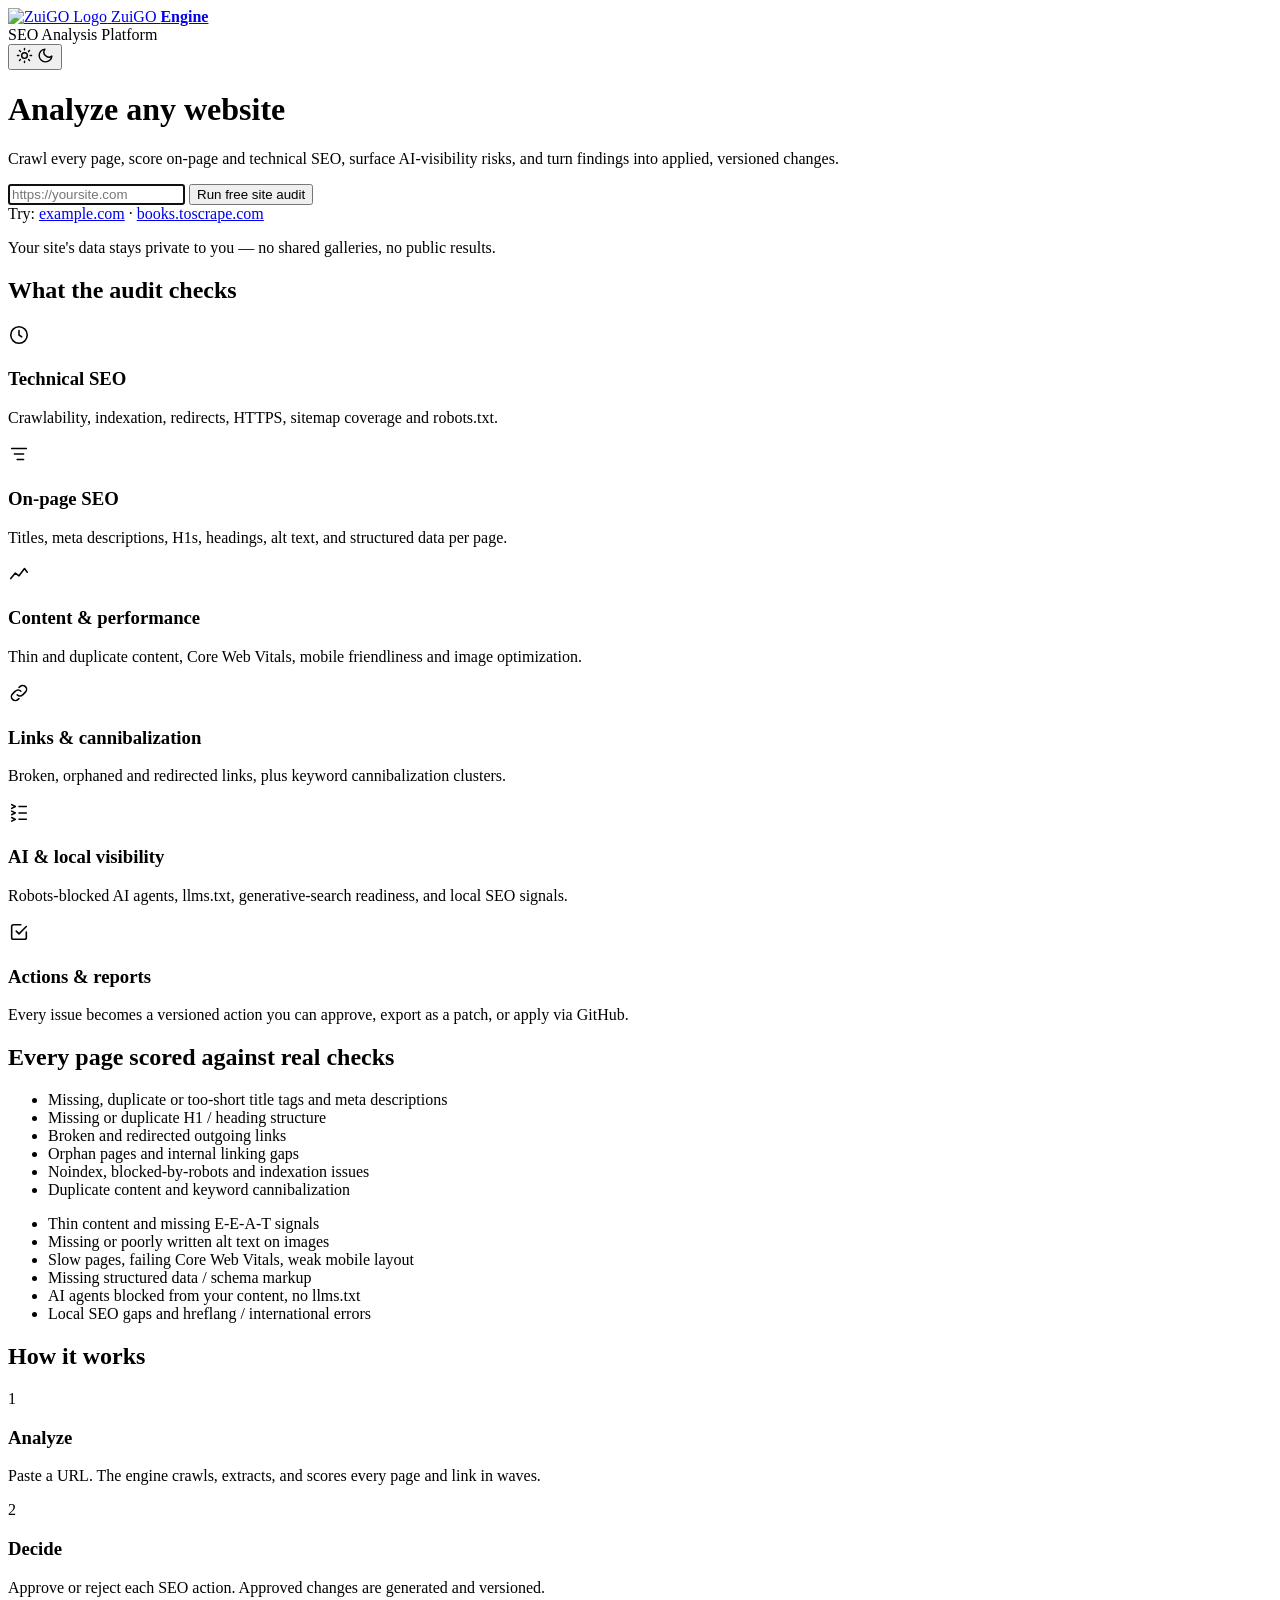
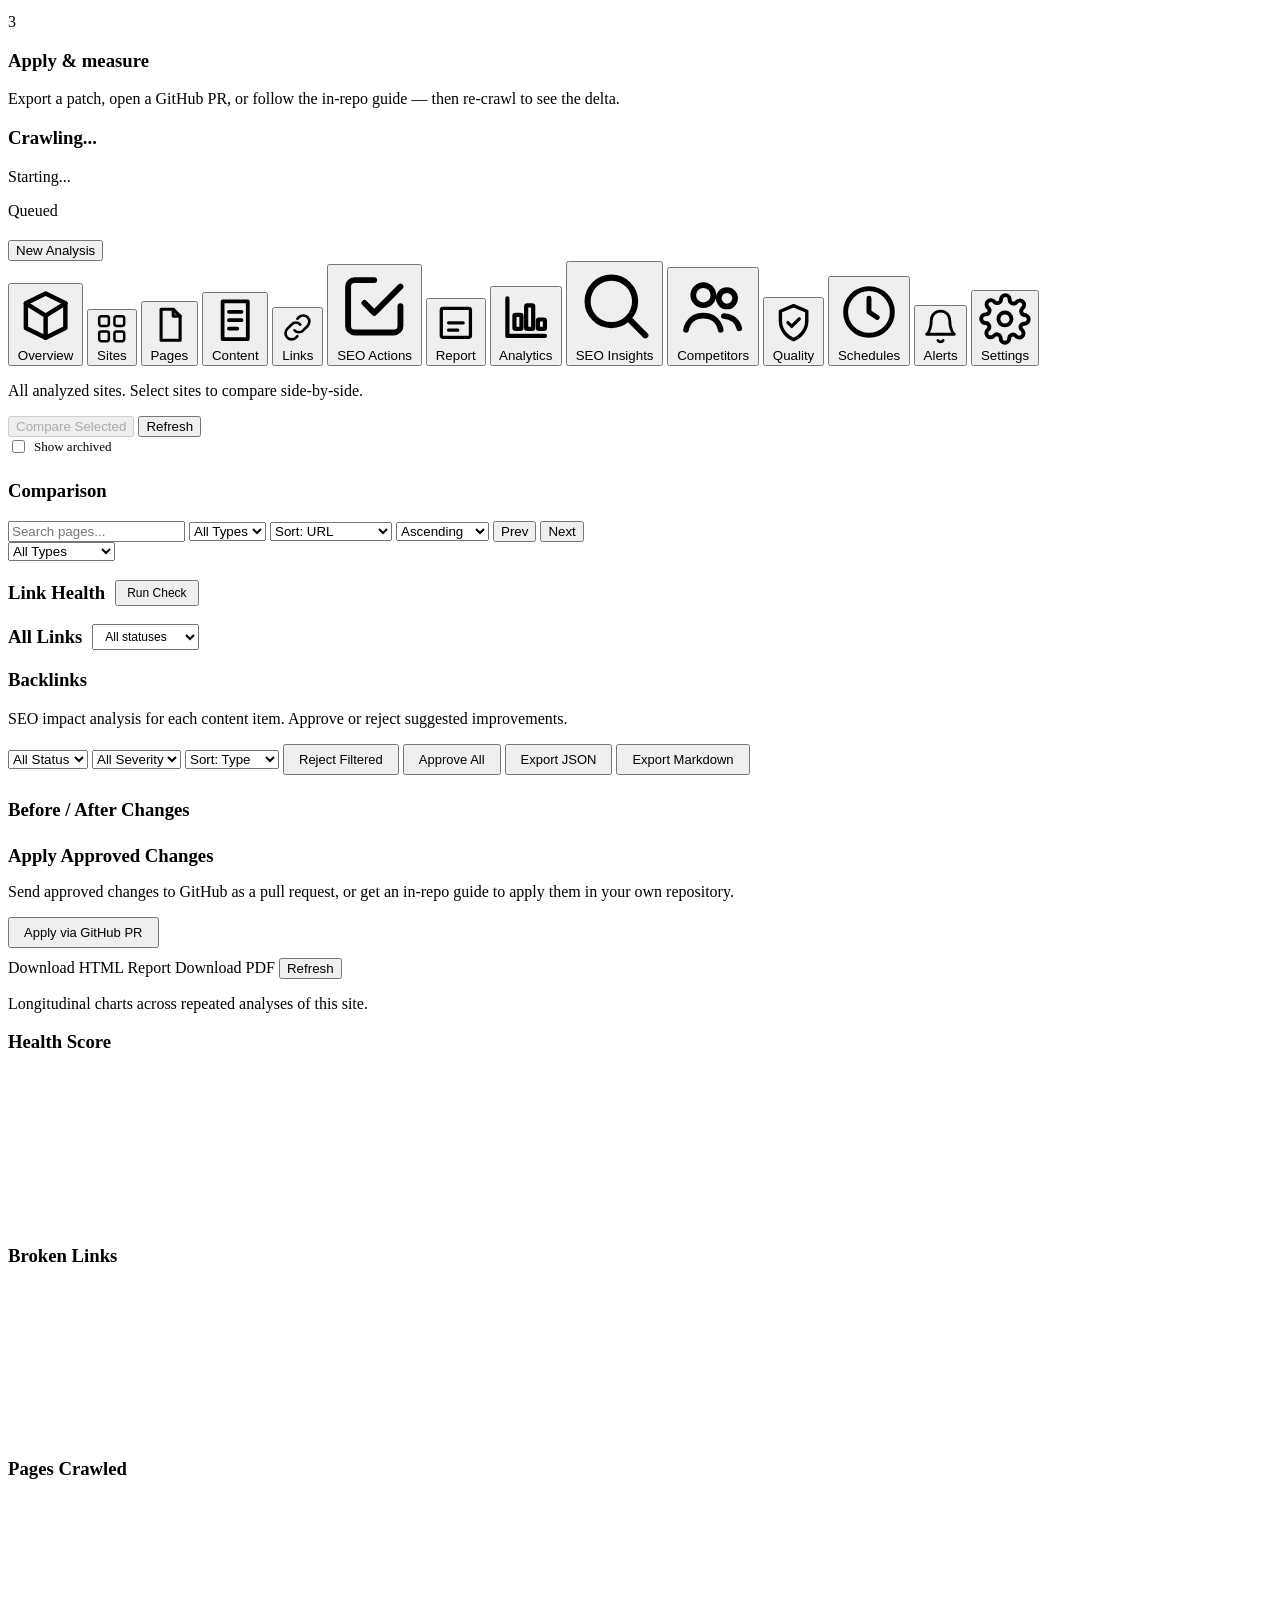
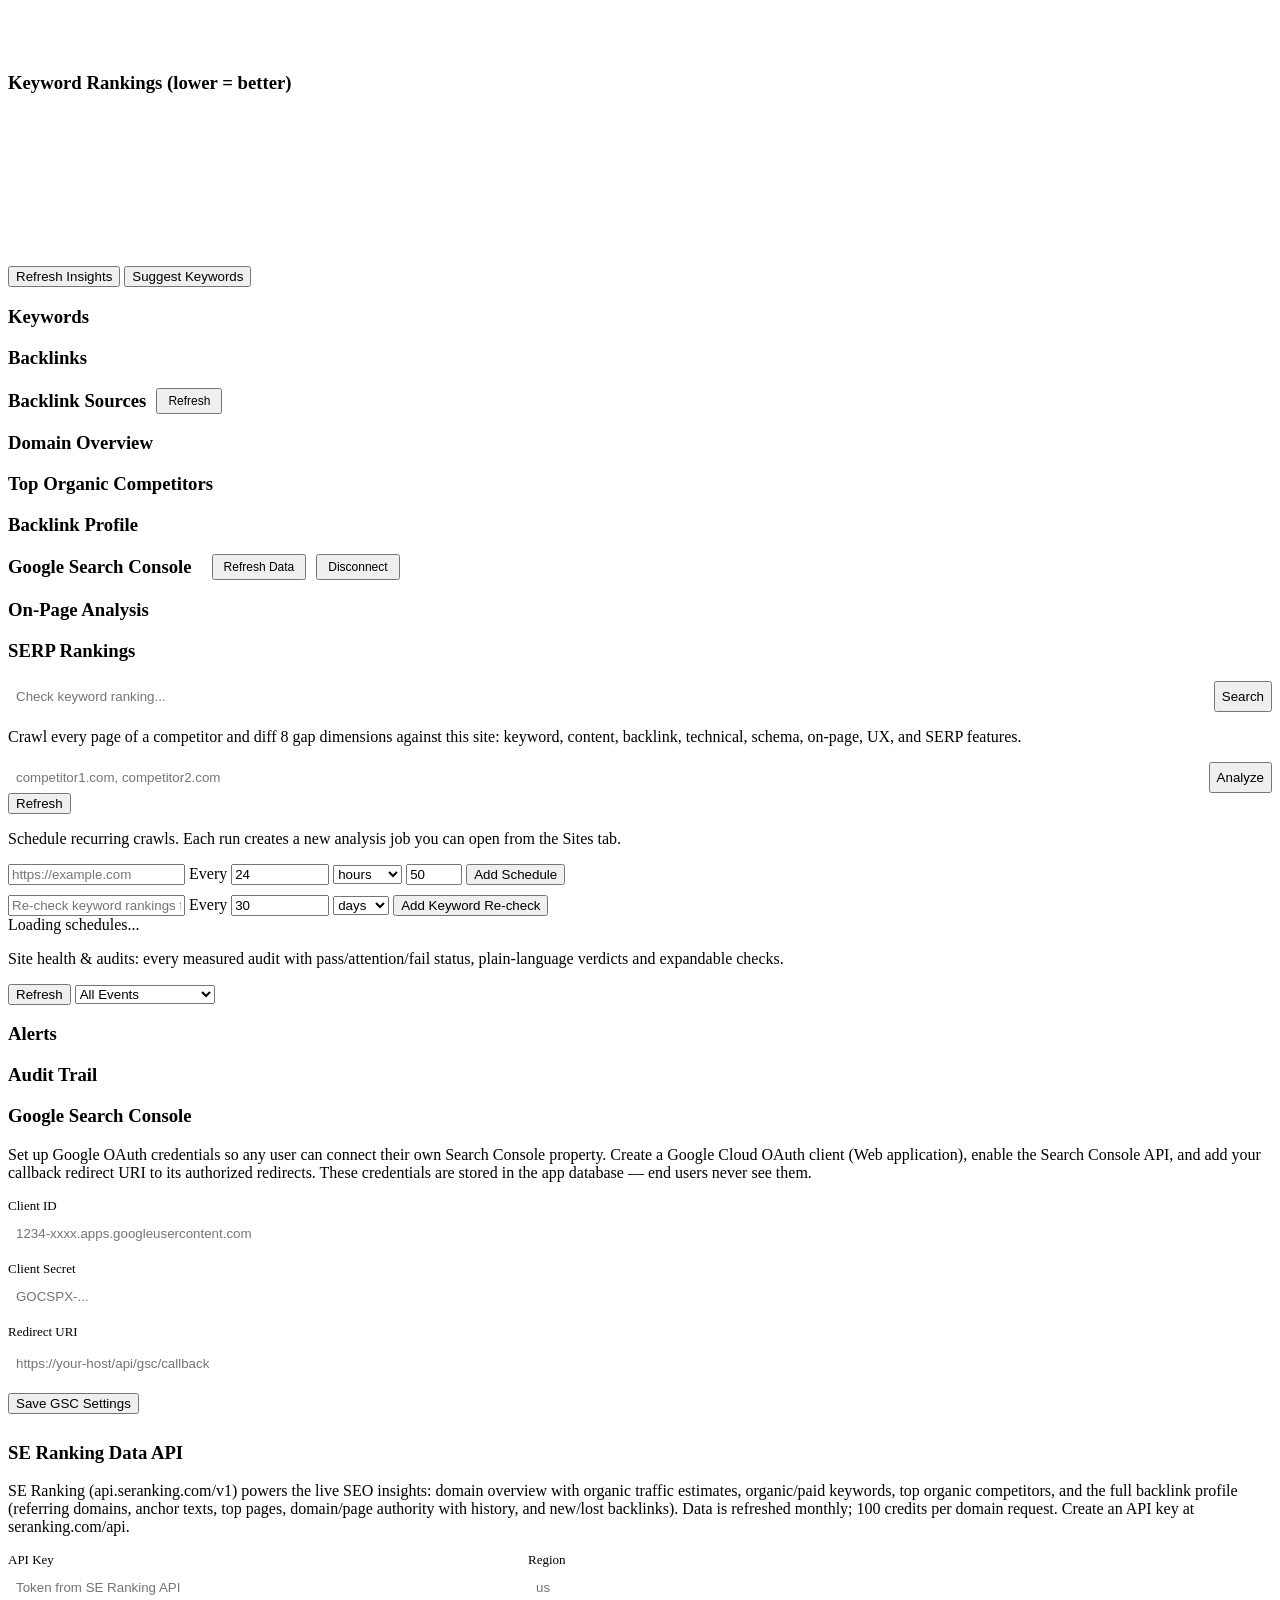
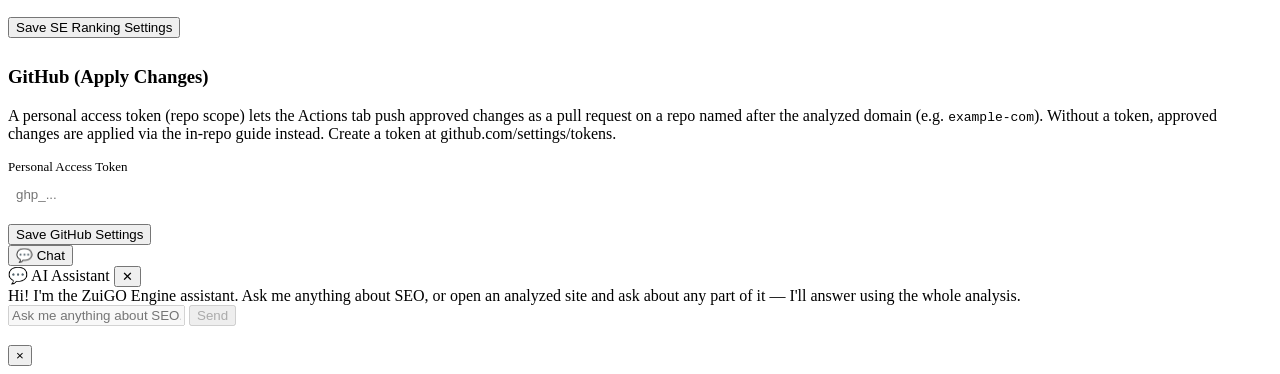
==== frontend/index.html @ 5ee16e2d "remove DataForSEO, make SE Ranking the sole paid insights provider - delete services/dataforseo.py +" ====
<!DOCTYPE html>
<html lang="en">
<head>
<meta charset="UTF-8">
<meta name="viewport" content="width=device-width, initial-scale=1.0">
<title>ZuiGO Engine — SEO Analysis</title>
<meta name="description" content="ZuiGO Engine — crawl, audit, and fix SEO across your whole site.">
<link rel="icon" type="image/png" href="/static/logo.png">
<link rel="stylesheet" href="/static/style.css">
<script>
(function () {
  try {
    var t = localStorage.getItem('zui-theme');
    if (t === 'dark' || (t !== 'light' && matchMedia('(prefers-color-scheme: dark)').matches)) {
      document.documentElement.dataset.theme = 'dark';
    }
  } catch (e) {}
})();
</script>
</head>
<body>
<div id="app">
  <header class="header">
    <a class="brand-lockup" href="/" title="Back to the ZuiGO Engine landing page">
      <img class="brand-mark-img" src="/static/logo.png" width="32" height="32" alt="ZuiGO Logo">
      <span class="brand-lockup-text">ZuiGO <b>Engine</b></span>
    </a>
    <div class="header-sub">SEO Analysis Platform</div>
    <div class="header-spacer"></div>
    <button id="theme-toggle" class="icon-btn" type="button" aria-label="Toggle dark mode">
      <svg class="icon icon-sun" width="17" height="17" viewBox="0 0 24 24" fill="none" stroke="currentColor" stroke-width="2" stroke-linecap="round">
        <circle cx="12" cy="12" r="4"/><path d="M12 2v2m0 16v2M4.9 4.9l1.4 1.4m11.4 11.4 1.4 1.4M2 12h2m16 0h2M4.9 19.1l1.4-1.4m11.4-11.4 1.4-1.4"/>
      </svg>
      <svg class="icon icon-moon" width="17" height="17" viewBox="0 0 24 24" fill="none" stroke="currentColor" stroke-width="2" stroke-linecap="round" stroke-linejoin="round">
        <path d="M21 12.8A9 9 0 1 1 11.2 3a7 7 0 0 0 9.8 9.8z"/>
      </svg>
    </button>
  </header>

  <main class="main">
    <div id="input-section" class="input-section">
      <h1>Analyze any website</h1>
      <p class="subtitle">Crawl every page, score on-page and technical SEO, surface AI-visibility risks, and turn findings into applied, versioned changes.</p>
      <form id="analyze-form" class="url-form">
        <div class="input-group">
          <input type="url" id="url-input" placeholder="https://yoursite.com" required autofocus>
          <button type="submit" id="analyze-btn">Run free site audit</button>
        </div>
        <div class="examples">
          Try: <a href="#" data-url="https://example.com">example.com</a> · <a href="#" data-url="https://books.toscrape.com">books.toscrape.com</a>
        </div>
        <p class="privacy-note">Your site's data stays private to you — no shared galleries, no public results.</p>
      </form>

      <section class="analyze-section">
        <h2 class="section-title-landing">What the audit checks</h2>
        <div class="features-grid">
          <div class="feature-card">
            <svg class="feature-icon" width="22" height="22" viewBox="0 0 24 24" fill="none" stroke="currentColor" stroke-width="1.7" stroke-linecap="round" stroke-linejoin="round"><circle cx="12" cy="12" r="9"/><path d="M12 7v5l3 2"/></svg>
            <h3>Technical SEO</h3>
            <p>Crawlability, indexation, redirects, HTTPS, sitemap coverage and robots.txt.</p>
          </div>
          <div class="feature-card">
            <svg class="feature-icon" width="22" height="22" viewBox="0 0 24 24" fill="none" stroke="currentColor" stroke-width="1.7" stroke-linecap="round" stroke-linejoin="round"><path d="M4 6h16M7 12h10M10 18h7"/></svg>
            <h3>On-page SEO</h3>
            <p>Titles, meta descriptions, H1s, headings, alt text, and structured data per page.</p>
          </div>
          <div class="feature-card">
            <svg class="feature-icon" width="22" height="22" viewBox="0 0 24 24" fill="none" stroke="currentColor" stroke-width="1.7" stroke-linecap="round" stroke-linejoin="round"><path d="M3 17l5-6 4 3 6-8 3 4"/></svg>
            <h3>Content &amp; performance</h3>
            <p>Thin and duplicate content, Core Web Vitals, mobile friendliness and image optimization.</p>
          </div>
          <div class="feature-card">
            <svg class="feature-icon" width="22" height="22" viewBox="0 0 24 24" fill="none" stroke="currentColor" stroke-width="1.7" stroke-linecap="round" stroke-linejoin="round"><path d="M10 14a4 4 0 0 0 6 0l3-3a4 4 0 1 0-6-6l-1 1M14 10a4 4 0 0 0-6 0l-3 3a4 4 0 1 0 6 6l1-1"/></svg>
            <h3>Links &amp; cannibalization</h3>
            <p>Broken, orphaned and redirected links, plus keyword cannibalization clusters.</p>
          </div>
          <div class="feature-card">
            <svg class="feature-icon" width="22" height="22" viewBox="0 0 24 24" fill="none" stroke="currentColor" stroke-width="1.7" stroke-linecap="round" stroke-linejoin="round"><path d="M4 4l4 2 -4 2M12 6h8M4 11l4 2-4 2M12 13h8M4 18l4 2-4 2M12 20h8"/></svg>
            <h3>AI &amp; local visibility</h3>
            <p>Robots-blocked AI agents, llms.txt, generative-search readiness, and local SEO signals.</p>
          </div>
          <div class="feature-card">
            <svg class="feature-icon" width="22" height="22" viewBox="0 0 24 24" fill="none" stroke="currentColor" stroke-width="1.7" stroke-linecap="round" stroke-linejoin="round"><path d="M9 11l3 3 8-8M20 12v6a2 2 0 0 1-2 2H6a2 2 0 0 1-2-2V6a2 2 0 0 1 2-2h8"/></svg>
            <h3>Actions &amp; reports</h3>
            <p>Every issue becomes a versioned action you can approve, export as a patch, or apply via GitHub.</p>
          </div>
        </div>
      </section>

      <section class="analyze-checks">
        <h2 class="section-title-landing">Every page scored against real checks</h2>
        <div class="checks-grid">
          <ul>
            <li>Missing, duplicate or too-short title tags and meta descriptions</li>
            <li>Missing or duplicate H1 / heading structure</li>
            <li>Broken and redirected outgoing links</li>
            <li>Orphan pages and internal linking gaps</li>
            <li>Noindex, blocked-by-robots and indexation issues</li>
            <li>Duplicate content and keyword cannibalization</li>
          </ul>
          <ul>
            <li>Thin content and missing E-E-A-T signals</li>
            <li>Missing or poorly written alt text on images</li>
            <li>Slow pages, failing Core Web Vitals, weak mobile layout</li>
            <li>Missing structured data / schema markup</li>
            <li>AI agents blocked from your content, no llms.txt</li>
            <li>Local SEO gaps and hreflang / international errors</li>
          </ul>
        </div>
      </section>

      <section class="analyze-how">
        <h2 class="section-title-landing">How it works</h2>
        <div class="how-grid">
          <div class="how-step">
            <div class="how-num">1</div>
            <h3>Analyze</h3>
            <p>Paste a URL. The engine crawls, extracts, and scores every page and link in waves.</p>
          </div>
          <div class="how-step" style="animation-delay:.08s">
            <div class="how-num">2</div>
            <h3>Decide</h3>
            <p>Approve or reject each SEO action. Approved changes are generated and versioned.</p>
          </div>
          <div class="how-step" style="animation-delay:.16s">
            <div class="how-num">3</div>
            <h3>Apply &amp; measure</h3>
            <p>Export a patch, open a GitHub PR, or follow the in-repo guide — then re-crawl to see the delta.</p>
          </div>
        </div>
      </section>
    </div>

    <div id="progress-section" class="progress-section hidden">
      <div class="progress-card">
        <h3 id="progress-title">Crawling...</h3>
        <div class="progress-bar-track">
          <div id="progress-bar" class="progress-bar-fill"></div>
        </div>
        <style>
          .bar-track { background:#e5e7eb; border-radius:4px; height:8px; overflow:hidden; }
          .bar-fill { height:100%; border-radius:4px; background:var(--success); }
        </style>
        <p id="progress-message" class="progress-message">Starting...</p>
        <div id="status-badge" class="status-badge status-queued">Queued</div>
      </div>
    </div>

    <div id="results-section" class="results-section hidden">
      <div class="results-header">
        <div>
          <h2 id="results-url"></h2>
          <p id="results-status" class="results-status"></p>
        </div>
        <button id="new-analysis-btn" class="btn-secondary">New Analysis</button>
      </div>

      <nav class="tabs" id="tabs" aria-label="Dashboard sections">
        <button class="tab active" data-tab="overview">
          <svg viewBox="0 0 24 24" fill="none" stroke="currentColor" stroke-width="1.8" stroke-linecap="round" stroke-linejoin="round"><path d="M12 3l8 4v10l-8 4-8-4V7z"/><path d="M12 12l8-5M12 12l-8-5M12 12v9"/></svg>
          <span>Overview</span>
        </button>
        <button class="tab" data-tab="sites">
          <svg viewBox="0 0 24 24" fill="none" stroke="currentColor" stroke-width="1.8" stroke-linecap="round" stroke-linejoin="round"><rect x="3" y="3" width="7" height="7" rx="1.5"/><rect x="14" y="3" width="7" height="7" rx="1.5"/><rect x="3" y="14" width="7" height="7" rx="1.5"/><rect x="14" y="14" width="7" height="7" rx="1.5"/></svg>
          <span>Sites</span>
        </button>
        <button class="tab" data-tab="pages">
          <svg viewBox="0 0 24 24" fill="none" stroke="currentColor" stroke-width="1.8" stroke-linecap="round" stroke-linejoin="round"><path d="M7 3h7l4 4v14H7z"/><path d="M14 3v4h4"/></svg>
          <span>Pages</span>
        </button>
        <button class="tab" data-tab="content">
          <svg viewBox="0 0 24 24" fill="none" stroke="currentColor" stroke-width="1.8" stroke-linecap="round" stroke-linejoin="round"><path d="M6 3h12v18H6z"/><path d="M9 8h6M9 12h6M9 16h4"/></svg>
          <span>Content</span>
        </button>
        <button class="tab" data-tab="links">
          <svg viewBox="0 0 24 24" fill="none" stroke="currentColor" stroke-width="1.8" stroke-linecap="round" stroke-linejoin="round"><path d="M10 14a4 4 0 0 0 6 0l3-3a4 4 0 1 0-6-6l-1 1"/><path d="M14 10a4 4 0 0 0-6 0l-3 3a4 4 0 1 0 6 6l1-1"/></svg>
          <span>Links</span>
        </button>
        <button class="tab" data-tab="actions">
          <svg viewBox="0 0 24 24" fill="none" stroke="currentColor" stroke-width="1.8" stroke-linecap="round" stroke-linejoin="round"><path d="M9 11l3 3 8-8"/><path d="M20 12v6a2 2 0 0 1-2 2H6a2 2 0 0 1-2-2V6a2 2 0 0 1 2-2h6"/></svg>
          <span>SEO Actions</span>
        </button>
        <span class="tab-divider" role="separator"></span>
        <button class="tab" data-tab="report">
          <svg viewBox="0 0 24 24" fill="none" stroke="currentColor" stroke-width="1.8" stroke-linecap="round" stroke-linejoin="round"><path d="M5 4h14a1 1 0 0 1 1 1v14a1 1 0 0 1-1 1H5a1 1 0 0 1-1-1V5a1 1 0 0 1 1-1z"/><path d="M8 12h8M8 16h5"/></svg>
          <span>Report</span>
        </button>
        <button class="tab" data-tab="analytics">
          <svg viewBox="0 0 24 24" fill="none" stroke="currentColor" stroke-width="1.8" stroke-linecap="round" stroke-linejoin="round"><path d="M4 20V4M4 20h16"/><rect x="7" y="11" width="3" height="6" rx="0.5"/><rect x="12" y="7" width="3" height="10" rx="0.5"/><rect x="17" y="13" width="3" height="4" rx="0.5"/></svg>
          <span>Analytics</span>
        </button>
        <button class="tab" data-tab="seo-insights">
          <svg viewBox="0 0 24 24" fill="none" stroke="currentColor" stroke-width="1.8" stroke-linecap="round" stroke-linejoin="round"><circle cx="11" cy="11" r="7"/><path d="M21 21l-4.3-4.3"/></svg>
          <span>SEO Insights</span>
        </button>
        <button class="tab" data-tab="competitors">
          <svg viewBox="0 0 24 24" fill="none" stroke="currentColor" stroke-width="1.8" stroke-linecap="round" stroke-linejoin="round"><circle cx="9" cy="8" r="3.2"/><path d="M3.5 19c.6-3 2.8-4.5 5.5-4.5s4.9 1.5 5.5 4.5"/><circle cx="16.5" cy="9" r="2.6"/><path d="M15.5 14.6c2.4.2 4.3 1.5 4.9 3.9"/></svg>
          <span>Competitors</span>
        </button>
        <button class="tab" data-tab="quality">
          <svg viewBox="0 0 24 24" fill="none" stroke="currentColor" stroke-width="1.8" stroke-linecap="round" stroke-linejoin="round"><path d="M12 3l7 3v5c0 4.5-3 8.5-7 10-4-1.5-7-5.5-7-10V6z"/><path d="M9 12l2 2 4-4"/></svg>
          <span>Quality</span>
        </button>
        <span class="tab-divider" role="separator"></span>
        <button class="tab" data-tab="schedules">
          <svg viewBox="0 0 24 24" fill="none" stroke="currentColor" stroke-width="1.8" stroke-linecap="round" stroke-linejoin="round"><circle cx="12" cy="12" r="8.5"/><path d="M12 7v5l3 2"/></svg>
          <span>Schedules</span>
        </button>
        <button class="tab" data-tab="logs">
          <svg viewBox="0 0 24 24" fill="none" stroke="currentColor" stroke-width="1.8" stroke-linecap="round" stroke-linejoin="round"><path d="M18 8a6 6 0 1 0-12 0c0 7-3 9-3 9h18s-3-2-3-9"/><path d="M10.3 21a2 2 0 0 0 3.4 0"/></svg>
          <span>Alerts</span>
        </button>
        <button class="tab" data-tab="settings">
          <svg viewBox="0 0 24 24" fill="none" stroke="currentColor" stroke-width="1.8" stroke-linecap="round" stroke-linejoin="round"><circle cx="12" cy="12" r="3"/><path d="M19.4 15a1.7 1.7 0 0 0 .3 1.9l.1.1a2 2 0 1 1-2.8 2.8l-.1-.1a1.7 1.7 0 0 0-1.9-.3 1.7 1.7 0 0 0-1 1.5V21a2 2 0 1 1-4 0v-.2a1.7 1.7 0 0 0-1-1.5 1.7 1.7 0 0 0-1.9.3l-.1.1a2 2 0 1 1-2.8-2.8l.1-.1a1.7 1.7 0 0 0 .3-1.9 1.7 1.7 0 0 0-1.5-1H3a2 2 0 1 1 0-4h.2a1.7 1.7 0 0 0 1.5-1 1.7 1.7 0 0 0-.3-1.9l-.1-.1a2 2 0 1 1 2.8-2.8l.1.1a1.7 1.7 0 0 0 1.9.3h.1a1.7 1.7 0 0 0 1-1.5V3a2 2 0 1 1 4 0v.2a1.7 1.7 0 0 0 1 1.5h.1a1.7 1.7 0 0 0 1.9-.3l.1-.1a2 2 0 1 1 2.8 2.8l-.1.1a1.7 1.7 0 0 0-.3 1.9v.1a1.7 1.7 0 0 0 1.5 1H21a2 2 0 1 1 0 4h-.2a1.7 1.7 0 0 0-1.5 1z"/></svg>
          <span>Settings</span>
        </button>
      </nav>

      <div class="tab-content" id="tab-overview">
        <div class="stats-grid" id="overview-stats"><div class="skeleton skeleton-card skeleton-sm"></div><div class="skeleton skeleton-card skeleton-sm"></div><div class="skeleton skeleton-card skeleton-sm"></div><div class="skeleton skeleton-card skeleton-sm"></div></div>
        <div class="content-breakdown" id="content-breakdown"></div>
        <div class="stats-grid" id="overview-flows" style="margin-top:16px;grid-template-columns:repeat(1,1fr)"></div>
        <div id="overview-exec" style="margin-top:16px"></div>
        <div id="overview-health" style="margin-top:16px"></div>
        <div id="overview-tracking" style="margin-top:16px"></div>
        <div id="overview-trends" style="margin-top:16px"></div>
      </div>

      <div class="tab-content hidden" id="tab-sites">
        <p class="section-desc">All analyzed sites. Select sites to compare side-by-side.</p>
        <div class="sites-controls">
          <button id="compare-sites-btn" class="btn-primary" disabled>Compare Selected</button>
          <button id="refresh-sites-btn" class="btn-secondary">Refresh</button>
          <label style="font-size:13px;color:var(--text-secondary);display:flex;align-items:center;gap:6px">
            <input type="checkbox" id="show-archived-toggle"> Show archived
          </label>
          <span id="sites-count" class="count-label"></span>
        </div>
        <div id="sites-grid" class="sites-grid"><div class="skeleton skeleton-card"></div><div class="skeleton skeleton-card"></div><div class="skeleton skeleton-card"></div></div>
        <div id="sites-comparison" class="hidden" style="margin-top:24px">
          <h3>Comparison</h3>
          <div id="comparison-table" class="table-container"></div>
          <div id="comparison-insights" class="insights-grid" style="margin-top:16px"></div>
        </div>
      </div>

      <div class="tab-content hidden" id="tab-pages">
        <div class="table-controls">
          <input type="text" id="pages-search" placeholder="Search pages..." class="search-input">
          <select id="pages-type-filter" class="filter-select"><option value="">All Types</option></select>
          <select id="pages-sort" class="filter-select">
            <option value="url">Sort: URL</option>
            <option value="word_count">Sort: Word count</option>
            <option value="status_code">Sort: Status</option>
            <option value="click_depth">Sort: Click depth</option>
          </select>
          <select id="pages-order" class="filter-select">
            <option value="asc">Ascending</option>
            <option value="desc">Descending</option>
          </select>
          <button id="pages-prev-btn" class="btn-secondary">Prev</button>
          <button id="pages-next-btn" class="btn-secondary">Next</button>
          <span id="pages-count" class="count-label"></span>
        </div>
        <div class="table-container" id="pages-table"><div class="skeleton skeleton-table"></div></div>
      </div>

      <div class="tab-content hidden" id="tab-content">
        <div class="table-controls">
          <select id="content-type-filter" class="filter-select">
            <option value="">All Types</option>
            <option value="image">Images</option>
            <option value="pdf">PDFs</option>
            <option value="video">Videos</option>
            <option value="video_embed">Video embeds</option>
            <option value="doc">Documents</option>
            <option value="xlsx">Spreadsheets</option>
            <option value="presentation">Presentations</option>
            <option value="audio">Audio</option>
          </select>
          <span id="content-count" class="count-label"></span>
        </div>
        <div class="table-container" id="content-table"><div class="skeleton skeleton-table"></div></div>
      </div>

      <div class="tab-content hidden" id="tab-links">
        <div class="stats-grid" id="links-stats"></div>
        <h3 style="display:flex;align-items:center;gap:10px">Link Health
          <button id="check-links-btn" class="btn-secondary" style="font-size:12px;padding:4px 10px">Run Check</button>
        </h3>
        <div id="link-health-summary" class="insights-card"></div>
        <div id="link-health-issues" class="insights-card"></div>
        <h3 style="display:flex;align-items:center;gap:10px">All Links
          <select id="all-links-filter" class="filter-select" style="font-size:12px;padding:4px 8px">
            <option value="">All statuses</option>
            <option value="ok">OK</option>
            <option value="broken">Broken</option>
            <option value="redirect">Redirect</option>
            <option value="blocked">Blocked</option>
            <option value="unreachable">Unreachable</option>
          </select>
        </h3>
        <div id="all-links-card" class="insights-card"></div>
        <h3>Backlinks</h3>
        <div id="backlinks-list"></div>
      </div>

      <div class="tab-content hidden" id="tab-actions">
        <p class="section-desc">SEO impact analysis for each content item. Approve or reject suggested improvements.</p>
        <div class="table-controls">
          <select id="action-status-filter" class="filter-select">
            <option value="">All Status</option>
            <option value="pending">Pending</option>
            <option value="approved">Approved</option>
            <option value="rejected">Rejected</option>
          </select>
          <select id="action-severity-filter" class="filter-select">
            <option value="">All Severity</option>
            <option value="high">High</option>
            <option value="medium">Medium</option>
            <option value="low">Low</option>
          </select>
          <select id="action-sort-filter" class="filter-select">
            <option value="">Sort: Type</option>
            <option value="impact">Sort: Impact</option>
          </select>
          <button id="reject-filtered-btn" class="btn-reject" style="padding:6px 14px;font-size:13px">Reject Filtered</button>
          <button id="approve-all-btn" class="btn-approve" style="padding:6px 14px;font-size:13px">Approve All</button>
          <button id="patch-json-btn" class="btn-secondary" style="padding:6px 14px;font-size:13px">Export JSON</button>
          <button id="patch-md-btn" class="btn-secondary" style="padding:6px 14px;font-size:13px">Export Markdown</button>
          <span id="actions-count" class="count-label"></span>
        </div>
        <div id="actions-list"><div class="skeleton skeleton-card"></div><div class="skeleton skeleton-card"></div></div>
        <h3 style="margin:24px 0 10px">Before / After Changes</h3>
        <div id="versions-list"></div>
        <h3 style="margin:24px 0 10px">Apply Approved Changes</h3>
        <p class="section-desc">Send approved changes to GitHub as a pull request, or get an in-repo guide to apply them in your own repository.</p>
        <div class="table-controls" style="margin-bottom:10px">
          <button id="apply-changes-btn" class="btn-primary" style="padding:6px 14px;font-size:13px">Apply via GitHub PR</button>
          <span id="apply-changes-status" class="count-label"></span>
        </div>
        <div id="apply-guide-card" class="insights-card" style="display:none"></div>
      </div>

      <div class="tab-content hidden" id="tab-report">
        <div class="report-actions">
          <a id="report-download-link" class="btn-primary" target="_blank">Download HTML Report</a>
          <a id="report-pdf-link" class="btn-secondary" target="_blank">Download PDF</a>
          <button id="refresh-report-btn" class="btn-secondary">Refresh</button>
        </div>
        <div id="report-preview" class="report-preview"><div class="skeleton skeleton-report"></div></div>
      </div>

      <div class="tab-content hidden" id="tab-analytics">
        <p class="section-desc">Longitudinal charts across repeated analyses of this site.</p>
        <div class="chart-card"><h3>Health Score</h3><div class="chart-box"><canvas id="chart-health"></canvas></div></div>
        <div class="chart-card"><h3>Broken Links</h3><div class="chart-box"><canvas id="chart-broken"></canvas></div></div>
        <div class="chart-card"><h3>Pages Crawled</h3><div class="chart-box"><canvas id="chart-pages"></canvas></div></div>
        <div class="chart-card"><h3>Keyword Rankings <span class="count-label">(lower = better)</span></h3><div class="chart-box"><canvas id="chart-keywords"></canvas></div></div>
      </div>

      <div class="tab-content hidden" id="tab-seo-insights">
        <div class="insights-controls">
          <button id="refresh-insights-btn" class="btn-secondary">Refresh Insights</button>
          <button id="suggest-keywords-btn" class="btn-secondary">Suggest Keywords</button>
          <span id="insights-last-checked" class="count-label" style="align-self:center"></span>
        </div>
        <div id="insights-error" class="insights-error hidden"></div>
        <div id="insights-keywords" class="insights-section">
          <h3>Keywords</h3>
          <div id="keywords-list" class="insights-grid"></div>
        </div>
        <div id="insights-backlinks" class="insights-section">
          <h3>Backlinks</h3>
          <div id="backlinks-summary" class="insights-card"></div>
        </div>
        <div id="insights-backlink-sources" class="insights-section">
          <h3 style="display:flex;align-items:center;gap:10px">Backlink Sources
            <button id="refresh-backlinks-btn" class="btn-secondary" style="font-size:12px;padding:4px 10px">Refresh</button>
          </h3>
          <div id="backlink-sources-list" class="insights-card"></div>
        </div>
        <div id="insights-overview" class="insights-section">
          <h3>Domain Overview</h3>
          <div id="domain-overview" class="insights-card"></div>
          <div id="overview-history" class="insights-card" style="margin-top:10px"></div>
        </div>
        <div id="insights-competitors" class="insights-section">
          <h3>Top Organic Competitors</h3>
          <div id="competitors-list" class="insights-grid"></div>
        </div>
        <div id="insights-backlink-profile" class="insights-section">
          <h3>Backlink Profile</h3>
          <div id="backlink-authority" class="insights-card"></div>
          <div id="backlink-refdomains" class="insights-card" style="margin-top:10px"></div>
          <div id="backlink-anchors" class="insights-card" style="margin-top:10px"></div>
          <div id="backlink-top-pages" class="insights-card" style="margin-top:10px"></div>
          <div id="authority-history" class="insights-card" style="margin-top:10px"></div>
          <div id="backlink-new-lost" class="insights-card" style="margin-top:10px"></div>
          <div id="backlink-new-lost-counts" class="insights-card" style="margin-top:10px"></div>
        </div>
        <div id="insights-gsc" class="insights-section">
          <h3 style="display:flex;align-items:center;gap:10px">Google Search Console
            <span id="gsc-status-badge"></span>
            <button id="gsc-refresh-btn" class="btn-secondary hidden" style="font-size:12px;padding:4px 10px">Refresh Data</button>
            <button id="gsc-disconnect-btn" class="btn-secondary hidden" style="font-size:12px;padding:4px 10px">Disconnect</button>
          </h3>
          <div id="gsc-connect" class="insights-card"></div>
          <div id="gsc-data" class="insights-card" style="margin-top:10px"></div>
        </div>
        <div id="insights-onpage" class="insights-section">
          <h3>On-Page Analysis</h3>
          <div id="onpage-summary" class="insights-card"></div>
        </div>
        <div id="insights-serp" class="insights-section">
          <h3>SERP Rankings</h3>
          <div id="serp-rankings" class="insights-card"></div>
          <div class="serp-search-form" style="margin-top:12px;display:flex;gap:8px">
            <input type="text" id="serp-keyword-input" placeholder="Check keyword ranking..." style="flex:1;padding:8px;border-radius:6px;border:1px solid var(--border);background:var(--bg-secondary);color:var(--text)">
            <button id="serp-search-btn" class="btn-secondary">Search</button>
          </div>
        </div>
      </div>
      <div class="tab-content hidden" id="tab-competitors">
        <p class="section-desc">Crawl every page of a competitor and diff 8 gap dimensions against this site: keyword, content, backlink, technical, schema, on-page, UX, and SERP features.</p>
        <div class="insights-controls">
          <form id="competitor-form" class="serp-search-form" style="display:flex;gap:8px;flex:1">
            <input type="text" id="competitor-input" placeholder="competitor1.com, competitor2.com" style="flex:1;padding:8px;border-radius:6px;border:1px solid var(--border);background:var(--bg-secondary);color:var(--text)">
            <button type="submit" id="competitor-gap-btn" class="btn-secondary">Analyze</button>
          </form>
          <button id="competitor-refresh-btn" class="btn-secondary">Refresh</button>
        </div>
        <div id="competitor-gap-results" style="margin-top:12px"></div>
      </div>
      <div class="tab-content hidden" id="tab-schedules">
        <p class="section-desc">Schedule recurring crawls. Each run creates a new analysis job you can open from the Sites tab.</p>
        <form id="schedule-form" class="schedule-form">
          <input type="url" id="schedule-url" placeholder="https://example.com" required>
          <label class="schedule-interval-label" for="schedule-interval">Every</label>
          <input type="number" id="schedule-interval" min="1" step="1" value="24" style="width:90px" required>
          <select id="schedule-unit" class="filter-select" style="width:auto">
            <option value="hours" selected>hours</option>
            <option value="minutes">minutes</option>
            <option value="days">days</option>
          </select>
          <input type="number" id="schedule-max-pages" placeholder="Max pages" min="1" max="200" value="50">
          <button type="submit" class="btn-primary">Add Schedule</button>
        </form>
        <form id="keyword-schedule-form" class="schedule-form" style="margin-top:10px">
          <input type="url" id="keyword-schedule-url" placeholder="Re-check keyword rankings for https://example.com" required>
          <label class="schedule-interval-label" for="keyword-schedule-interval">Every</label>
          <input type="number" id="keyword-schedule-interval" min="1" step="1" value="30" style="width:90px" required>
          <select id="keyword-schedule-unit" class="filter-select" style="width:auto">
            <option value="days" selected>days</option>
            <option value="hours">hours</option>
          </select>
          <button type="submit" class="btn-secondary">Add Keyword Re-check</button>
        </form>
        <div id="schedules-list" class="schedules-list">
          <div class="insights-card">Loading schedules...</div>
        </div>
      </div>

      <div class="tab-content hidden" id="tab-quality">
        <p class="section-desc">Site health & audits: every measured audit with pass/attention/fail status, plain-language verdicts and expandable checks.</p>
        <div id="quality-health-card" class="insights-card" style="margin-bottom:14px"></div>
        <div id="quality-content"></div>
        <div id="quality-spend"></div>
      </div>
      <div class="tab-content hidden" id="tab-logs">
        <div class="logs-controls">
          <button id="refresh-logs-btn" class="btn-secondary">Refresh</button>
          <select id="audit-event-filter" class="filter-select">
            <option value="">All Events</option>
            <option value="analysis_started">Analysis Started</option>
            <option value="analysis_completed">Analysis Completed</option>
            <option value="analysis_failed">Analysis Failed</option>
            <option value="action_approved">Action Approved</option>
            <option value="action_rejected">Action Rejected</option>
          </select>
        </div>

        <div class="logs-section">
          <h3>Alerts</h3>
          <div id="alerts-list" class="insights-grid"></div>
        </div>

        <div class="logs-section">
          <h3>Audit Trail</h3>
          <div id="audit-list" class="table-container"></div>
        </div>
      </div>

      <div class="tab-content hidden" id="tab-settings">
        <div class="logs-section">
          <h3>Google Search Console</h3>
          <p class="section-desc">Set up Google OAuth credentials so any user can connect their own Search Console property. Create a Google Cloud OAuth client (Web application), enable the Search Console API, and add your callback redirect URI to its authorized redirects. These credentials are stored in the app database — end users never see them.</p>
          <div class="insights-card" style="max-width:640px">
            <div style="display:grid;gap:12px;grid-template-columns:1fr">
              <label style="font-size:13px;color:var(--text-secondary);display:flex;flex-direction:column;gap:4px">
                Client ID
                <input type="text" id="gsc-client-id" class="settings-input" placeholder="1234-xxxx.apps.googleusercontent.com" style="padding:8px;border-radius:6px;border:1px solid var(--border);background:var(--bg-secondary);color:var(--text)">
              </label>
              <label style="font-size:13px;color:var(--text-secondary);display:flex;flex-direction:column;gap:4px">
                Client Secret
                <input type="password" id="gsc-client-secret" class="settings-input" placeholder="GOCSPX-..." style="padding:8px;border-radius:6px;border:1px solid var(--border);background:var(--bg-secondary);color:var(--text)">
              </label>
              <label style="font-size:13px;color:var(--text-secondary);display:flex;flex-direction:column;gap:4px">
                Redirect URI <span id="gsc-redirect-current" style="font-size:12px;opacity:.8"></span>
                <input type="text" id="gsc-redirect-uri" class="settings-input" placeholder="https://your-host/api/gsc/callback" style="padding:8px;border-radius:6px;border:1px solid var(--border);background:var(--bg-secondary);color:var(--text)">
              </label>
            </div>
            <div style="margin-top:14px;display:flex;align-items:center;gap:12px">
              <button id="gsc-settings-save" class="btn-primary">Save GSC Settings</button>
              <span id="gsc-settings-status" class="count-label"></span>
            </div>
            <div id="gsc-settings-hint" class="service-error" style="margin-top:14px;display:none"></div>
          </div>
        </div>

        <div class="logs-section" style="margin-top:28px">
          <h3>SE Ranking Data API</h3>
          <p class="section-desc">SE Ranking (api.seranking.com/v1) powers the live SEO insights: domain overview with organic traffic estimates, organic/paid keywords, top organic competitors, and the full backlink profile (referring domains, anchor texts, top pages, domain/page authority with history, and new/lost backlinks). Data is refreshed monthly; 100 credits per domain request. Create an API key at seranking.com/api.</p>
          <div class="insights-card" style="max-width:640px">
            <div style="display:grid;gap:12px;grid-template-columns:1fr 120px">
              <label style="font-size:13px;color:var(--text-secondary);display:flex;flex-direction:column;gap:4px">
                API Key
                <input type="password" id="se-ranking-api-key" class="settings-input" placeholder="Token from SE Ranking API" style="padding:8px;border-radius:6px;border:1px solid var(--border);background:var(--bg-secondary);color:var(--text)">
              </label>
              <label style="font-size:13px;color:var(--text-secondary);display:flex;flex-direction:column;gap:4px">
                Region
                <input type="text" id="se-ranking-region" class="settings-input" placeholder="us" style="padding:8px;border-radius:6px;border:1px solid var(--border);background:var(--bg-secondary);color:var(--text)">
              </label>
            </div>
            <div style="margin-top:14px;display:flex;align-items:center;gap:12px">
              <button id="se-ranking-settings-save" class="btn-primary">Save SE Ranking Settings</button>
              <span id="se-ranking-settings-status" class="count-label"></span>
            </div>
            <div id="se-ranking-settings-hint" class="service-error" style="margin-top:14px;display:none"></div>
          </div>
        </div>

        <div class="logs-section" style="margin-top:28px">
          <h3>GitHub (Apply Changes)</h3>
          <p class="section-desc">A personal access token (repo scope) lets the Actions tab push approved changes as a pull request on a repo named after the analyzed domain (e.g. <code>example-com</code>). Without a token, approved changes are applied via the in-repo guide instead. Create a token at github.com/settings/tokens.</p>
          <div class="insights-card" style="max-width:640px">
            <div style="display:grid;gap:12px;grid-template-columns:1fr">
              <label style="font-size:13px;color:var(--text-secondary);display:flex;flex-direction:column;gap:4px">
                Personal Access Token
                <input type="password" id="github-token" class="settings-input" placeholder="ghp_..." style="padding:8px;border-radius:6px;border:1px solid var(--border);background:var(--bg-secondary);color:var(--text)">
              </label>
            </div>
            <div style="margin-top:14px;display:flex;align-items:center;gap:12px">
              <button id="github-settings-save" class="btn-primary">Save GitHub Settings</button>
              <span id="github-settings-status" class="count-label"></span>
            </div>
            <div id="github-settings-hint" class="service-error" style="margin-top:14px;display:none"></div>
          </div>
        </div>
      </div>
    </div>
  </main>
</div>

<div id="chat-widget" class="chat-widget">
  <button id="chat-toggle" class="chat-toggle">💬 Chat</button>
  <div id="chat-panel" class="chat-panel hidden">
    <div class="chat-panel-header">
      <span class="chat-panel-title">💬 AI Assistant</span>
      <span id="chat-context-hint" class="chat-context-hint"></span>
      <button id="chat-close" class="chat-close" title="Close">✕</button>
    </div>
    <div class="chat-box" id="chat-box">
      <div class="chat-messages" id="chat-messages">
        <div class="chat-message bot">Hi! I'm the ZuiGO Engine assistant. Ask me anything about SEO, or open an analyzed site and ask about any part of it — I'll answer using the whole analysis.</div>
      </div>
      <form id="chat-form" class="chat-input-group">
        <input type="text" id="chat-input" placeholder="Ask me anything about SEO..." disabled>
        <button type="submit" id="chat-send" disabled>Send</button>
      </form>
    </div>
  </div>
</div>

<div id="modal-overlay" class="modal-overlay hidden">
  <div class="modal" id="modal">
    <div class="modal-header">
      <h3 id="modal-title"></h3>
      <button class="modal-close" onclick="closeModal()">&times;</button>
    </div>
    <div class="modal-body" id="modal-body"></div>
  </div>
</div>

<div id="toast" class="toast hidden"></div>

<script src="https://cdn.jsdelivr.net/npm/chart.js@4.4.7/dist/chart.umd.min.js"></script>
<script src="/static/app.js"></script>
</body>
</html>
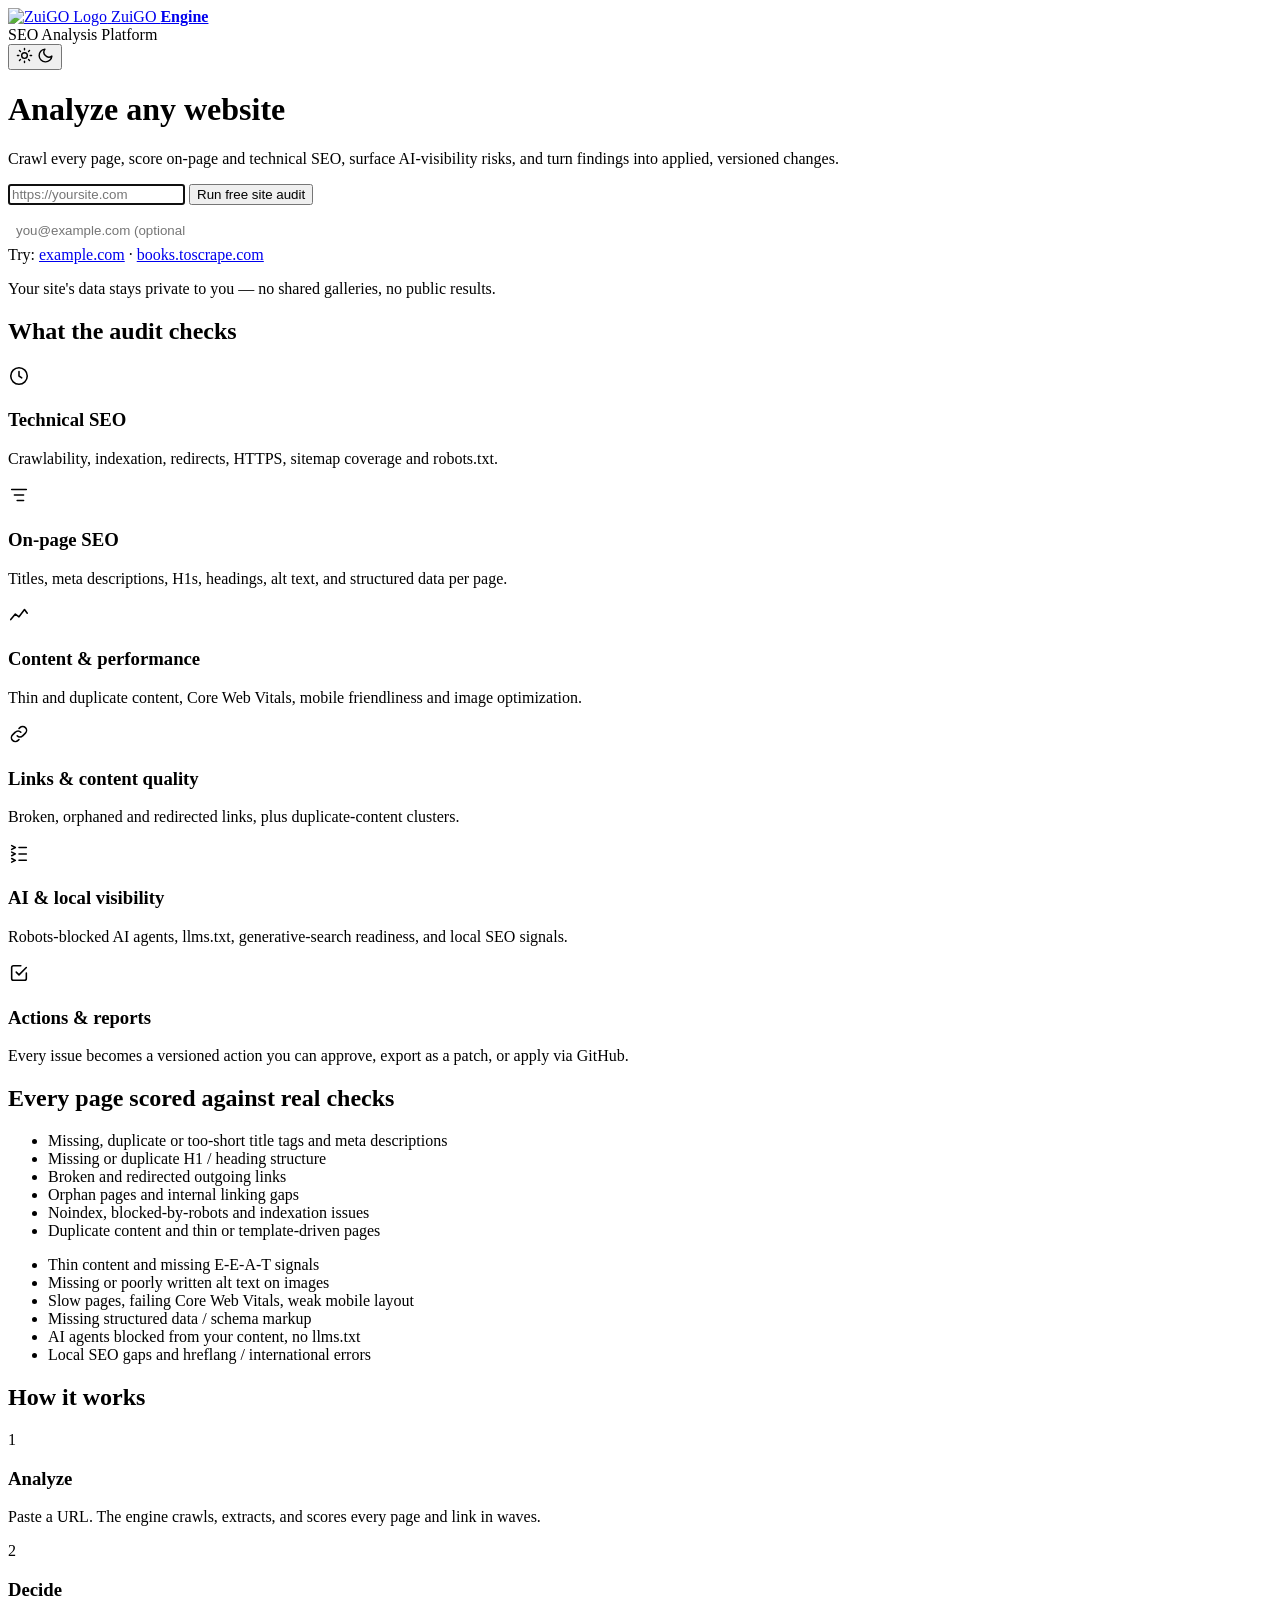
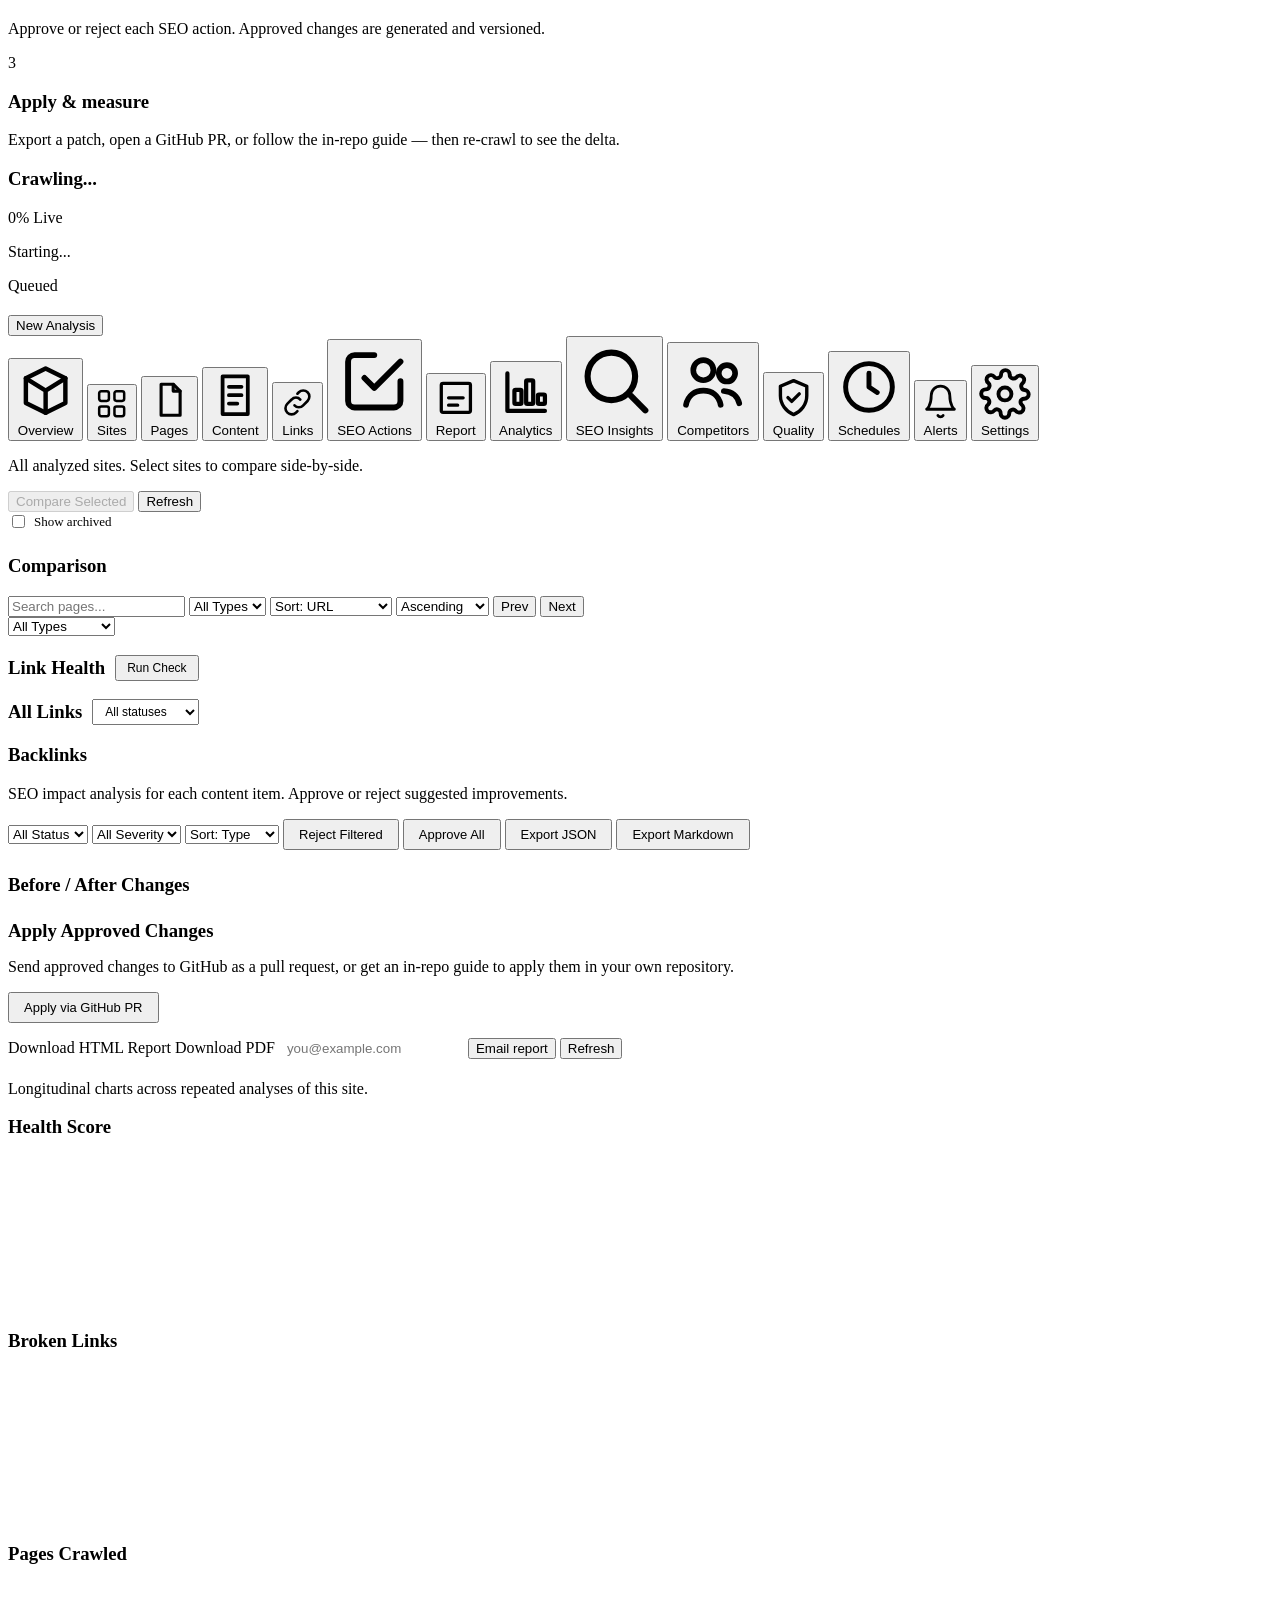
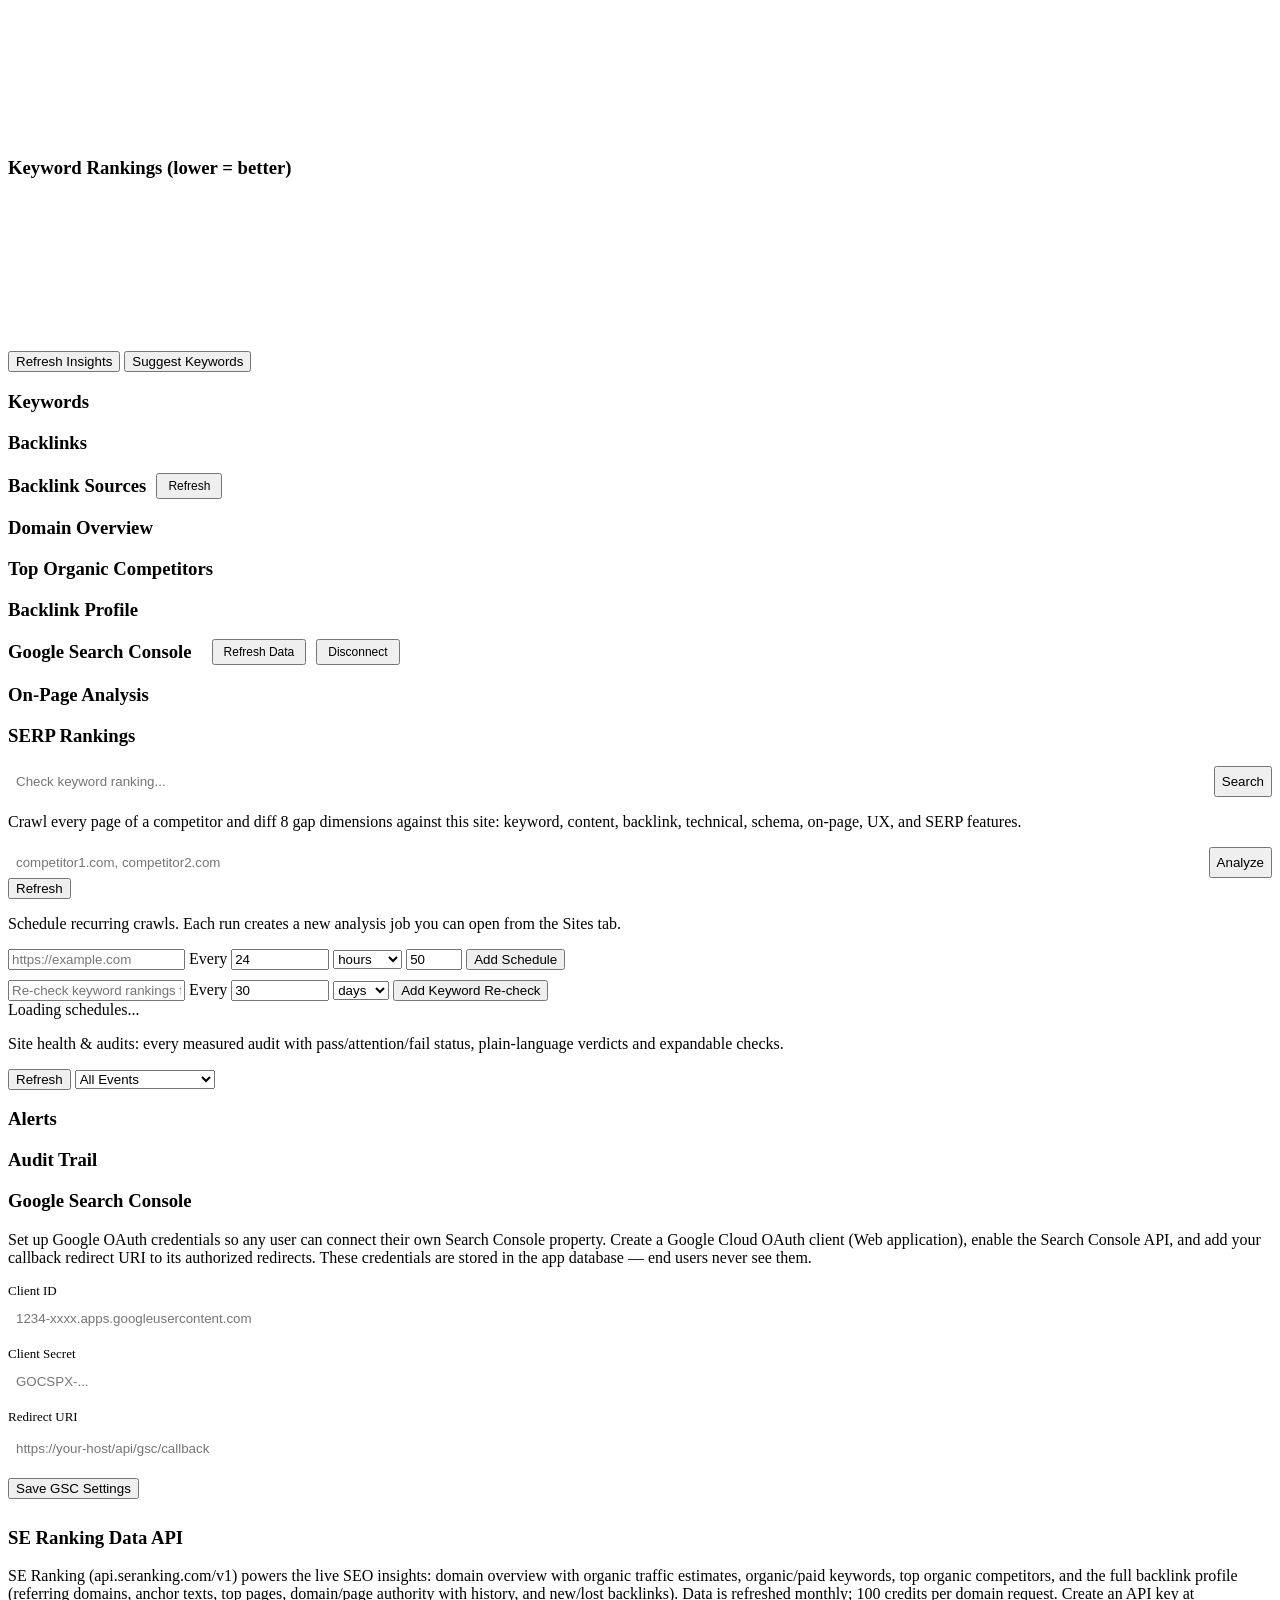
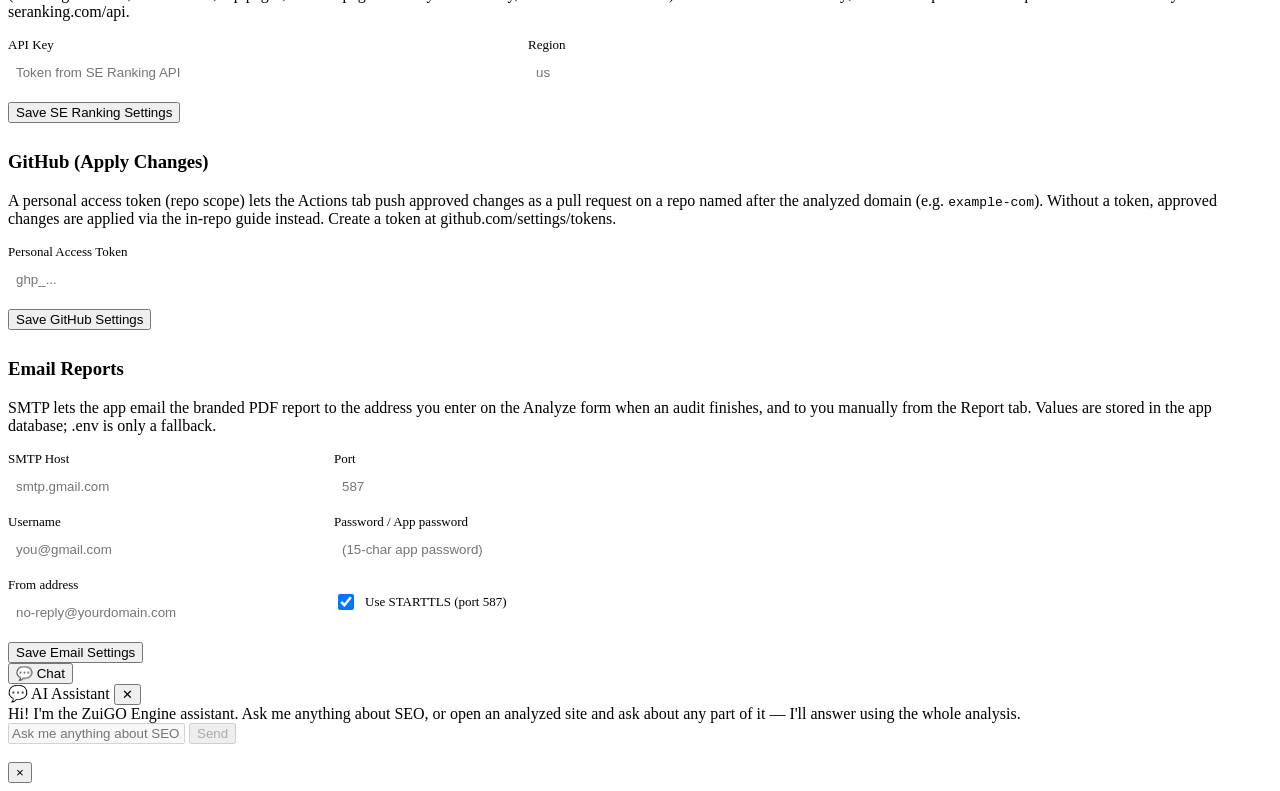
==== commit 412d33d8: "exact content counts, SEO evidence gates, remove cannibalization, faster crawls, SEOmator UI, analyt" ====
--- a/frontend/index.html
+++ b/frontend/index.html
@@ -46,6 +46,9 @@
           <input type="url" id="url-input" placeholder="https://yoursite.com" required autofocus>
           <button type="submit" id="analyze-btn">Run free site audit</button>
         </div>
+        <div class="input-group" style="margin-top:10px">
+          <input type="email" id="email-input" placeholder="you@example.com (optional — get the PDF report by email)" style="padding:8px;border-radius:6px;border:1px solid var(--border);background:var(--bg-secondary);color:var(--text);flex:1">
+        </div>
         <div class="examples">
           Try: <a href="#" data-url="https://example.com">example.com</a> · <a href="#" data-url="https://books.toscrape.com">books.toscrape.com</a>
         </div>
@@ -72,8 +75,8 @@
           </div>
           <div class="feature-card">
             <svg class="feature-icon" width="22" height="22" viewBox="0 0 24 24" fill="none" stroke="currentColor" stroke-width="1.7" stroke-linecap="round" stroke-linejoin="round"><path d="M10 14a4 4 0 0 0 6 0l3-3a4 4 0 1 0-6-6l-1 1M14 10a4 4 0 0 0-6 0l-3 3a4 4 0 1 0 6 6l1-1"/></svg>
-            <h3>Links &amp; cannibalization</h3>
-            <p>Broken, orphaned and redirected links, plus keyword cannibalization clusters.</p>
+            <h3>Links &amp; content quality</h3>
+            <p>Broken, orphaned and redirected links, plus duplicate-content clusters.</p>
           </div>
           <div class="feature-card">
             <svg class="feature-icon" width="22" height="22" viewBox="0 0 24 24" fill="none" stroke="currentColor" stroke-width="1.7" stroke-linecap="round" stroke-linejoin="round"><path d="M4 4l4 2 -4 2M12 6h8M4 11l4 2-4 2M12 13h8M4 18l4 2-4 2M12 20h8"/></svg>
@@ -97,7 +100,7 @@
             <li>Broken and redirected outgoing links</li>
             <li>Orphan pages and internal linking gaps</li>
             <li>Noindex, blocked-by-robots and indexation issues</li>
-            <li>Duplicate content and keyword cannibalization</li>
+            <li>Duplicate content and thin or template-driven pages</li>
           </ul>
           <ul>
             <li>Thin content and missing E-E-A-T signals</li>
@@ -138,11 +141,12 @@
         <div class="progress-bar-track">
           <div id="progress-bar" class="progress-bar-fill"></div>
         </div>
-        <style>
-          .bar-track { background:#e5e7eb; border-radius:4px; height:8px; overflow:hidden; }
-          .bar-fill { height:100%; border-radius:4px; background:var(--success); }
-        </style>
+        <div class="progress-meta">
+          <span id="progress-percent" class="progress-percent">0%</span>
+          <span id="progress-live" class="progress-live"><span class="live-dot"></span> Live</span>
+        </div>
         <p id="progress-message" class="progress-message">Starting...</p>
+        <p id="progress-pages" class="progress-message" style="opacity:.75;margin-top:6px;font-size:13px"></p>
         <div id="status-badge" class="status-badge status-queued">Queued</div>
       </div>
     </div>
@@ -347,6 +351,8 @@
         <div class="report-actions">
           <a id="report-download-link" class="btn-primary" target="_blank">Download HTML Report</a>
           <a id="report-pdf-link" class="btn-secondary" target="_blank">Download PDF</a>
+          <input type="email" id="report-email-input" placeholder="you@example.com" style="padding:8px;border-radius:6px;border:1px solid var(--border);background:var(--bg-secondary);color:var(--text);max-width:220px">
+          <button id="report-email-btn" class="btn-secondary">Email report</button>
           <button id="refresh-report-btn" class="btn-secondary">Refresh</button>
         </div>
         <div id="report-preview" class="report-preview"><div class="skeleton skeleton-report"></div></div>
@@ -556,6 +562,43 @@
               <span id="github-settings-status" class="count-label"></span>
             </div>
             <div id="github-settings-hint" class="service-error" style="margin-top:14px;display:none"></div>
+          </div>
+        </div>
+
+        <div class="logs-section" style="margin-top:28px">
+          <h3>Email Reports</h3>
+          <p class="section-desc">SMTP lets the app email the branded PDF report to the address you enter on the Analyze form when an audit finishes, and to you manually from the Report tab. Values are stored in the app database; .env is only a fallback.</p>
+          <div class="insights-card" style="max-width:640px">
+            <div style="display:grid;gap:12px;grid-template-columns:1fr 1fr">
+              <label style="font-size:13px;color:var(--text-secondary);display:flex;flex-direction:column;gap:4px">
+                SMTP Host
+                <input type="text" id="smtp-host" class="settings-input" placeholder="smtp.gmail.com" style="padding:8px;border-radius:6px;border:1px solid var(--border);background:var(--bg-secondary);color:var(--text)">
+              </label>
+              <label style="font-size:13px;color:var(--text-secondary);display:flex;flex-direction:column;gap:4px">
+                Port
+                <input type="number" id="smtp-port" class="settings-input" placeholder="587" style="padding:8px;border-radius:6px;border:1px solid var(--border);background:var(--bg-secondary);color:var(--text)">
+              </label>
+              <label style="font-size:13px;color:var(--text-secondary);display:flex;flex-direction:column;gap:4px">
+                Username
+                <input type="text" id="smtp-user" class="settings-input" placeholder="you@gmail.com" style="padding:8px;border-radius:6px;border:1px solid var(--border);background:var(--bg-secondary);color:var(--text)">
+              </label>
+              <label style="font-size:13px;color:var(--text-secondary);display:flex;flex-direction:column;gap:4px">
+                Password / App password
+                <input type="password" id="smtp-password" class="settings-input" placeholder="(15-char app password)" style="padding:8px;border-radius:6px;border:1px solid var(--border);background:var(--bg-secondary);color:var(--text)">
+              </label>
+              <label style="font-size:13px;color:var(--text-secondary);display:flex;flex-direction:column;gap:4px">
+                From address
+                <input type="text" id="smtp-from" class="settings-input" placeholder="no-reply@yourdomain.com" style="padding:8px;border-radius:6px;border:1px solid var(--border);background:var(--bg-secondary);color:var(--text)">
+              </label>
+              <label style="font-size:13px;color:var(--text-secondary);display:flex;align-items:center;gap:8px">
+                <input type="checkbox" id="smtp-tls" checked style="width:16px;height:16px"> Use STARTTLS (port 587)
+              </label>
+            </div>
+            <div style="margin-top:14px;display:flex;align-items:center;gap:12px">
+              <button id="smtp-settings-save" class="btn-primary">Save Email Settings</button>
+              <span id="smtp-settings-status" class="count-label"></span>
+            </div>
+            <div id="smtp-settings-hint" class="service-error" style="margin-top:14px;display:none"></div>
           </div>
         </div>
       </div>
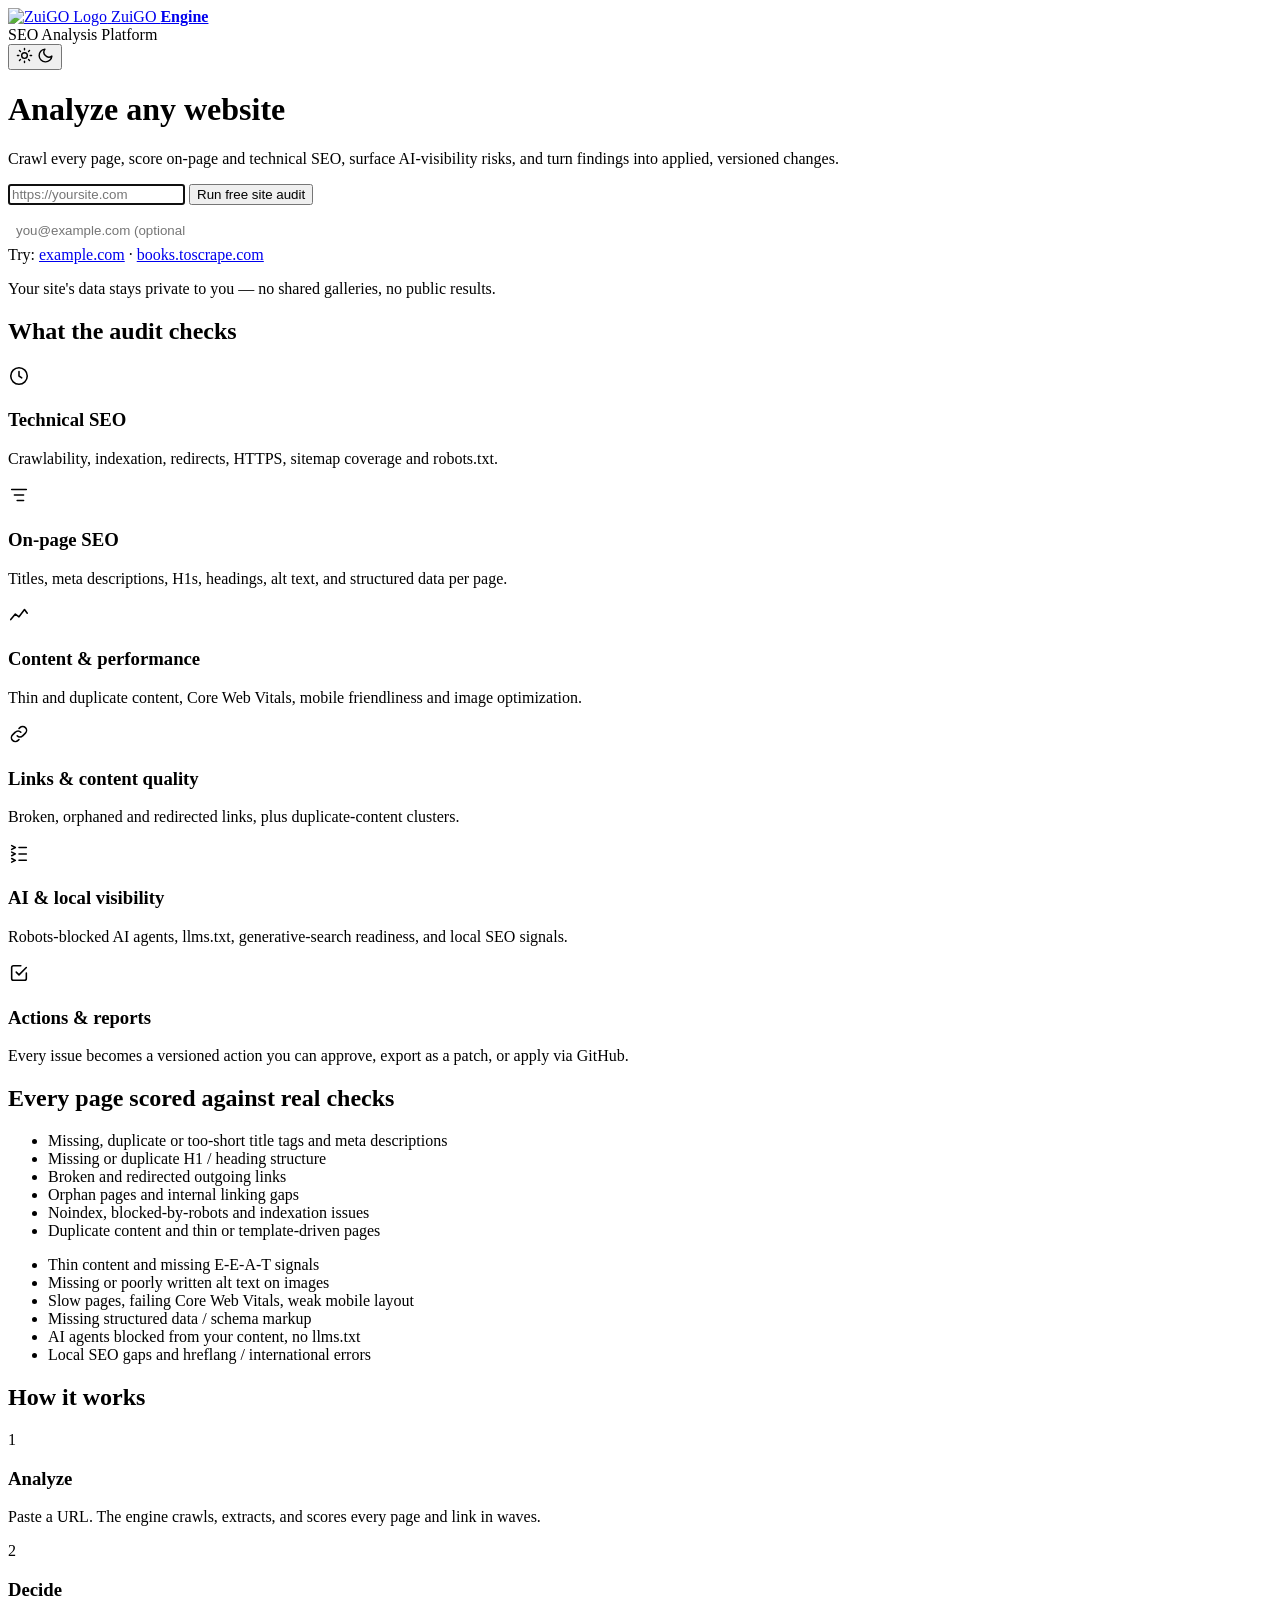
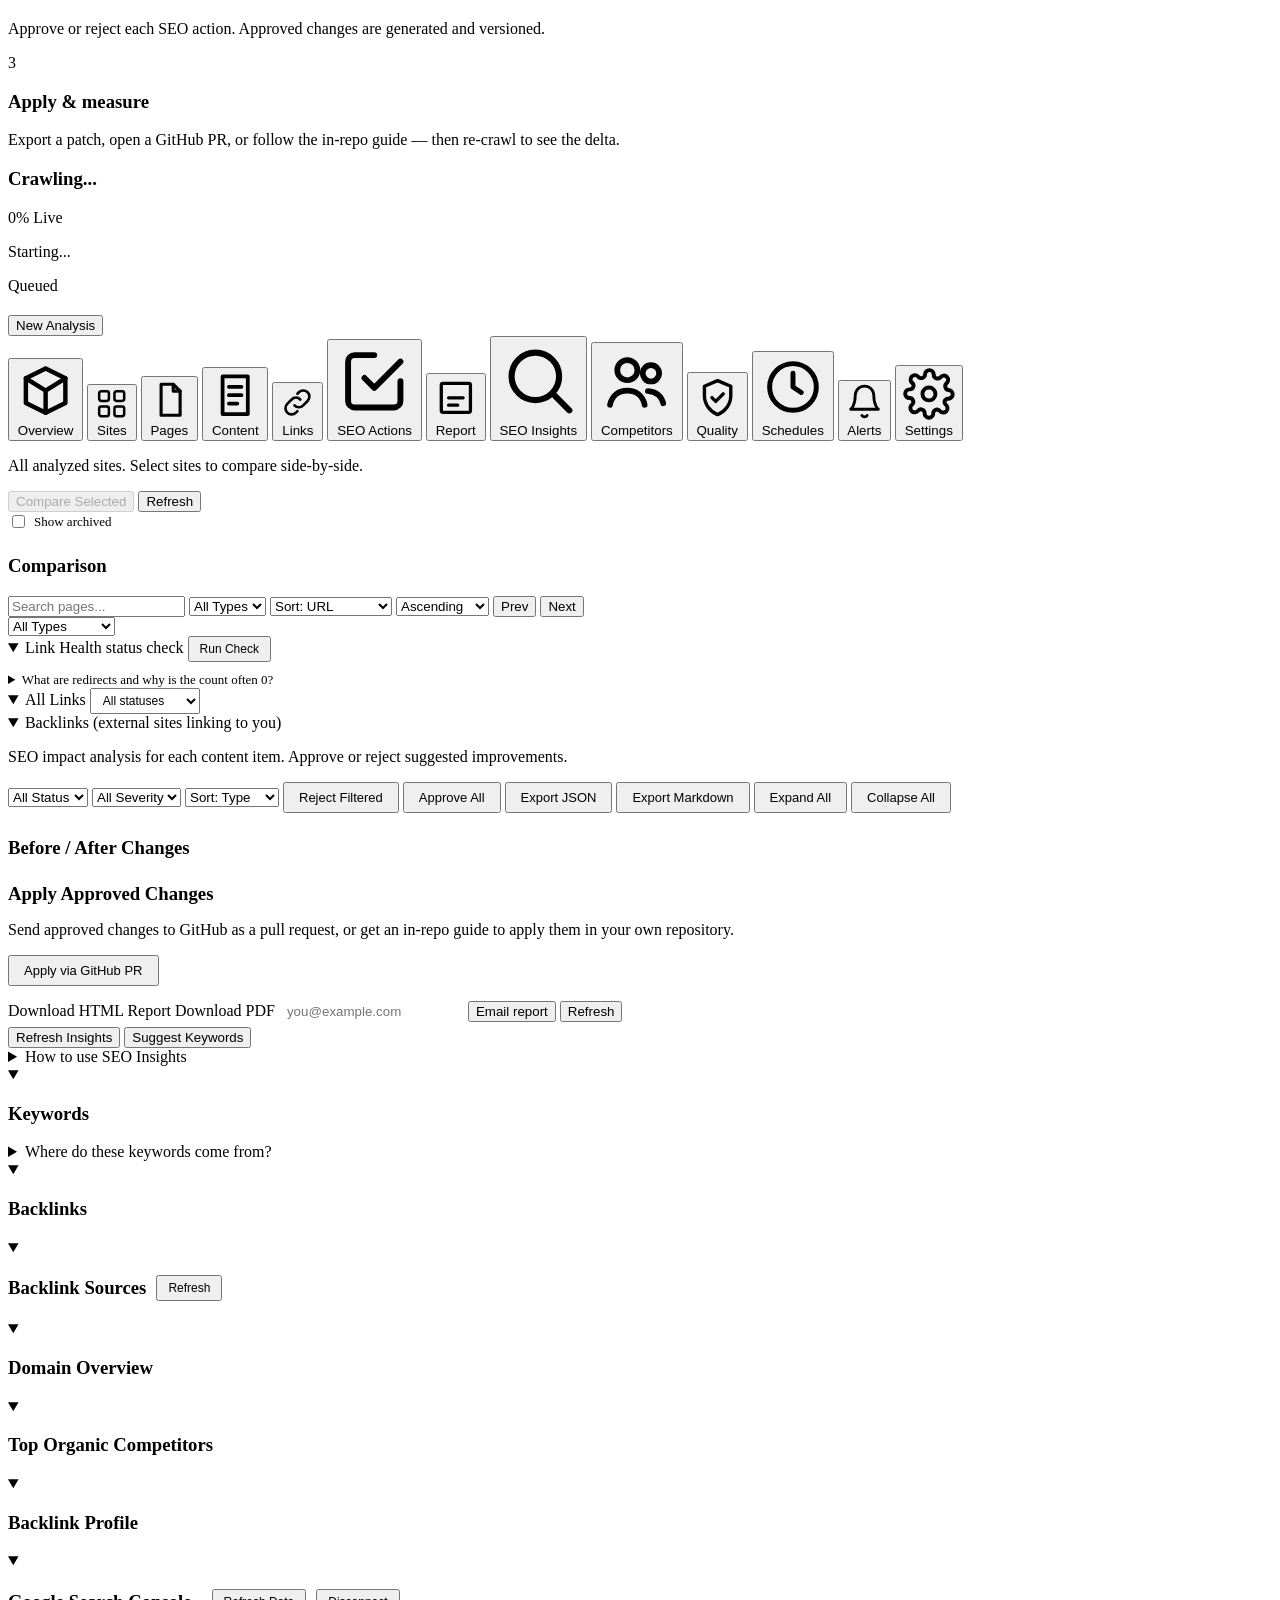
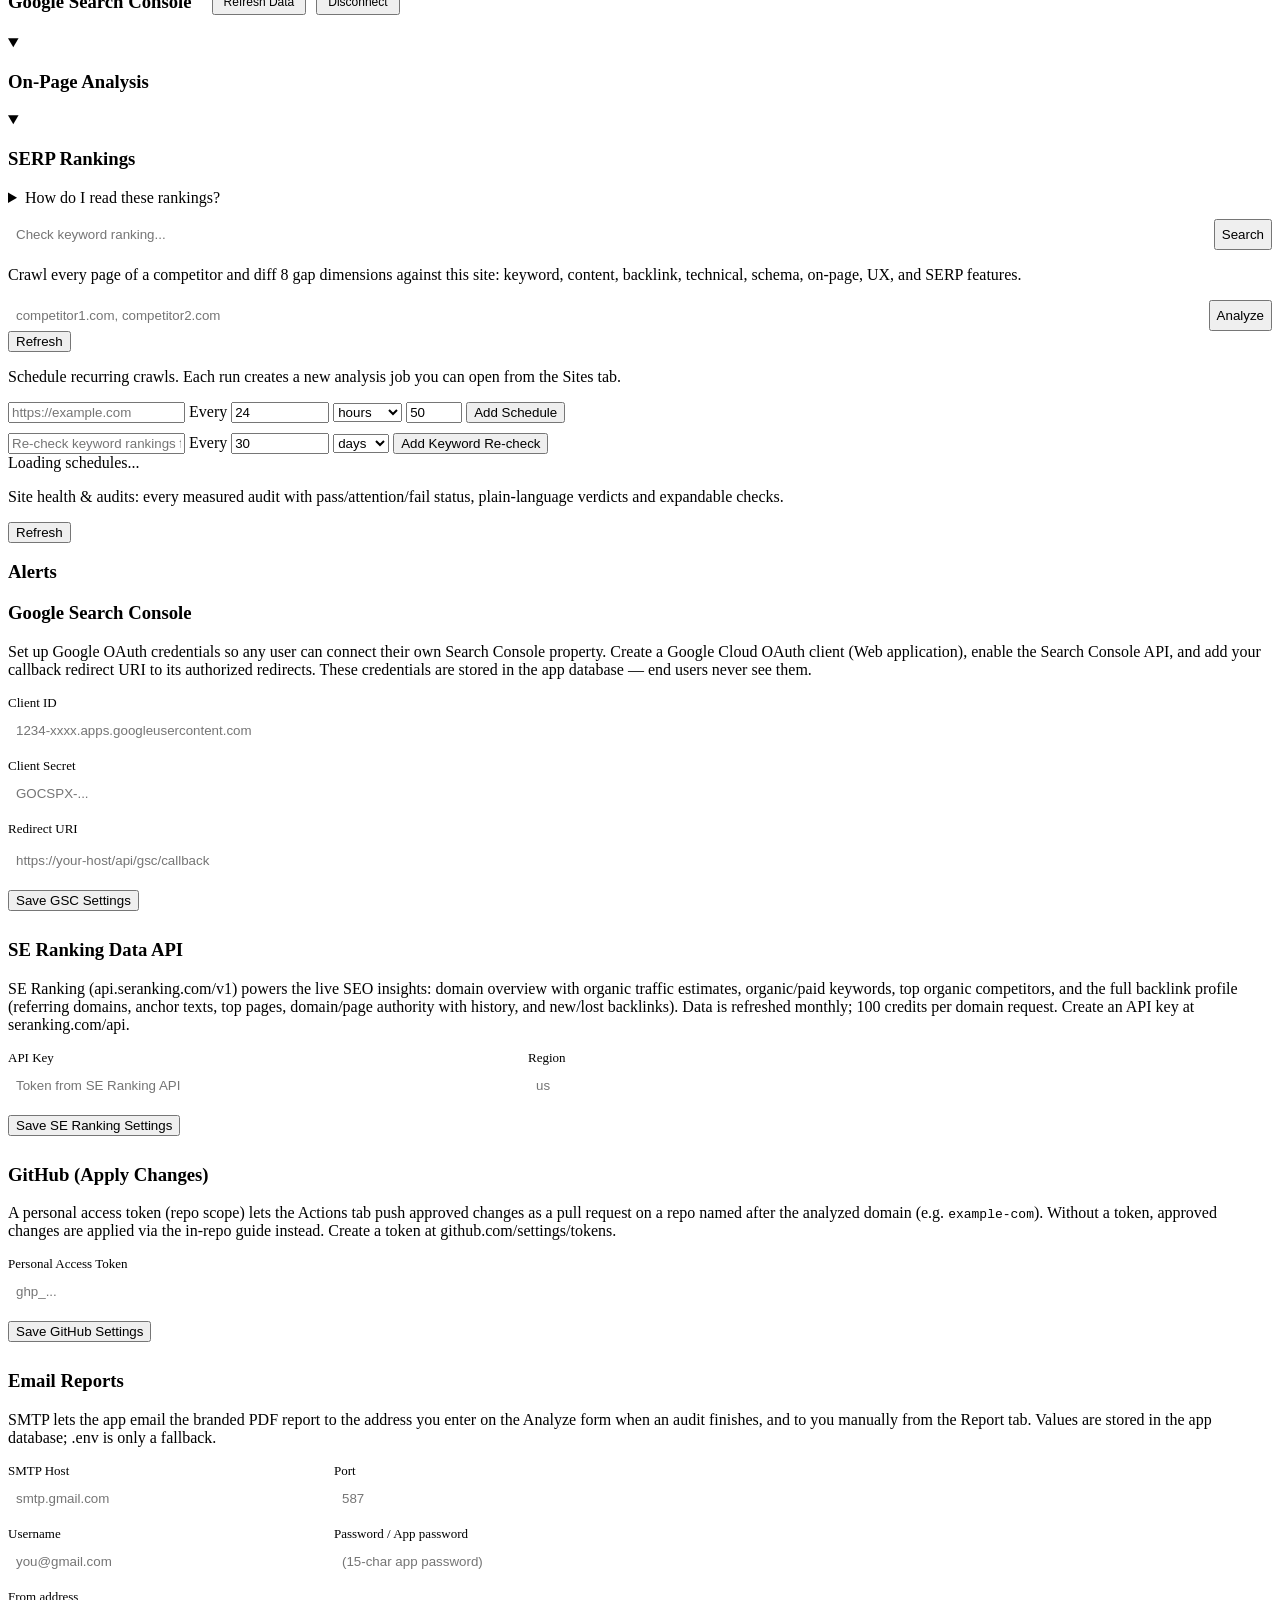
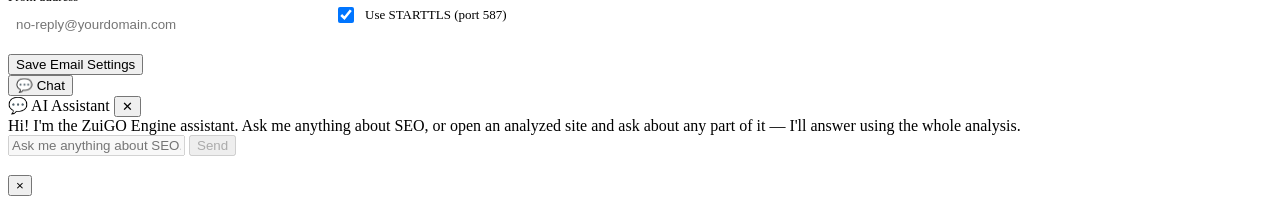
==== commit 13b875d0: "UI overhaul round: pages Links col removed, actions collapse/expand, analytics + audit-trail removed" ====
--- a/frontend/index.html
+++ b/frontend/index.html
@@ -190,10 +190,6 @@
           <svg viewBox="0 0 24 24" fill="none" stroke="currentColor" stroke-width="1.8" stroke-linecap="round" stroke-linejoin="round"><path d="M5 4h14a1 1 0 0 1 1 1v14a1 1 0 0 1-1 1H5a1 1 0 0 1-1-1V5a1 1 0 0 1 1-1z"/><path d="M8 12h8M8 16h5"/></svg>
           <span>Report</span>
         </button>
-        <button class="tab" data-tab="analytics">
-          <svg viewBox="0 0 24 24" fill="none" stroke="currentColor" stroke-width="1.8" stroke-linecap="round" stroke-linejoin="round"><path d="M4 20V4M4 20h16"/><rect x="7" y="11" width="3" height="6" rx="0.5"/><rect x="12" y="7" width="3" height="10" rx="0.5"/><rect x="17" y="13" width="3" height="4" rx="0.5"/></svg>
-          <span>Analytics</span>
-        </button>
         <button class="tab" data-tab="seo-insights">
           <svg viewBox="0 0 24 24" fill="none" stroke="currentColor" stroke-width="1.8" stroke-linecap="round" stroke-linejoin="round"><circle cx="11" cy="11" r="7"/><path d="M21 21l-4.3-4.3"/></svg>
           <span>SEO Insights</span>
@@ -290,24 +286,45 @@
 
       <div class="tab-content hidden" id="tab-links">
         <div class="stats-grid" id="links-stats"></div>
-        <h3 style="display:flex;align-items:center;gap:10px">Link Health
-          <button id="check-links-btn" class="btn-secondary" style="font-size:12px;padding:4px 10px">Run Check</button>
-        </h3>
+        <details class="audit-card" open>
+          <summary class="audit-check-summary">Link Health
+            <span class="count-label">status check</span>
+            <button id="check-links-btn" class="btn-secondary" style="font-size:12px;padding:4px 10px">Run Check</button>
+          </summary>
         <div id="link-health-summary" class="insights-card"></div>
         <div id="link-health-issues" class="insights-card"></div>
-        <h3 style="display:flex;align-items:center;gap:10px">All Links
-          <select id="all-links-filter" class="filter-select" style="font-size:12px;padding:4px 8px">
-            <option value="">All statuses</option>
-            <option value="ok">OK</option>
-            <option value="broken">Broken</option>
-            <option value="redirect">Redirect</option>
-            <option value="blocked">Blocked</option>
-            <option value="unreachable">Unreachable</option>
-          </select>
-        </h3>
-        <div id="all-links-card" class="insights-card"></div>
-        <h3>Backlinks</h3>
-        <div id="backlinks-list"></div>
+        <details style="margin-top:10px">
+          <summary style="cursor:pointer;font-size:13px;color:var(--text-secondary)">What are redirects and why is the count often 0?</summary>
+          <div class="section-desc" style="margin-top:8px;font-size:13px;line-height:1.6">
+            A <strong>redirect</strong> is a server response (301 = permanent, 302 = temporary)
+            that points your visitors from one URL to another — e.g. <code>parker.com</code> →
+            <code>www.parker.com</code>. This is normal and healthy for a site.<br>
+            The count below only reflects links that returned a redirect chain during the
+            last check. Most sites link directly to final URLs, so the count is usually 0 —
+            a 0 here simply means no checked link redirected, not that redirects are missing.<br>
+            To inspect a URL's redirects yourself: <code>curl -I https://example.com/page</code>
+            or open Chrome DevTools → Network and look at any 301/302 rows.
+          </div>
+        </details>
+        </details>
+        <details class="audit-card" open>
+          <summary class="audit-check-summary">All Links
+            <select id="all-links-filter" class="filter-select" style="font-size:12px;padding:4px 8px" onclick="event.stopPropagation()">
+              <option value="">All statuses</option>
+              <option value="ok">OK</option>
+              <option value="broken">Broken</option>
+              <option value="redirect">Redirect</option>
+              <option value="blocked">Blocked</option>
+              <option value="unreachable">Unreachable</option>
+              <option value="__external__">External links</option>
+            </select>
+          </summary>
+          <div id="all-links-card" class="insights-card"></div>
+        </details>
+        <details class="audit-card" open>
+          <summary class="audit-check-summary">Backlinks (external sites linking to you)</summary>
+          <div id="backlinks-list"></div>
+        </details>
       </div>
 
       <div class="tab-content hidden" id="tab-actions">
@@ -333,6 +350,8 @@
           <button id="approve-all-btn" class="btn-approve" style="padding:6px 14px;font-size:13px">Approve All</button>
           <button id="patch-json-btn" class="btn-secondary" style="padding:6px 14px;font-size:13px">Export JSON</button>
           <button id="patch-md-btn" class="btn-secondary" style="padding:6px 14px;font-size:13px">Export Markdown</button>
+          <button id="expand-all-actions-btn" class="btn-secondary" style="padding:6px 14px;font-size:13px">Expand All</button>
+          <button id="collapse-all-actions-btn" class="btn-secondary" style="padding:6px 14px;font-size:13px">Collapse All</button>
           <span id="actions-count" class="count-label"></span>
         </div>
         <div id="actions-list"><div class="skeleton skeleton-card"></div><div class="skeleton skeleton-card"></div></div>
@@ -358,14 +377,6 @@
         <div id="report-preview" class="report-preview"><div class="skeleton skeleton-report"></div></div>
       </div>
 
-      <div class="tab-content hidden" id="tab-analytics">
-        <p class="section-desc">Longitudinal charts across repeated analyses of this site.</p>
-        <div class="chart-card"><h3>Health Score</h3><div class="chart-box"><canvas id="chart-health"></canvas></div></div>
-        <div class="chart-card"><h3>Broken Links</h3><div class="chart-box"><canvas id="chart-broken"></canvas></div></div>
-        <div class="chart-card"><h3>Pages Crawled</h3><div class="chart-box"><canvas id="chart-pages"></canvas></div></div>
-        <div class="chart-card"><h3>Keyword Rankings <span class="count-label">(lower = better)</span></h3><div class="chart-box"><canvas id="chart-keywords"></canvas></div></div>
-      </div>
-
       <div class="tab-content hidden" id="tab-seo-insights">
         <div class="insights-controls">
           <button id="refresh-insights-btn" class="btn-secondary">Refresh Insights</button>
@@ -373,31 +384,51 @@
           <span id="insights-last-checked" class="count-label" style="align-self:center"></span>
         </div>
         <div id="insights-error" class="insights-error hidden"></div>
-        <div id="insights-keywords" class="insights-section">
-          <h3>Keywords</h3>
-          <div id="keywords-list" class="insights-grid"></div>
-        </div>
-        <div id="insights-backlinks" class="insights-section">
-          <h3>Backlinks</h3>
+        <details class="explainer">
+          <summary>How to use SEO Insights</summary>
+          <p>This tab pulls together everything about how your site is found: which keywords you actually use (extracted from your page URLs, titles and meta descriptions, then cleaned by an LLM), where you rank on Google for them, who links to you, and key on-page signals. Start with <strong>Keywords</strong> and <strong>SERP Rankings</strong> to see what to target, then use <strong>Backlinks</strong> and <strong>Competitors</strong> to find link and content opportunities.</p>
+        </details>
+        <details class="insights-section" open id="insights-keywords">
+          <summary>
+            <h3>Keywords</h3>
+          </summary>
+          <div id="keywords-list" class="insights-grid" style="margin-top:12px"></div>
+          <details class="explainer" style="margin-top:10px">
+            <summary>Where do these keywords come from?</summary>
+            <p>Keywords are extracted from your site itself — page URL slugs, titles and meta descriptions — then merged with any keywords you track, and tidied up by an LLM into natural search phrases (e.g. "double ferrule fittings manufacturer"). The SERP Rankings section below checks where you rank for these exact phrases. Click "Suggest Keywords" to refresh with more terms.</p>
+          </details>
+        </details>
+        <details class="insights-section" open id="insights-backlinks">
+          <summary>
+            <h3>Backlinks</h3>
+          </summary>
           <div id="backlinks-summary" class="insights-card"></div>
-        </div>
-        <div id="insights-backlink-sources" class="insights-section">
-          <h3 style="display:flex;align-items:center;gap:10px">Backlink Sources
-            <button id="refresh-backlinks-btn" class="btn-secondary" style="font-size:12px;padding:4px 10px">Refresh</button>
-          </h3>
+        </details>
+        <details class="insights-section" open id="insights-backlink-sources">
+          <summary>
+            <h3 style="display:flex;align-items:center;gap:10px">Backlink Sources
+              <button id="refresh-backlinks-btn" class="btn-secondary" style="font-size:12px;padding:4px 10px" onclick="event.stopPropagation()">Refresh</button>
+            </h3>
+          </summary>
           <div id="backlink-sources-list" class="insights-card"></div>
-        </div>
-        <div id="insights-overview" class="insights-section">
-          <h3>Domain Overview</h3>
+        </details>
+        <details class="insights-section" open id="insights-overview">
+          <summary>
+            <h3>Domain Overview</h3>
+          </summary>
           <div id="domain-overview" class="insights-card"></div>
           <div id="overview-history" class="insights-card" style="margin-top:10px"></div>
-        </div>
-        <div id="insights-competitors" class="insights-section">
-          <h3>Top Organic Competitors</h3>
+        </details>
+        <details class="insights-section" open id="insights-competitors">
+          <summary>
+            <h3>Top Organic Competitors</h3>
+          </summary>
           <div id="competitors-list" class="insights-grid"></div>
-        </div>
-        <div id="insights-backlink-profile" class="insights-section">
-          <h3>Backlink Profile</h3>
+        </details>
+        <details class="insights-section" open id="insights-backlink-profile">
+          <summary>
+            <h3>Backlink Profile</h3>
+          </summary>
           <div id="backlink-authority" class="insights-card"></div>
           <div id="backlink-refdomains" class="insights-card" style="margin-top:10px"></div>
           <div id="backlink-anchors" class="insights-card" style="margin-top:10px"></div>
@@ -405,28 +436,38 @@
           <div id="authority-history" class="insights-card" style="margin-top:10px"></div>
           <div id="backlink-new-lost" class="insights-card" style="margin-top:10px"></div>
           <div id="backlink-new-lost-counts" class="insights-card" style="margin-top:10px"></div>
-        </div>
-        <div id="insights-gsc" class="insights-section">
-          <h3 style="display:flex;align-items:center;gap:10px">Google Search Console
-            <span id="gsc-status-badge"></span>
-            <button id="gsc-refresh-btn" class="btn-secondary hidden" style="font-size:12px;padding:4px 10px">Refresh Data</button>
-            <button id="gsc-disconnect-btn" class="btn-secondary hidden" style="font-size:12px;padding:4px 10px">Disconnect</button>
-          </h3>
+        </details>
+        <details class="insights-section" open id="insights-gsc">
+          <summary>
+            <h3 style="display:flex;align-items:center;gap:10px">Google Search Console
+              <span id="gsc-status-badge"></span>
+              <button id="gsc-refresh-btn" class="btn-secondary hidden" style="font-size:12px;padding:4px 10px" onclick="event.stopPropagation()">Refresh Data</button>
+              <button id="gsc-disconnect-btn" class="btn-secondary hidden" style="font-size:12px;padding:4px 10px" onclick="event.stopPropagation()">Disconnect</button>
+            </h3>
+          </summary>
           <div id="gsc-connect" class="insights-card"></div>
           <div id="gsc-data" class="insights-card" style="margin-top:10px"></div>
-        </div>
-        <div id="insights-onpage" class="insights-section">
-          <h3>On-Page Analysis</h3>
+        </details>
+        <details class="insights-section" open id="insights-onpage">
+          <summary>
+            <h3>On-Page Analysis</h3>
+          </summary>
           <div id="onpage-summary" class="insights-card"></div>
-        </div>
-        <div id="insights-serp" class="insights-section">
-          <h3>SERP Rankings</h3>
+        </details>
+        <details class="insights-section" open id="insights-serp">
+          <summary>
+            <h3>SERP Rankings</h3>
+          </summary>
           <div id="serp-rankings" class="insights-card"></div>
+          <details class="explainer" style="margin-top:10px">
+            <summary>How do I read these rankings?</summary>
+            <p>Each row is a keyword your site uses, with your current position on Google: <strong>lower numbers are better</strong> (1 = top result). "Not in top 100" means the phrase didn't appear in the first 100 organic results. Rankings are a point-in-time snapshot — they change daily. Search a specific term below to check its exact result today.</p>
+          </details>
           <div class="serp-search-form" style="margin-top:12px;display:flex;gap:8px">
             <input type="text" id="serp-keyword-input" placeholder="Check keyword ranking..." style="flex:1;padding:8px;border-radius:6px;border:1px solid var(--border);background:var(--bg-secondary);color:var(--text)">
             <button id="serp-search-btn" class="btn-secondary">Search</button>
           </div>
-        </div>
+        </details>
       </div>
       <div class="tab-content hidden" id="tab-competitors">
         <p class="section-desc">Crawl every page of a competitor and diff 8 gap dimensions against this site: keyword, content, backlink, technical, schema, on-page, UX, and SERP features.</p>
@@ -477,24 +518,11 @@
       <div class="tab-content hidden" id="tab-logs">
         <div class="logs-controls">
           <button id="refresh-logs-btn" class="btn-secondary">Refresh</button>
-          <select id="audit-event-filter" class="filter-select">
-            <option value="">All Events</option>
-            <option value="analysis_started">Analysis Started</option>
-            <option value="analysis_completed">Analysis Completed</option>
-            <option value="analysis_failed">Analysis Failed</option>
-            <option value="action_approved">Action Approved</option>
-            <option value="action_rejected">Action Rejected</option>
-          </select>
         </div>
 
         <div class="logs-section">
           <h3>Alerts</h3>
           <div id="alerts-list" class="insights-grid"></div>
-        </div>
-
-        <div class="logs-section">
-          <h3>Audit Trail</h3>
-          <div id="audit-list" class="table-container"></div>
         </div>
       </div>
 
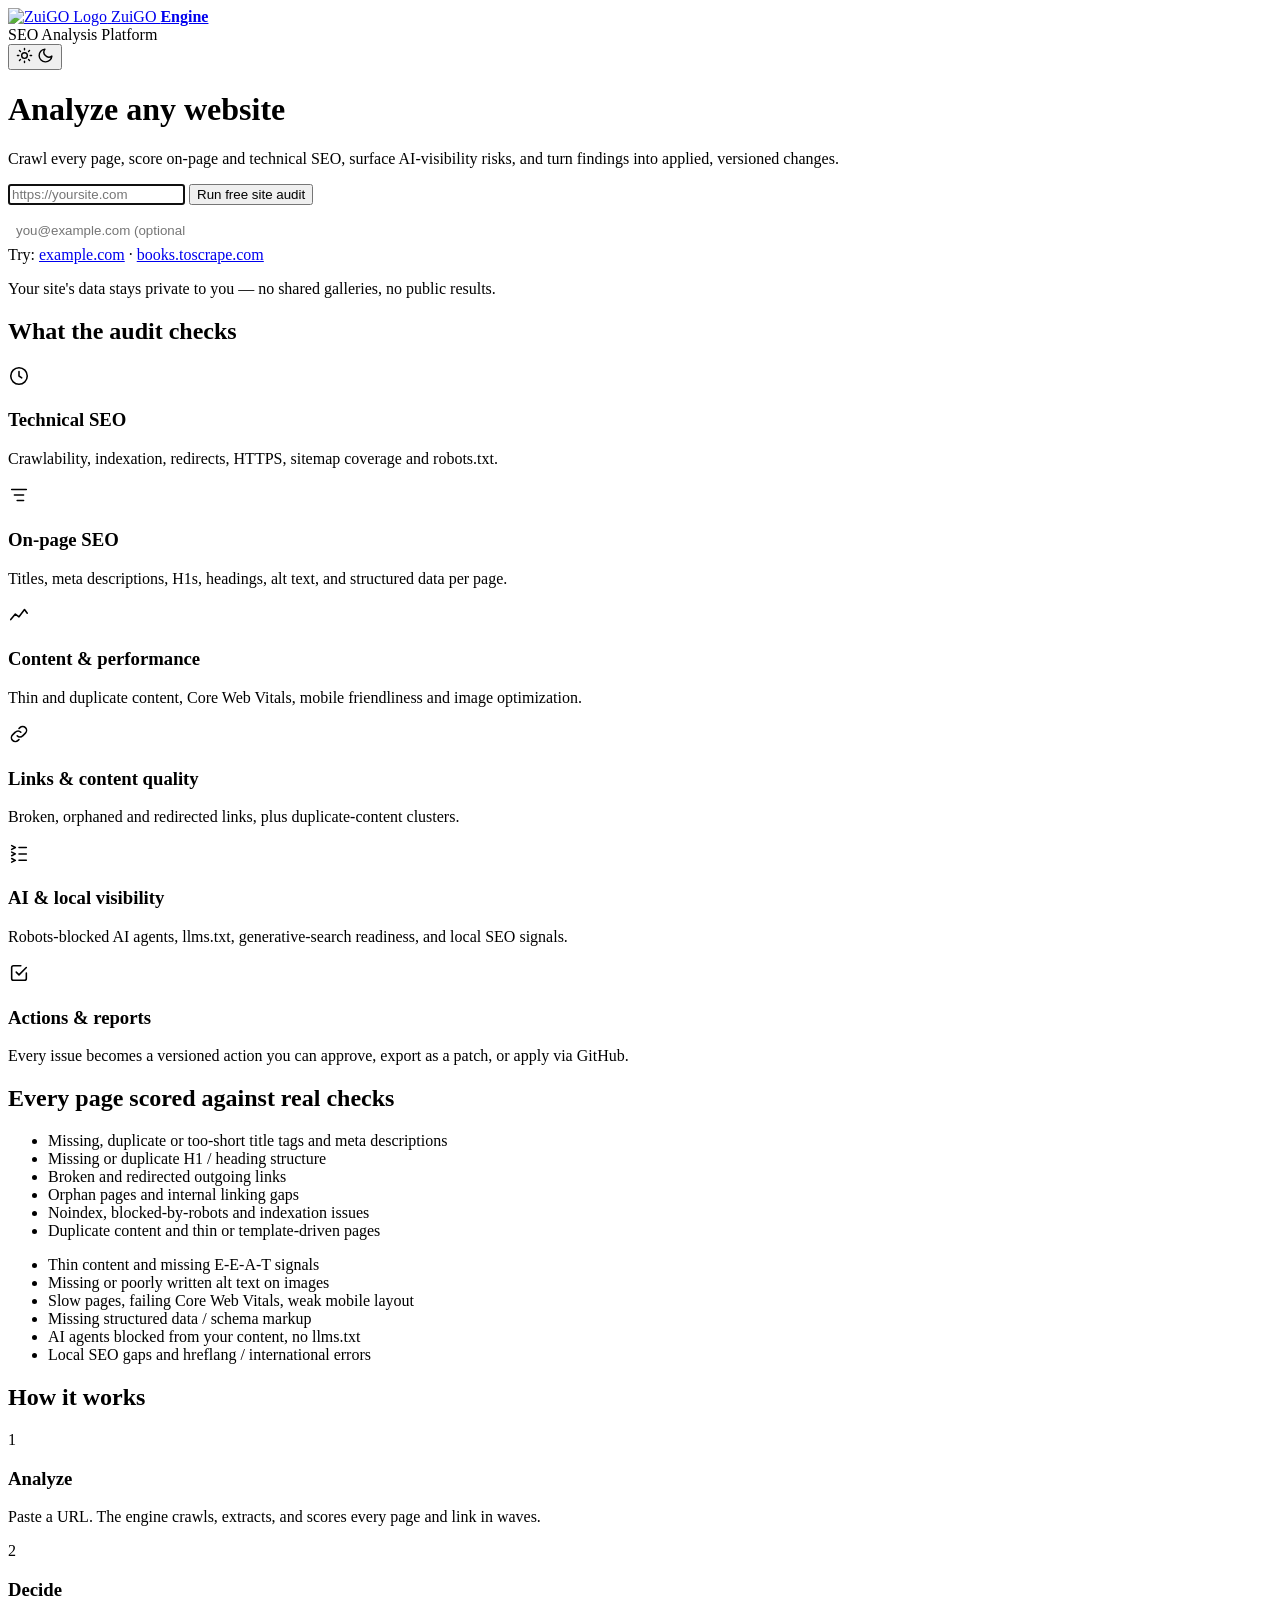
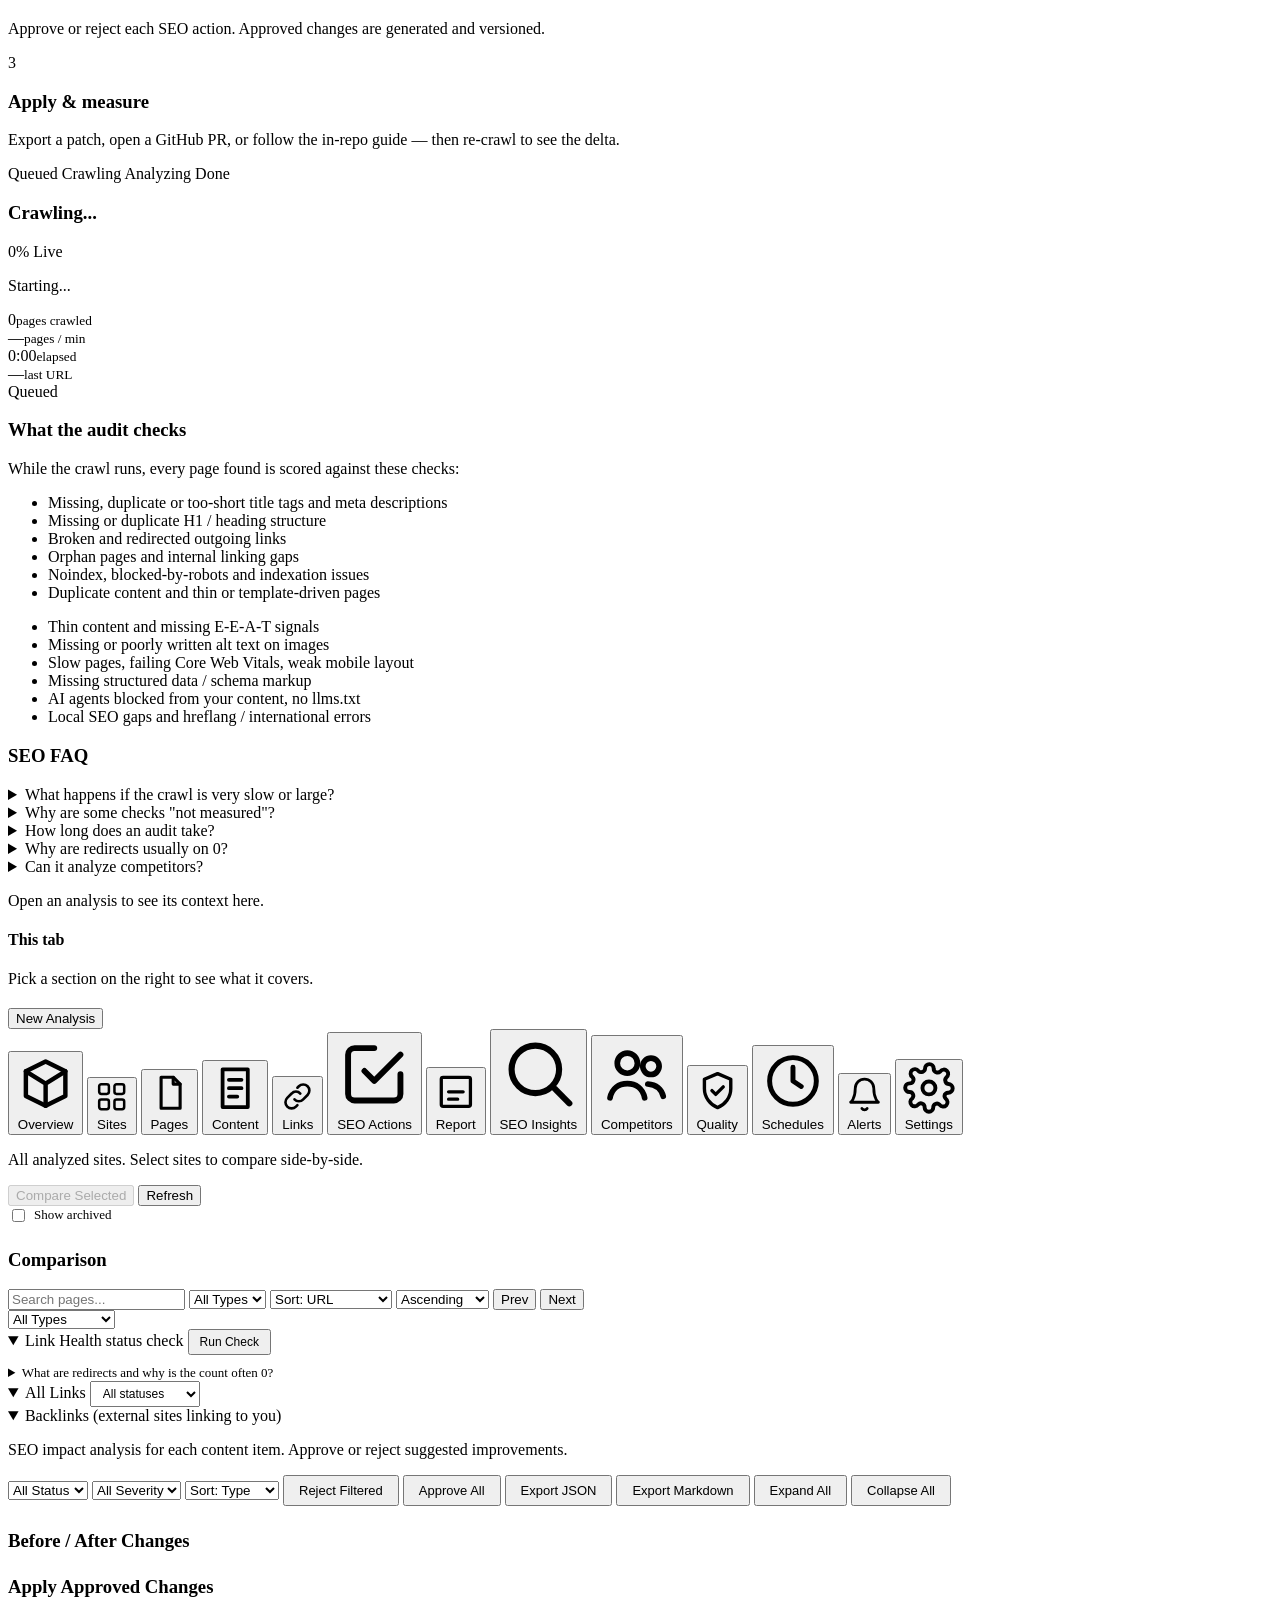
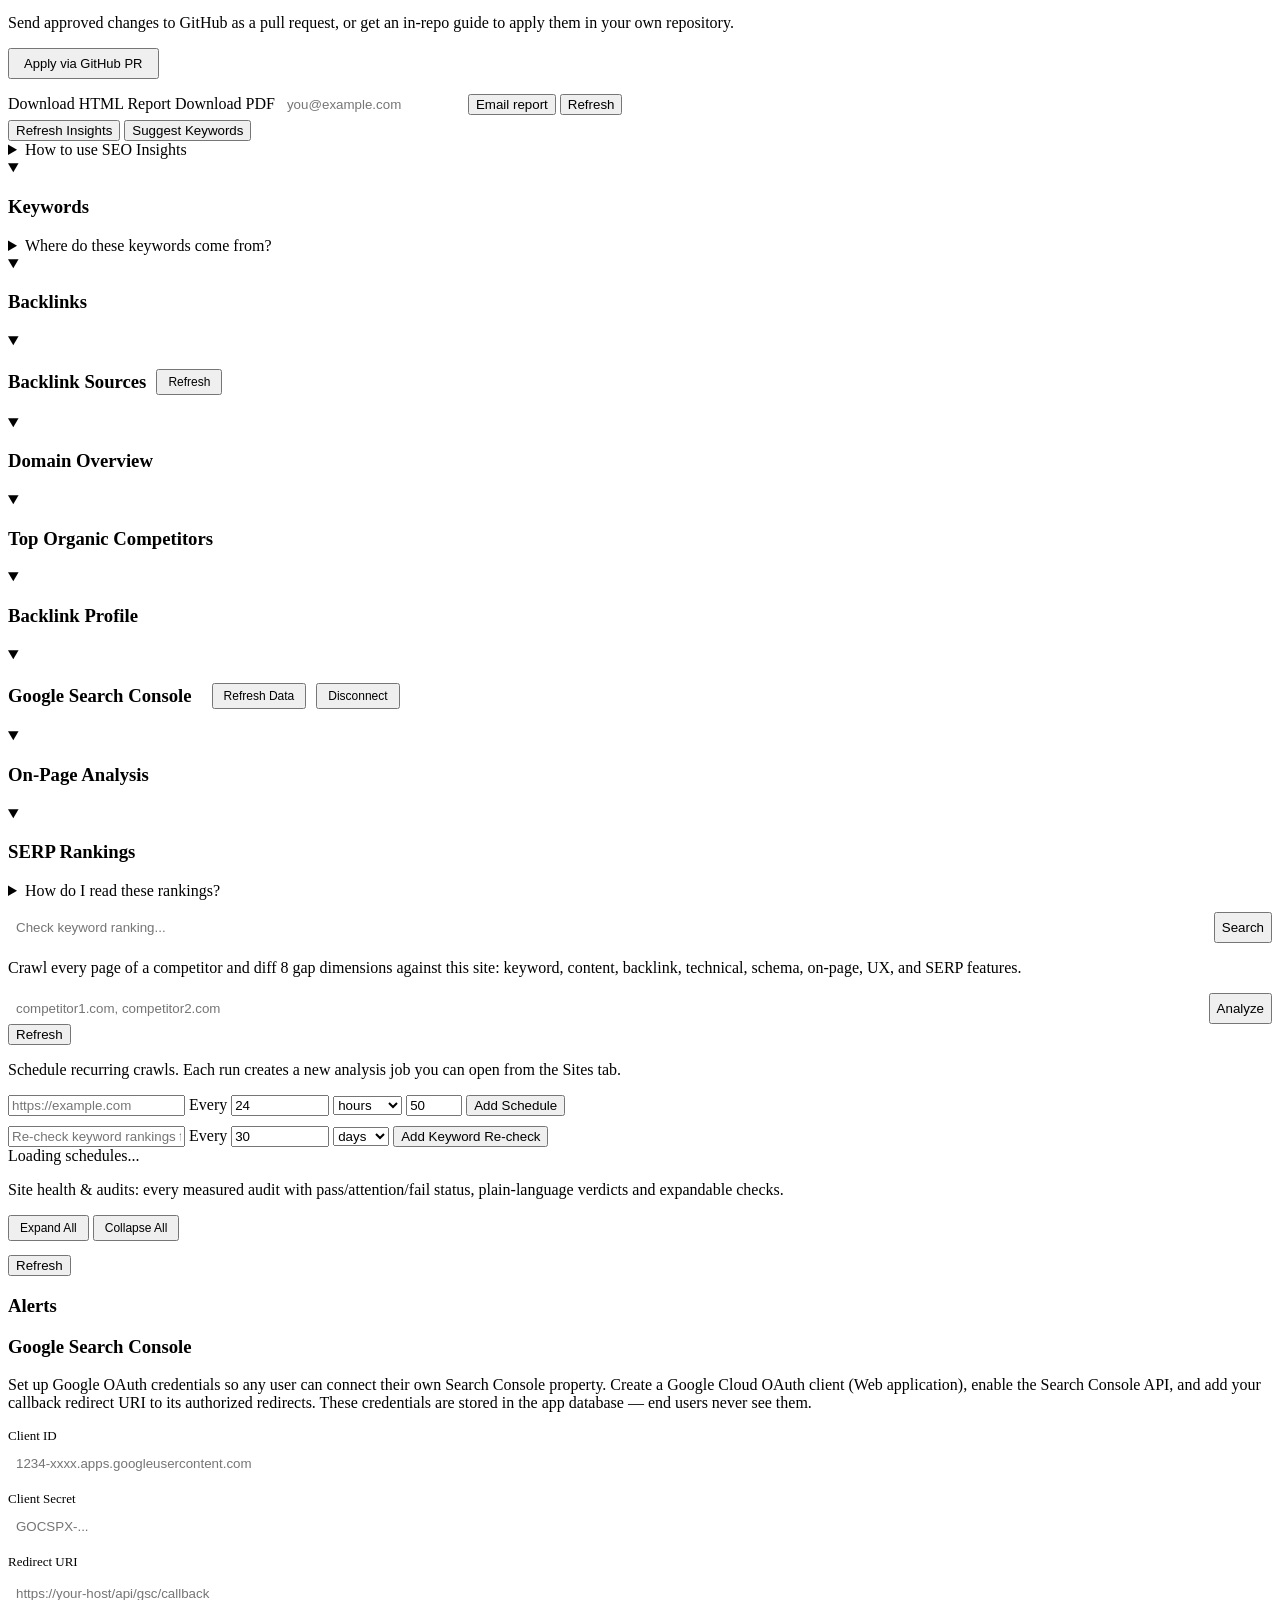
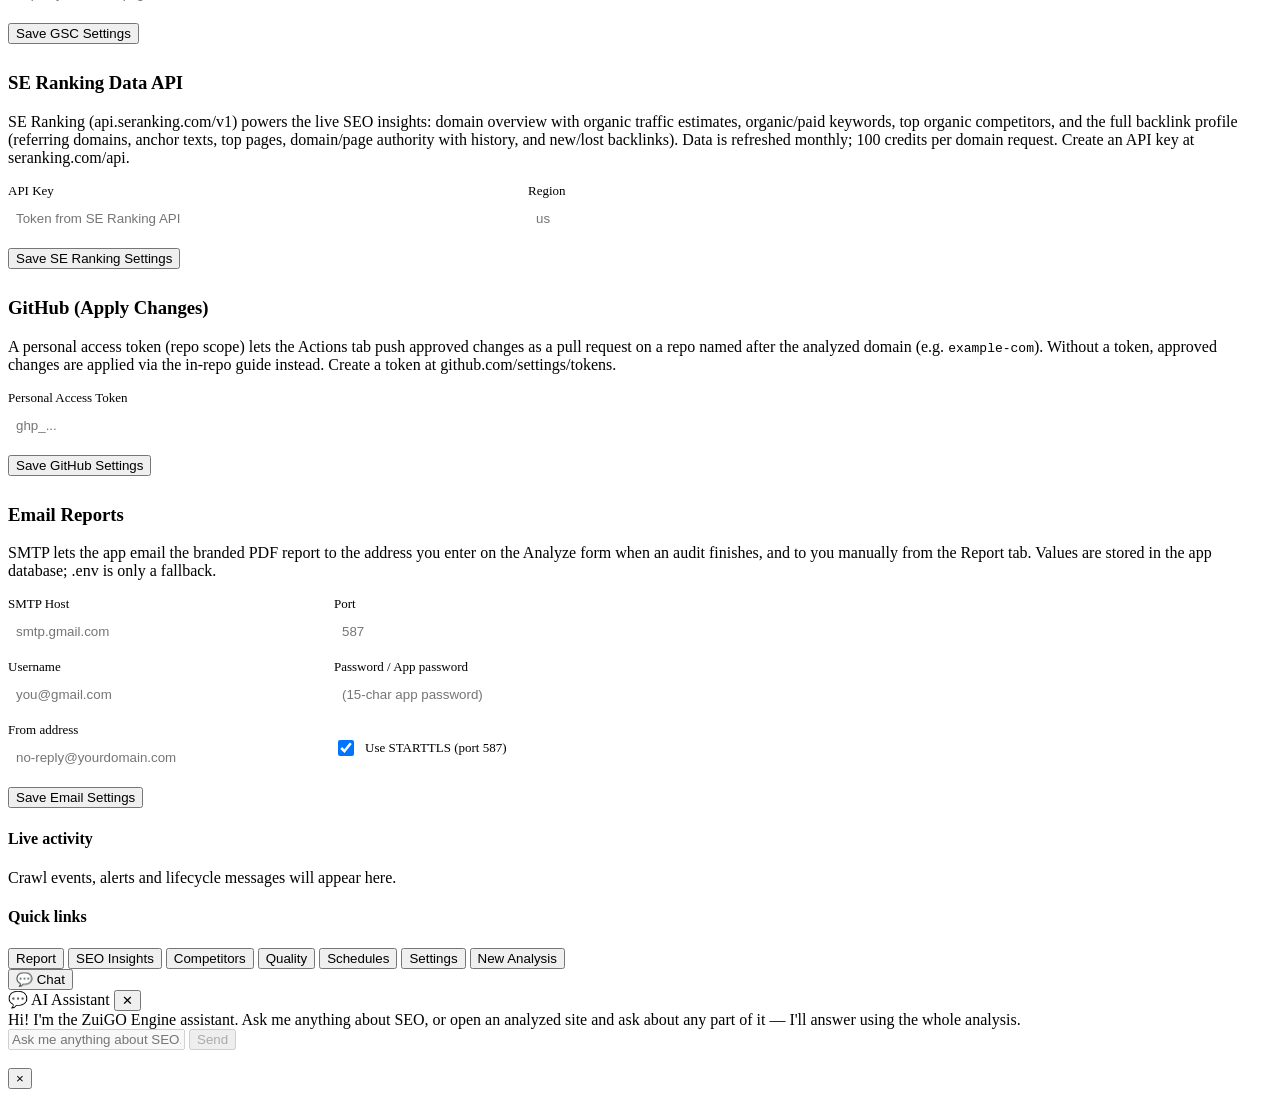
==== commit ae42c7a0: "UI round 2: dashboard rails (job context + quick nav w/ badges + activity + docked chat), crawl-scre" ====
--- a/frontend/index.html
+++ b/frontend/index.html
@@ -137,6 +137,15 @@
 
     <div id="progress-section" class="progress-section hidden">
       <div class="progress-card">
+        <div class="phase-chips" id="phase-chips" aria-label="Analysis pipeline stages">
+          <span class="phase-chip active" data-phase="queued">Queued</span>
+          <span class="phase-arrow" aria-hidden="true"></span>
+          <span class="phase-chip" data-phase="crawling">Crawling</span>
+          <span class="phase-arrow" aria-hidden="true"></span>
+          <span class="phase-chip" data-phase="analyzing">Analyzing</span>
+          <span class="phase-arrow" aria-hidden="true"></span>
+          <span class="phase-chip" data-phase="done">Done</span>
+        </div>
         <h3 id="progress-title">Crawling...</h3>
         <div class="progress-bar-track">
           <div id="progress-bar" class="progress-bar-fill"></div>
@@ -146,10 +155,79 @@
           <span id="progress-live" class="progress-live"><span class="live-dot"></span> Live</span>
         </div>
         <p id="progress-message" class="progress-message">Starting...</p>
-        <p id="progress-pages" class="progress-message" style="opacity:.75;margin-top:6px;font-size:13px"></p>
+        <div class="crawl-stats" id="crawl-stats">
+          <div class="crawl-stat"><span id="cs-pages">0</span><small>pages crawled</small></div>
+          <div class="crawl-stat"><span id="cs-rate">—</span><small>pages / min</small></div>
+          <div class="crawl-stat"><span id="cs-elapsed">0:00</span><small>elapsed</small></div>
+          <div class="crawl-stat"><span id="cs-last">—</span><small>last URL</small></div>
+        </div>
         <div id="status-badge" class="status-badge status-queued">Queued</div>
       </div>
+
+      <div class="progress-info">
+        <section class="p-zone">
+          <h3>What the audit checks</h3>
+          <p class="p-note">While the crawl runs, every page found is scored against these checks:</p>
+          <div class="checks-grid p-check-list">
+            <ul>
+              <li>Missing, duplicate or too-short title tags and meta descriptions</li>
+              <li>Missing or duplicate H1 / heading structure</li>
+              <li>Broken and redirected outgoing links</li>
+              <li>Orphan pages and internal linking gaps</li>
+              <li>Noindex, blocked-by-robots and indexation issues</li>
+              <li>Duplicate content and thin or template-driven pages</li>
+            </ul>
+            <ul>
+              <li>Thin content and missing E-E-A-T signals</li>
+              <li>Missing or poorly written alt text on images</li>
+              <li>Slow pages, failing Core Web Vitals, weak mobile layout</li>
+              <li>Missing structured data / schema markup</li>
+              <li>AI agents blocked from your content, no llms.txt</li>
+              <li>Local SEO gaps and hreflang / international errors</li>
+            </ul>
+          </div>
+        </section>
+
+        <section class="p-zone">
+          <h3>SEO FAQ</h3>
+          <div class="faq-list">
+            <details class="faq-item">
+              <summary>What happens if the crawl is very slow or large?</summary>
+              <div>The crawler seeds from your XML sitemap and walks internal links, with a page cap per job. If the time or page budget runs out first, the audit continues with the pages already crawled and marks the report <strong>partial</strong> — you'll see an amber note explaining what was and wasn't measured.</div>
+            </details>
+            <details class="faq-item">
+              <summary>Why are some checks "not measured"?</summary>
+              <div>Indexation and some live-insight checks use paid APIs. When no credits are configured or a provider is unavailable, the check honestly reports "not measured" with a hint instead of guessing a number.</div>
+            </details>
+            <details class="faq-item">
+              <summary>How long does an audit take?</summary>
+              <div>Short: from a couple of minutes for small sites to longer for large ones — the crawl, then analysis, run in waves. You can leave the tab and come back; the job stays open under its link (your browser keeps the job id in the URL).</div>
+            </details>
+            <details class="faq-item">
+              <summary>Why are redirects usually on 0?</summary>
+              <div>A redirect is a server response (301 / 302) pointing a URL elsewhere — healthy when a site links directly to final URLs. The count reflects links that returned a redirect chain during the last check; a 0 means none did, not that redirects are missing.</div>
+            </details>
+            <details class="faq-item">
+              <summary>Can it analyze competitors?</summary>
+              <div>Yes — the Competitors tab crawls each competitor and diffs 8 gap dimensions (keywords, content, backlinks, technical, schema, on-page, UX, SERP features). If a competitor blocks the crawler (e.g. robots.txt), you get a partial report from SE Ranking + SERP data with a clear "blocked" note.</div>
+            </details>
+          </div>
+        </section>
+      </div>
     </div>
+
+    <div class="dashboard-grid" id="dashboard-grid">
+      <aside class="rail left-rail" id="left-rail" aria-label="Analysis context and quick navigation">
+        <section class="rail-section rail-job" id="rail-job">
+          <p class="rail-empty">Open an analysis to see its context here.</p>
+        </section>
+        <nav class="rail-section rail-nav" id="rail-nav" aria-label="Quick section navigation"></nav>
+        <section class="rail-section">
+          <h4 class="rail-title">This tab</h4>
+          <p id="rail-explain" class="rail-explain">Pick a section on the right to see what it covers.</p>
+          <div class="rail-tip" id="rail-tip"></div>
+        </section>
+      </aside>
 
     <div id="results-section" class="results-section hidden">
       <div class="results-header">
@@ -511,6 +589,10 @@
 
       <div class="tab-content hidden" id="tab-quality">
         <p class="section-desc">Site health & audits: every measured audit with pass/attention/fail status, plain-language verdicts and expandable checks.</p>
+        <div class="table-controls" style="margin-bottom:12px">
+          <button id="quality-expand-btn" class="btn-secondary" style="font-size:12px;padding:4px 10px">Expand All</button>
+          <button id="quality-collapse-btn" class="btn-secondary" style="font-size:12px;padding:4px 10px">Collapse All</button>
+        </div>
         <div id="quality-health-card" class="insights-card" style="margin-bottom:14px"></div>
         <div id="quality-content"></div>
         <div id="quality-spend"></div>
@@ -630,6 +712,29 @@
           </div>
         </div>
       </div>
+    </div>
+
+      <aside class="rail right-rail" id="right-rail" aria-label="Live activity, assistant and quick links">
+        <section class="rail-section">
+          <h4 class="rail-title">Live activity</h4>
+          <div id="rail-activity" class="rail-activity">
+            <p class="rail-empty">Crawl events, alerts and lifecycle messages will appear here.</p>
+          </div>
+        </section>
+        <section class="rail-section" id="chat-dock"></section>
+        <section class="rail-section">
+          <h4 class="rail-title">Quick links</h4>
+          <div class="rail-links" id="rail-links">
+            <button type="button" data-go="report">Report</button>
+            <button type="button" data-go="seo-insights">SEO Insights</button>
+            <button type="button" data-go="competitors">Competitors</button>
+            <button type="button" data-go="quality">Quality</button>
+            <button type="button" data-go="schedules">Schedules</button>
+            <button type="button" data-go="settings">Settings</button>
+            <button type="button" data-go="new">New Analysis</button>
+          </div>
+        </section>
+      </aside>
     </div>
   </main>
 </div>
@@ -666,7 +771,6 @@
 
 <div id="toast" class="toast hidden"></div>
 
-<script src="https://cdn.jsdelivr.net/npm/chart.js@4.4.7/dist/chart.umd.min.js"></script>
 <script src="/static/app.js"></script>
 </body>
 </html>
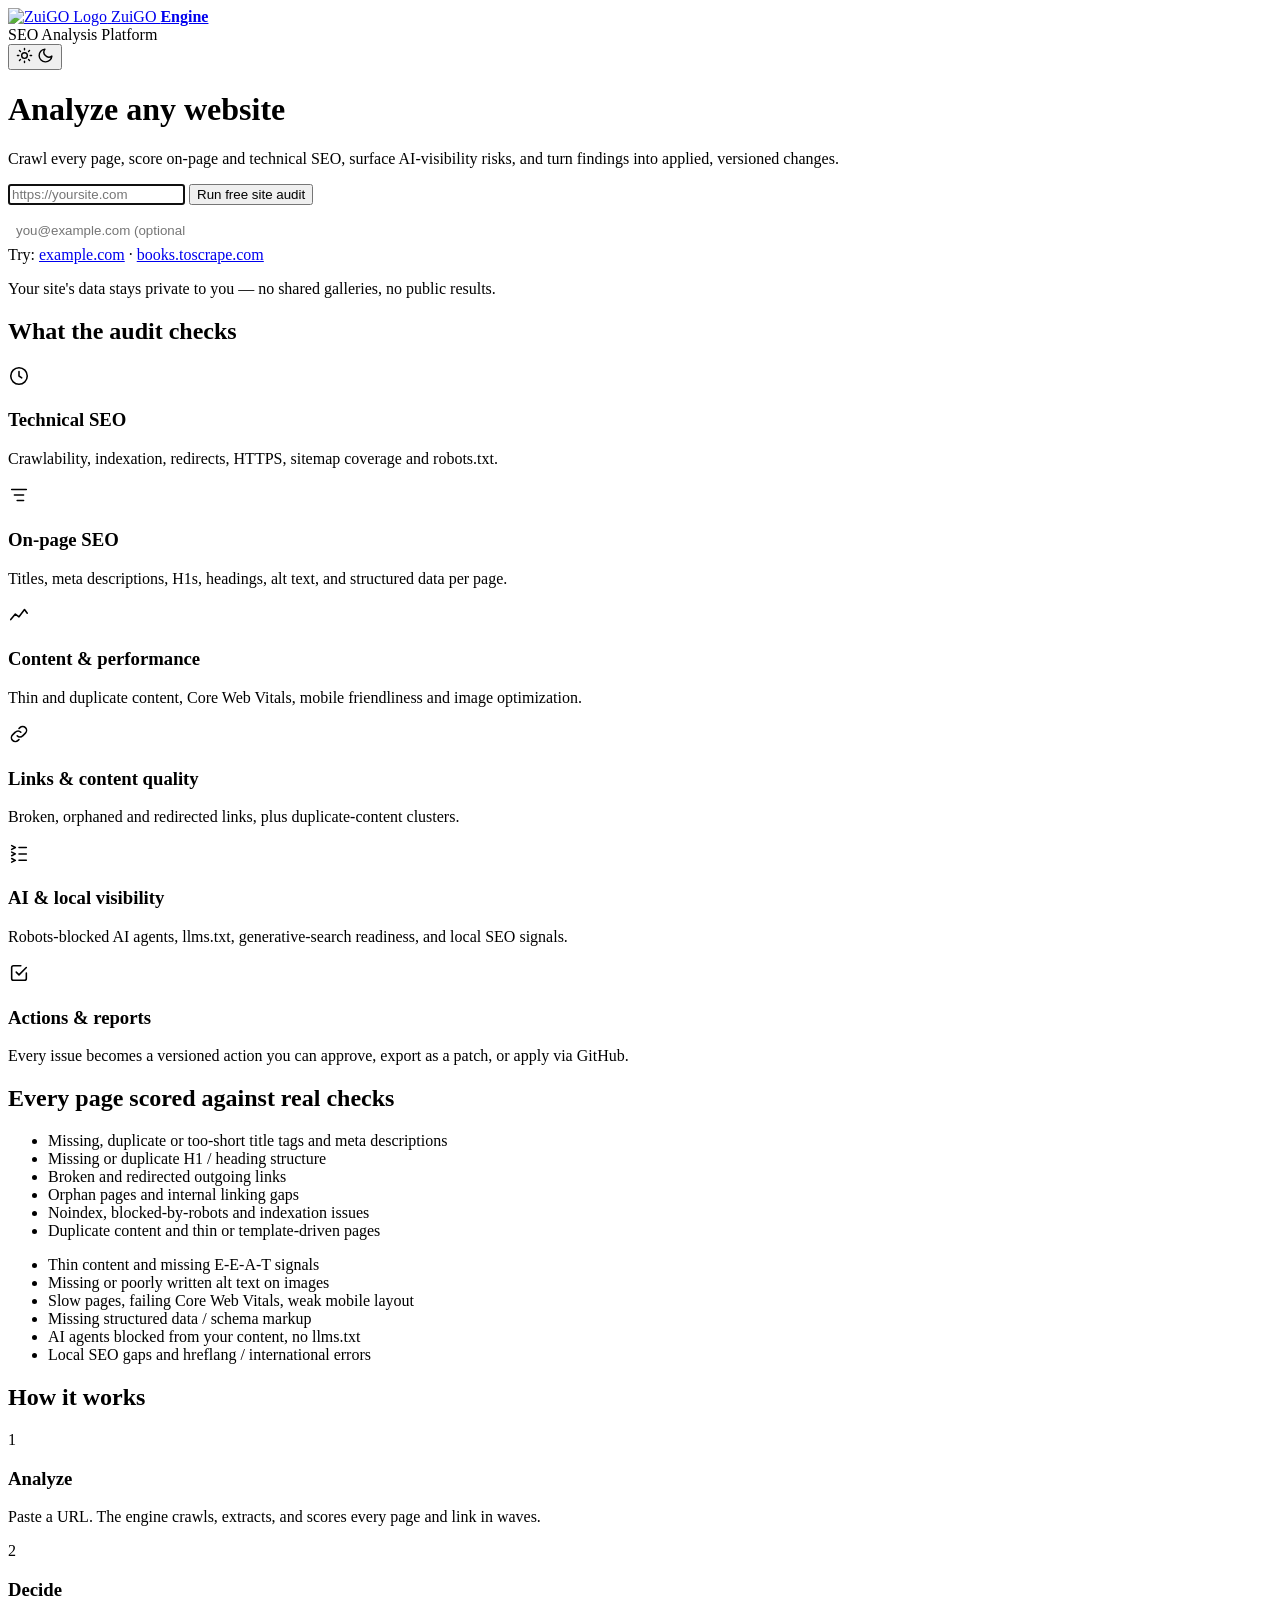
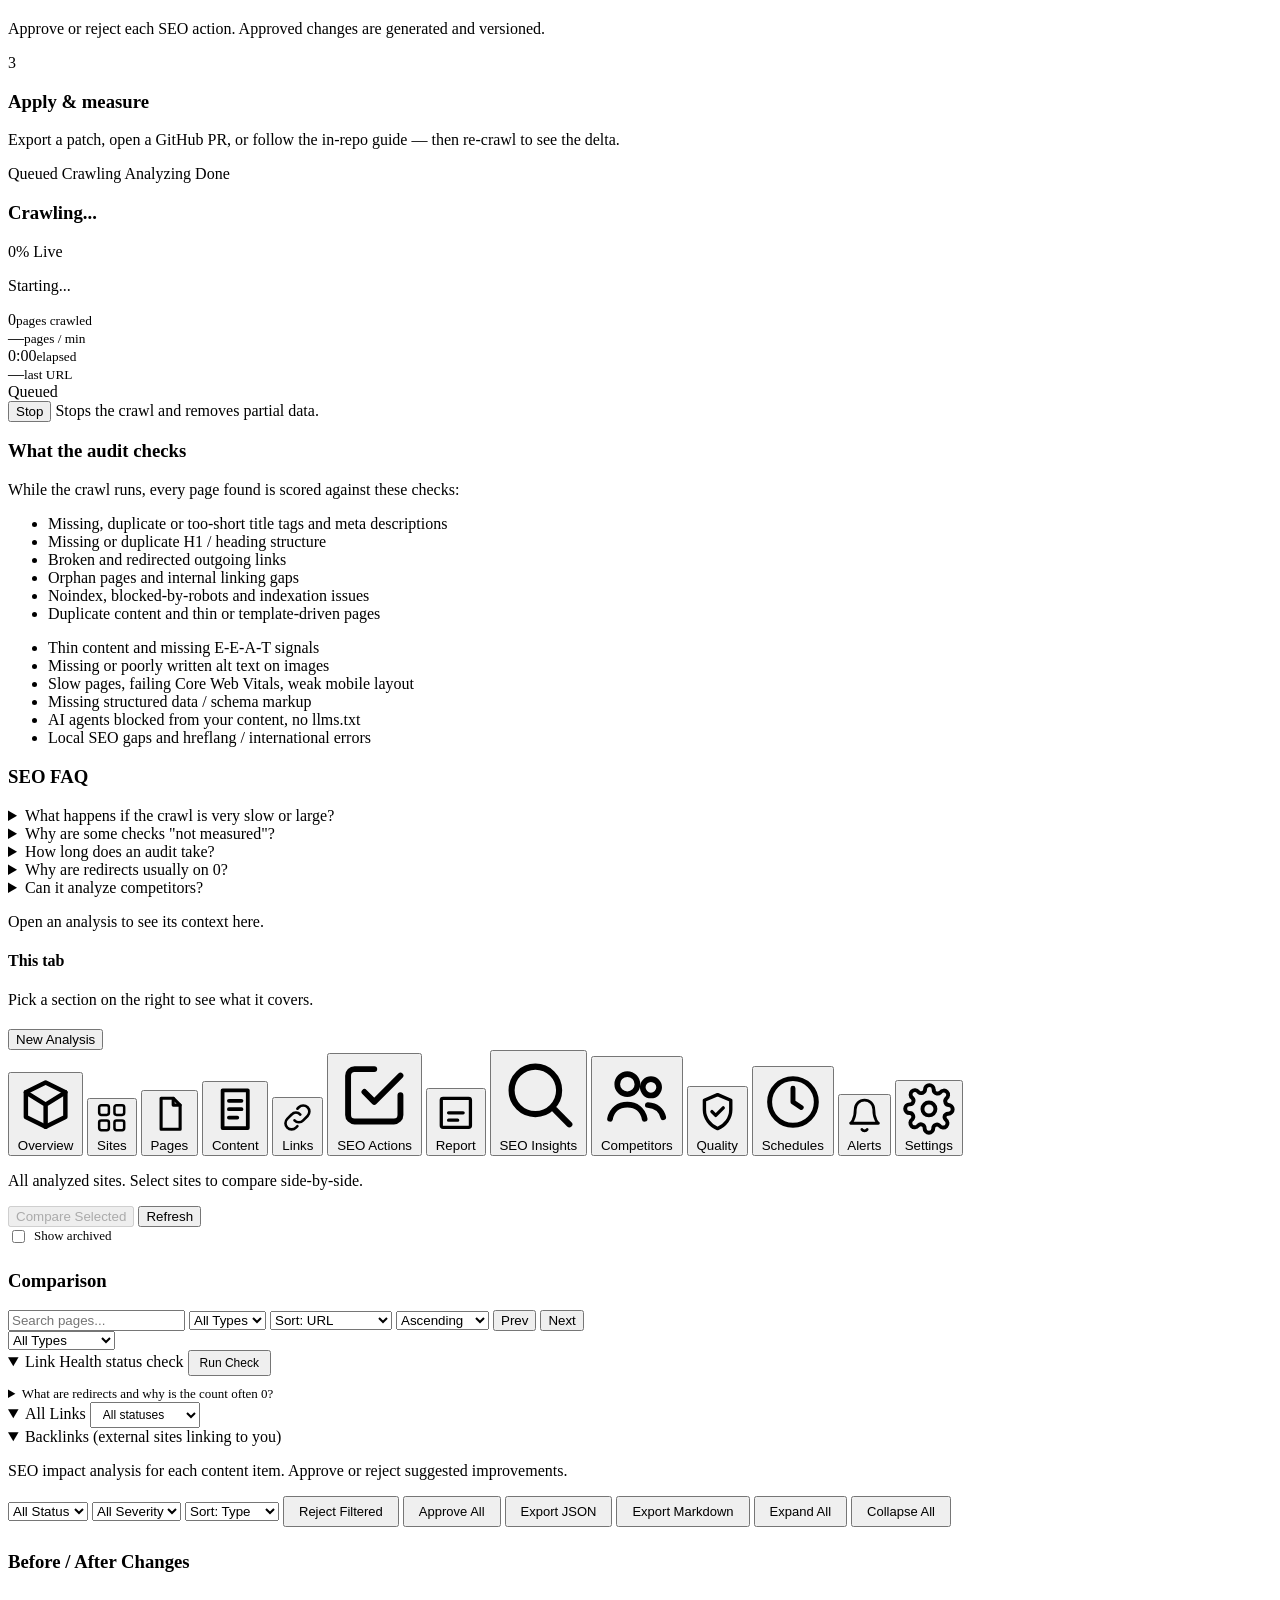
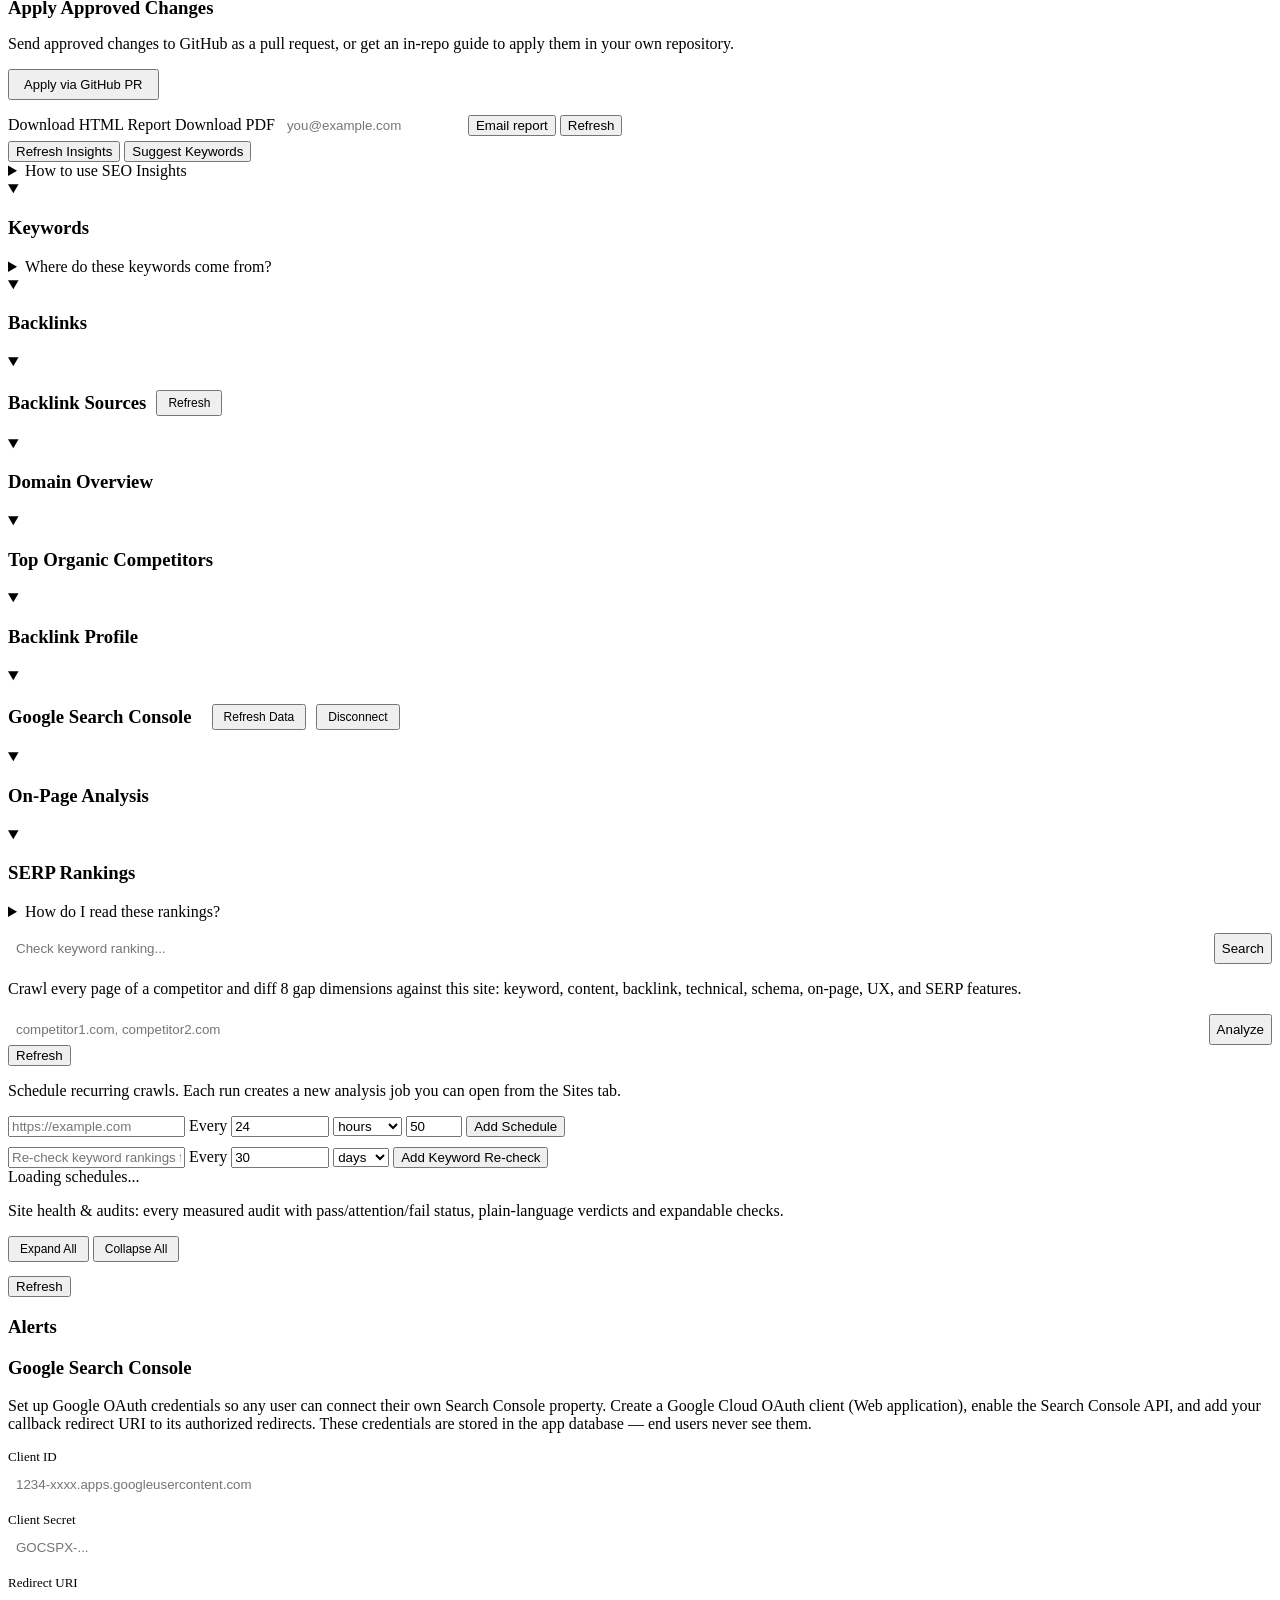
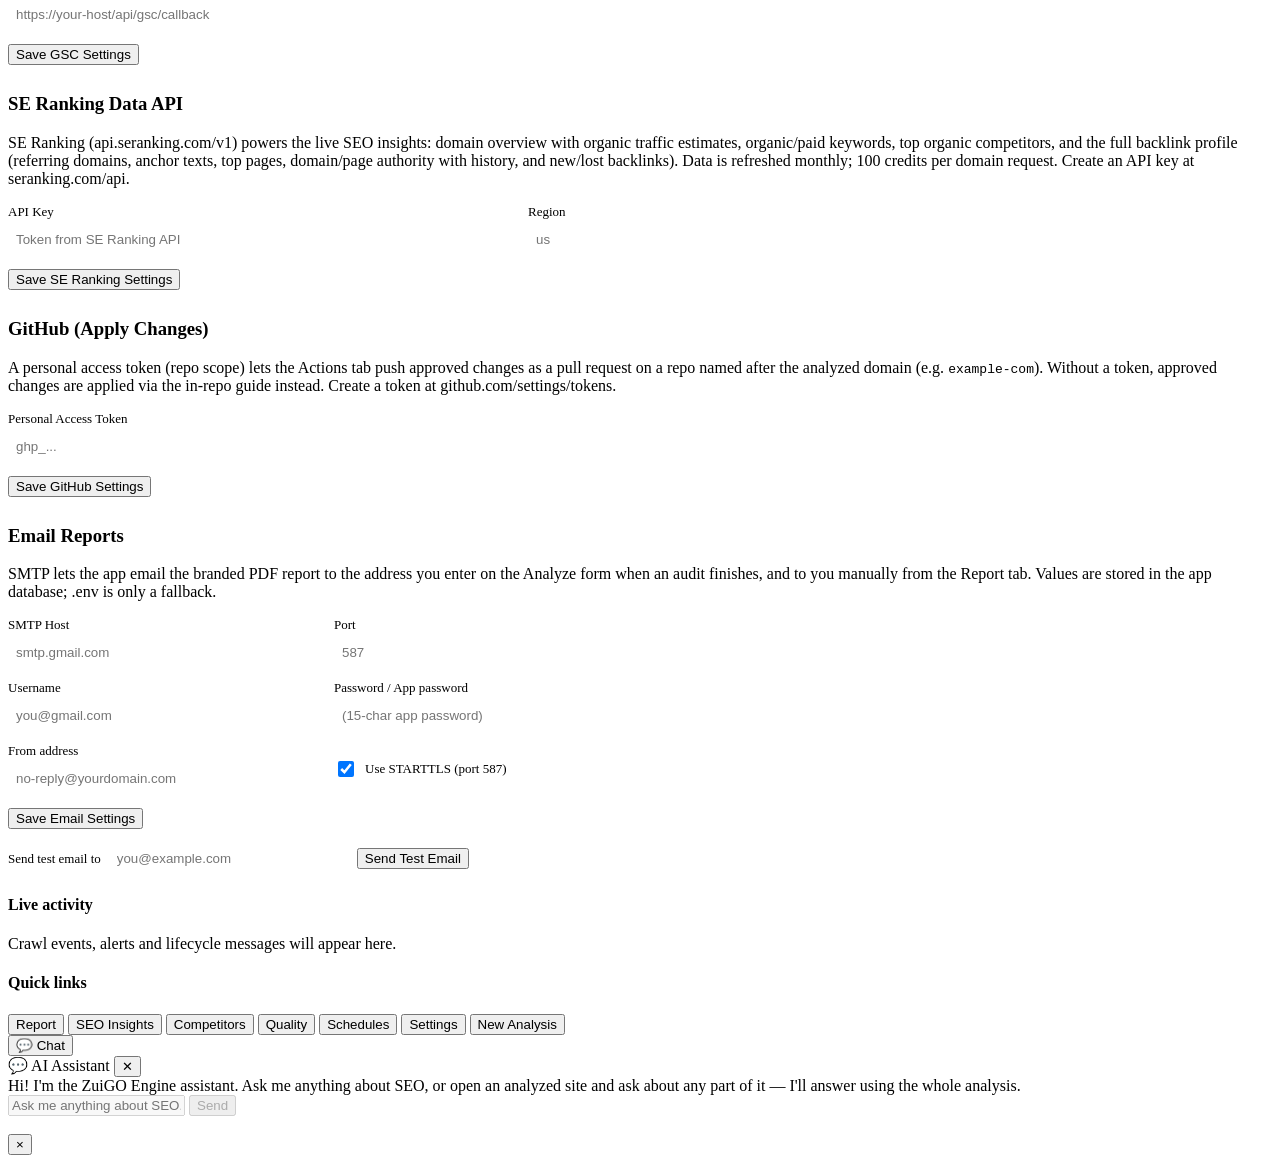
==== commit fcf63880: "Clean Analyze/sites screens, landing Past analyses, SMTP test-send, stop-analysis with purge - rails" ====
--- a/frontend/index.html
+++ b/frontend/index.html
@@ -162,6 +162,10 @@
           <div class="crawl-stat"><span id="cs-last">—</span><small>last URL</small></div>
         </div>
         <div id="status-badge" class="status-badge status-queued">Queued</div>
+        <div class="progress-actions">
+          <button id="stop-analysis-btn" class="btn-danger btn-sm" type="button">Stop</button>
+          <span class="progress-actions-note" id="stop-analysis-note">Stops the crawl and removes partial data.</span>
+        </div>
       </div>
 
       <div class="progress-info">
@@ -708,6 +712,15 @@
               <button id="smtp-settings-save" class="btn-primary">Save Email Settings</button>
               <span id="smtp-settings-status" class="count-label"></span>
             </div>
+            <div style="margin-top:14px;display:flex;align-items:center;gap:12px;flex-wrap:wrap">
+              <label style="font-size:13px;color:var(--text-secondary);display:flex;align-items:center;gap:8px">
+                Send test email to
+                <input type="email" id="smtp-test-to" class="settings-input" placeholder="you@example.com" style="padding:8px;border-radius:6px;border:1px solid var(--border);background:var(--bg-secondary);color:var(--text);width:220px">
+              </label>
+              <button id="smtp-test-send" class="btn-secondary">Send Test Email</button>
+              <span id="smtp-test-status" class="count-label"></span>
+            </div>
+            <div class="service-error" id="smtp-test-error" style="margin-top:12px;display:none"></div>
             <div id="smtp-settings-hint" class="service-error" style="margin-top:14px;display:none"></div>
           </div>
         </div>
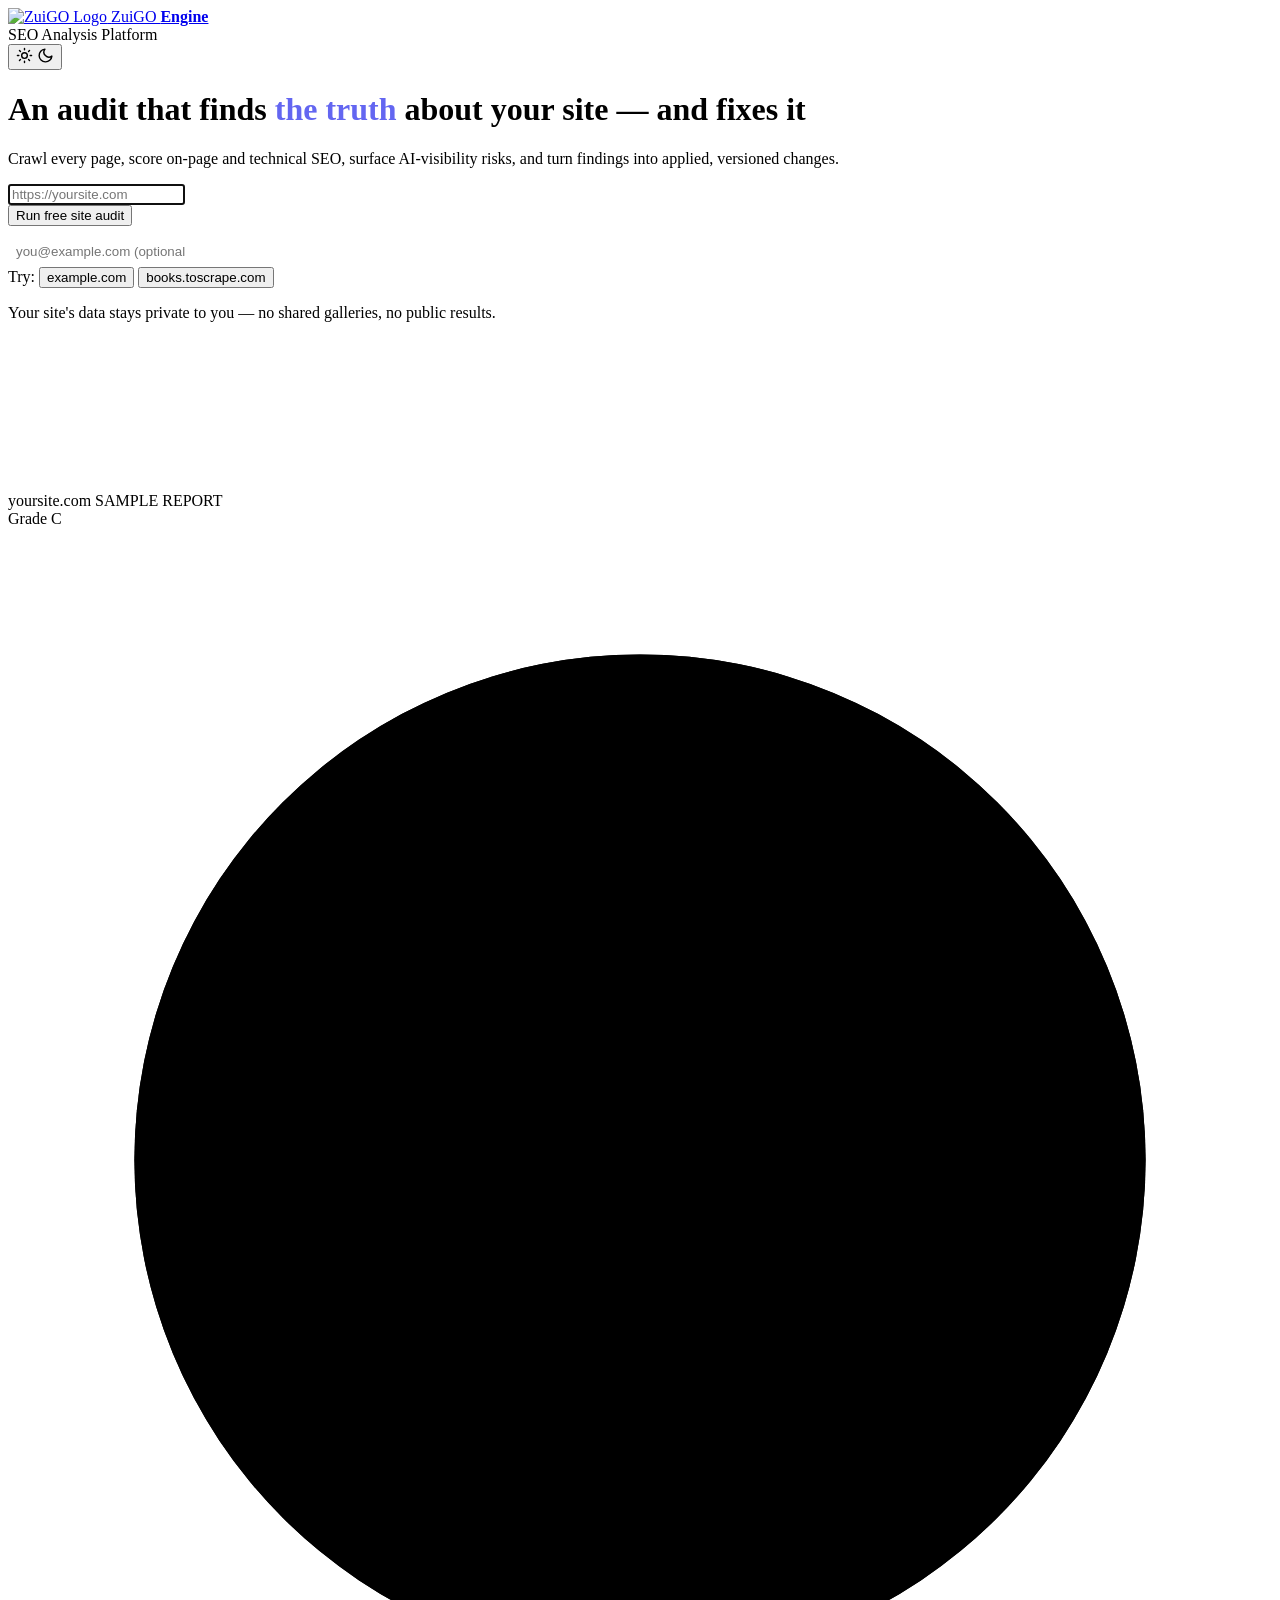
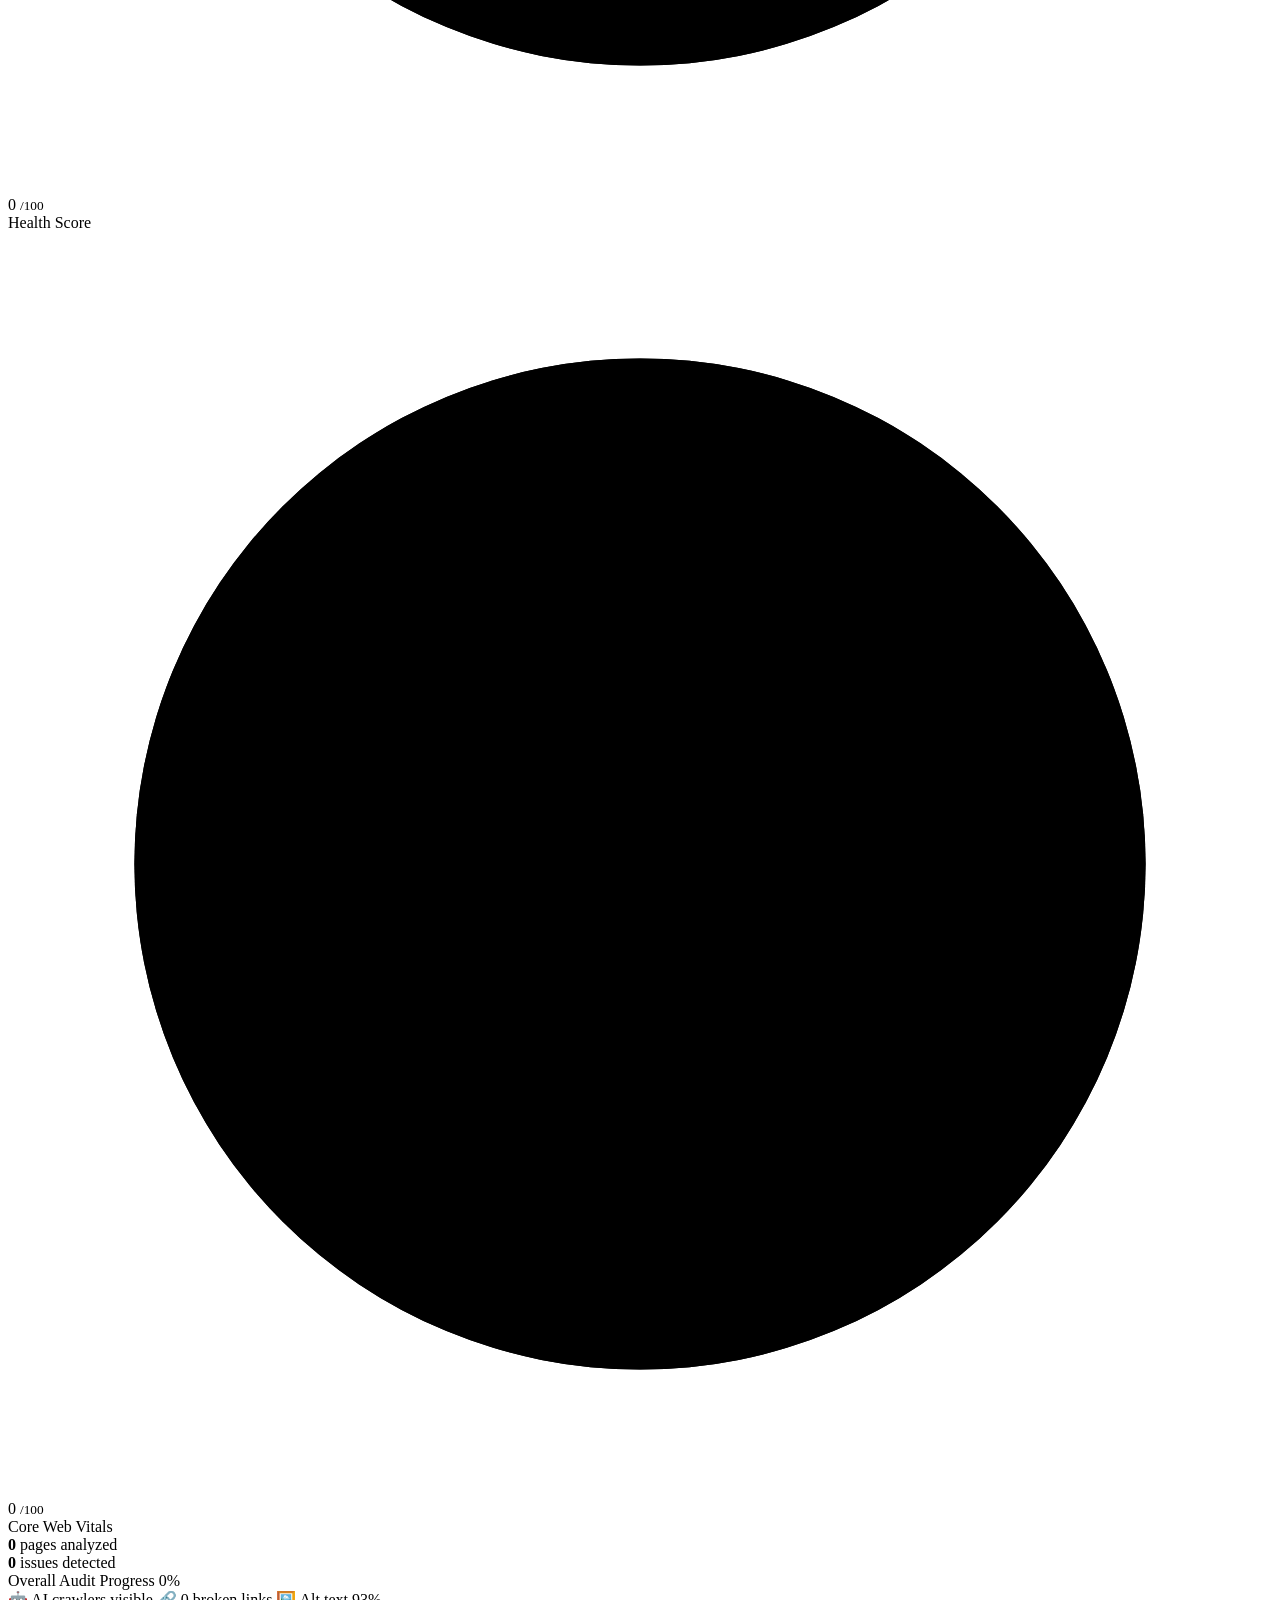
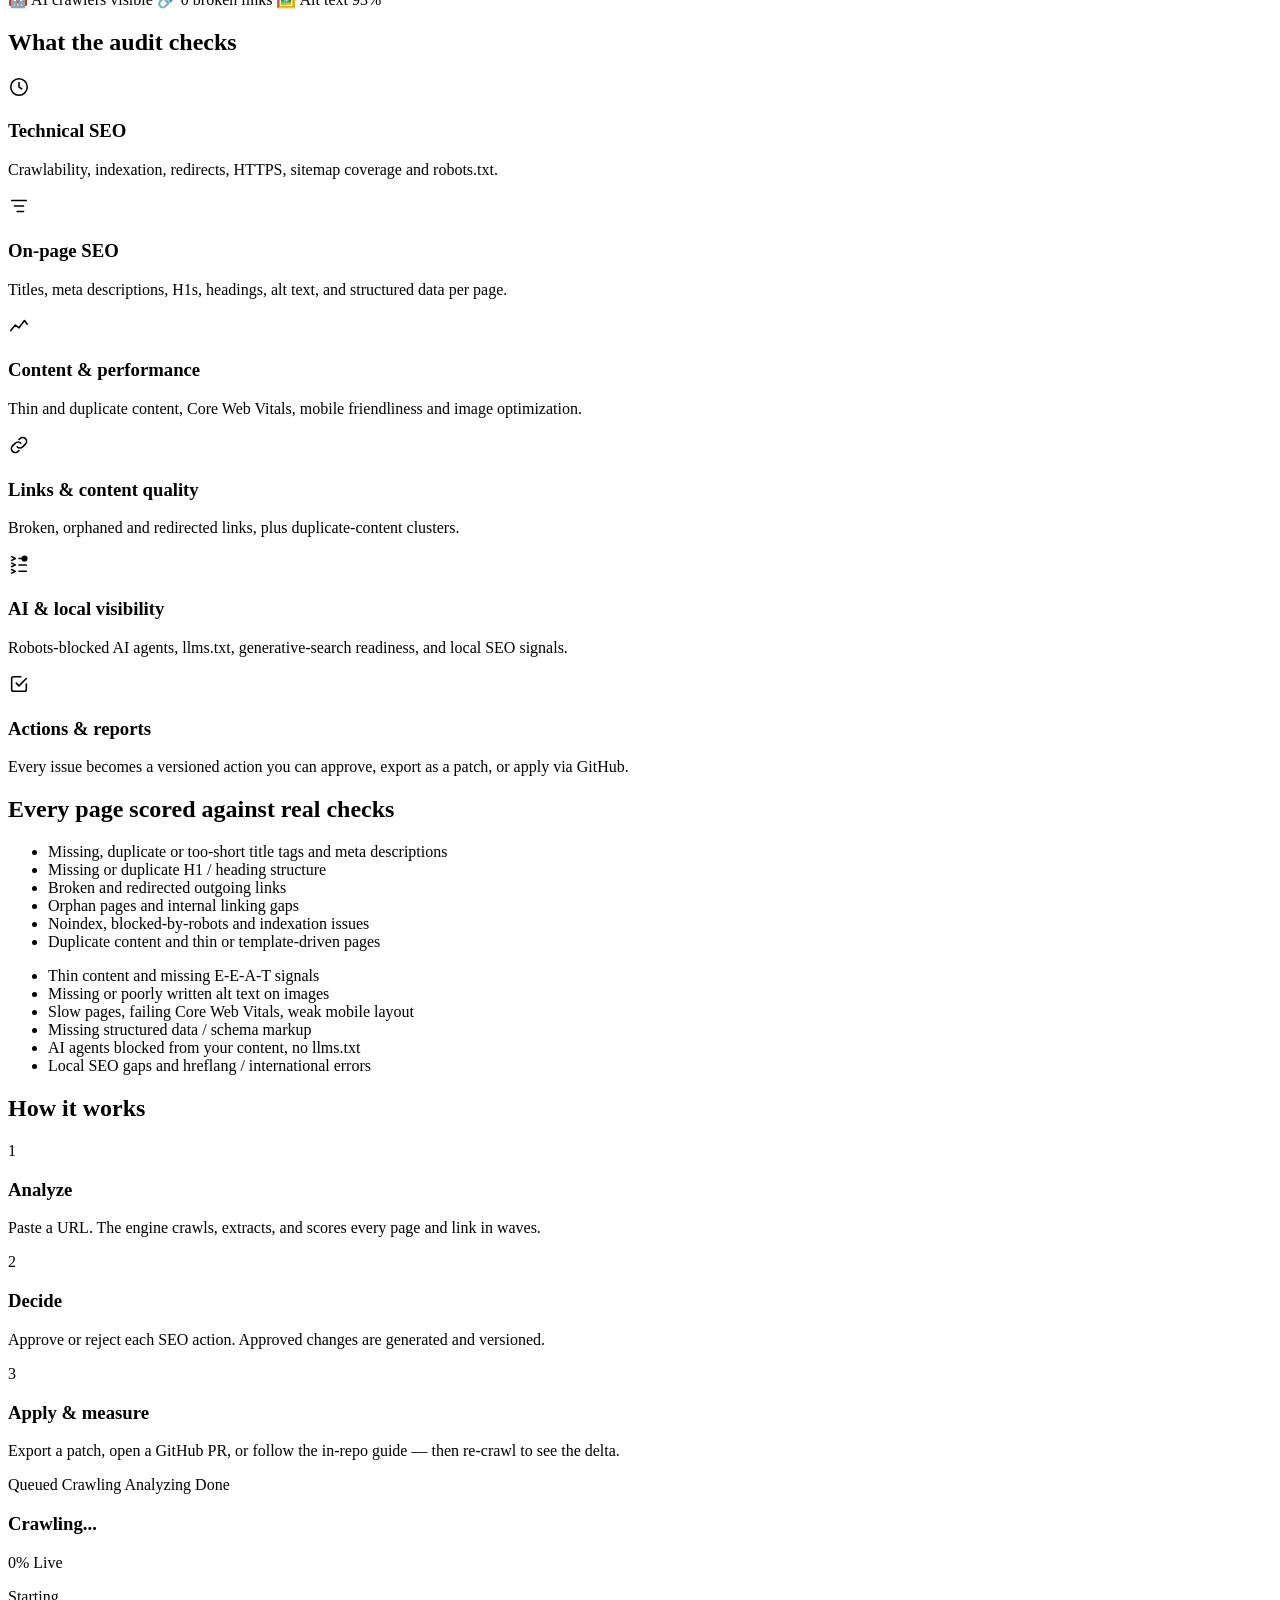
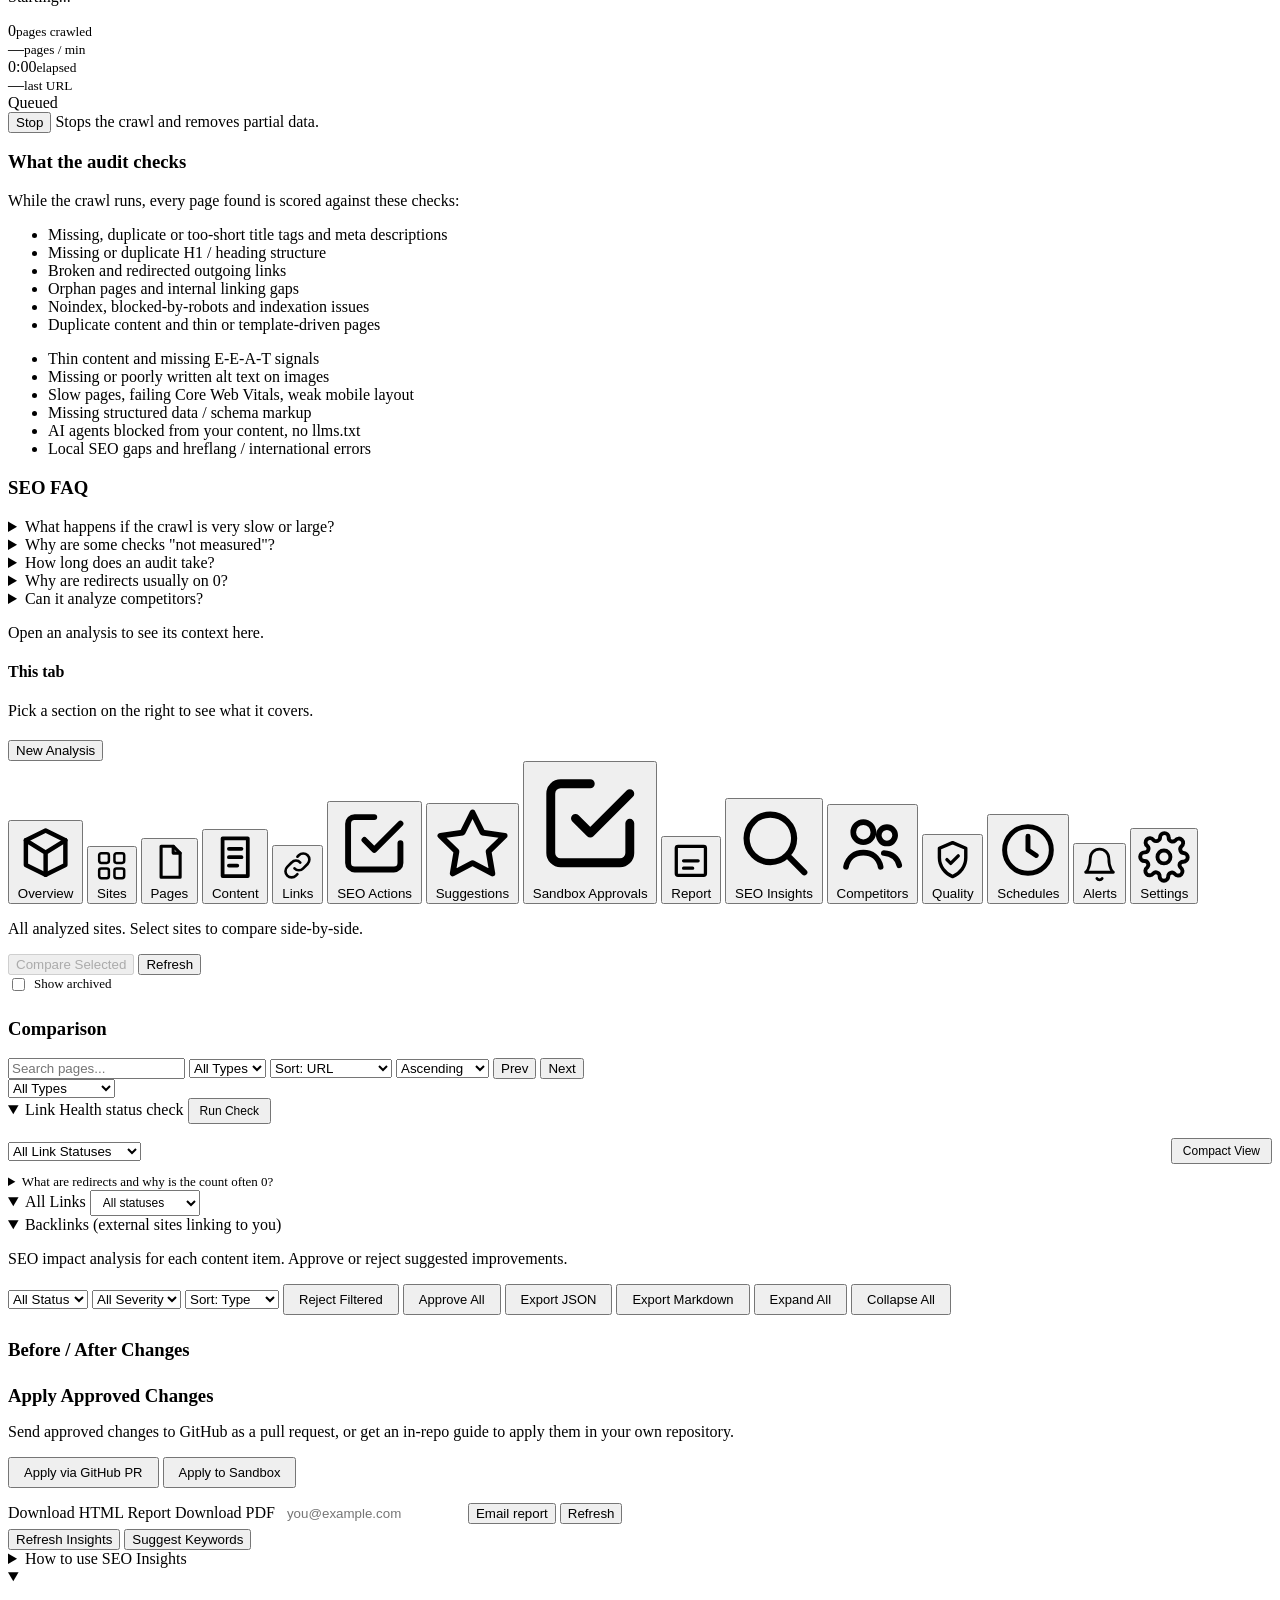
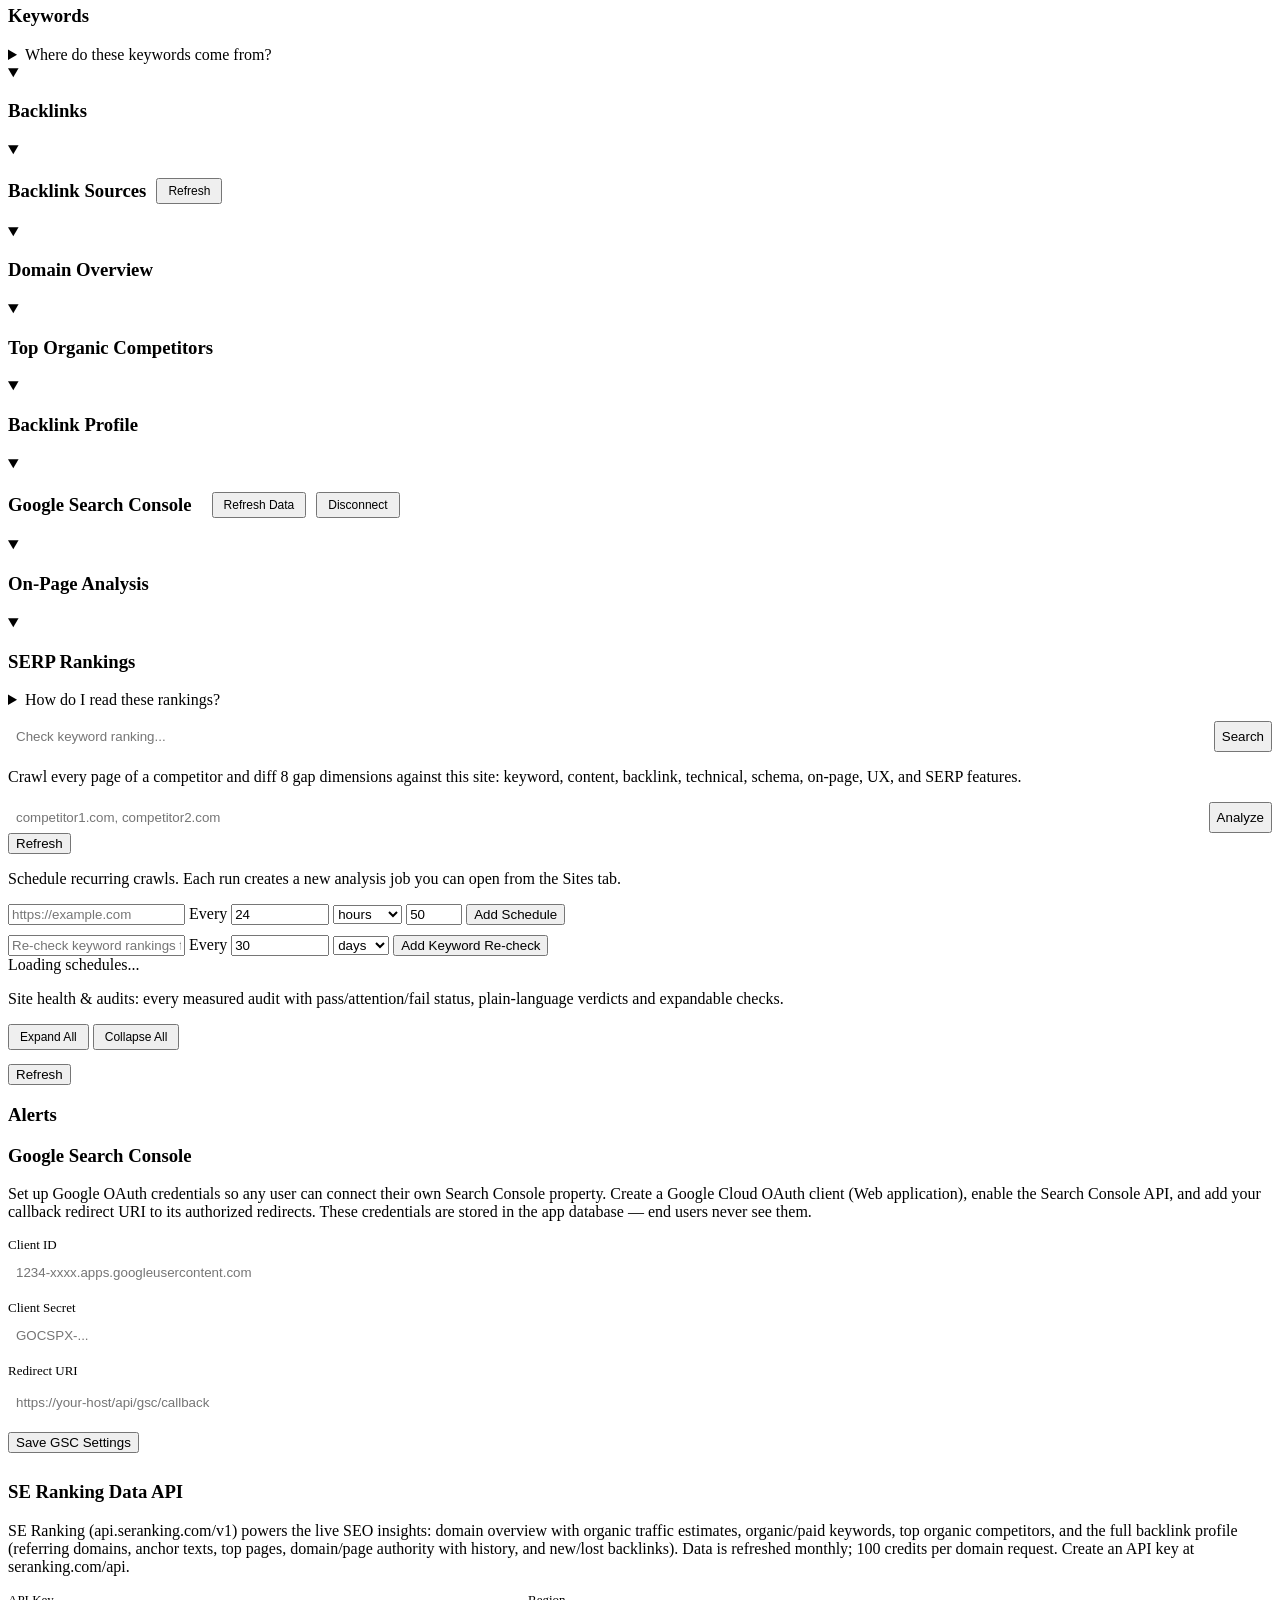
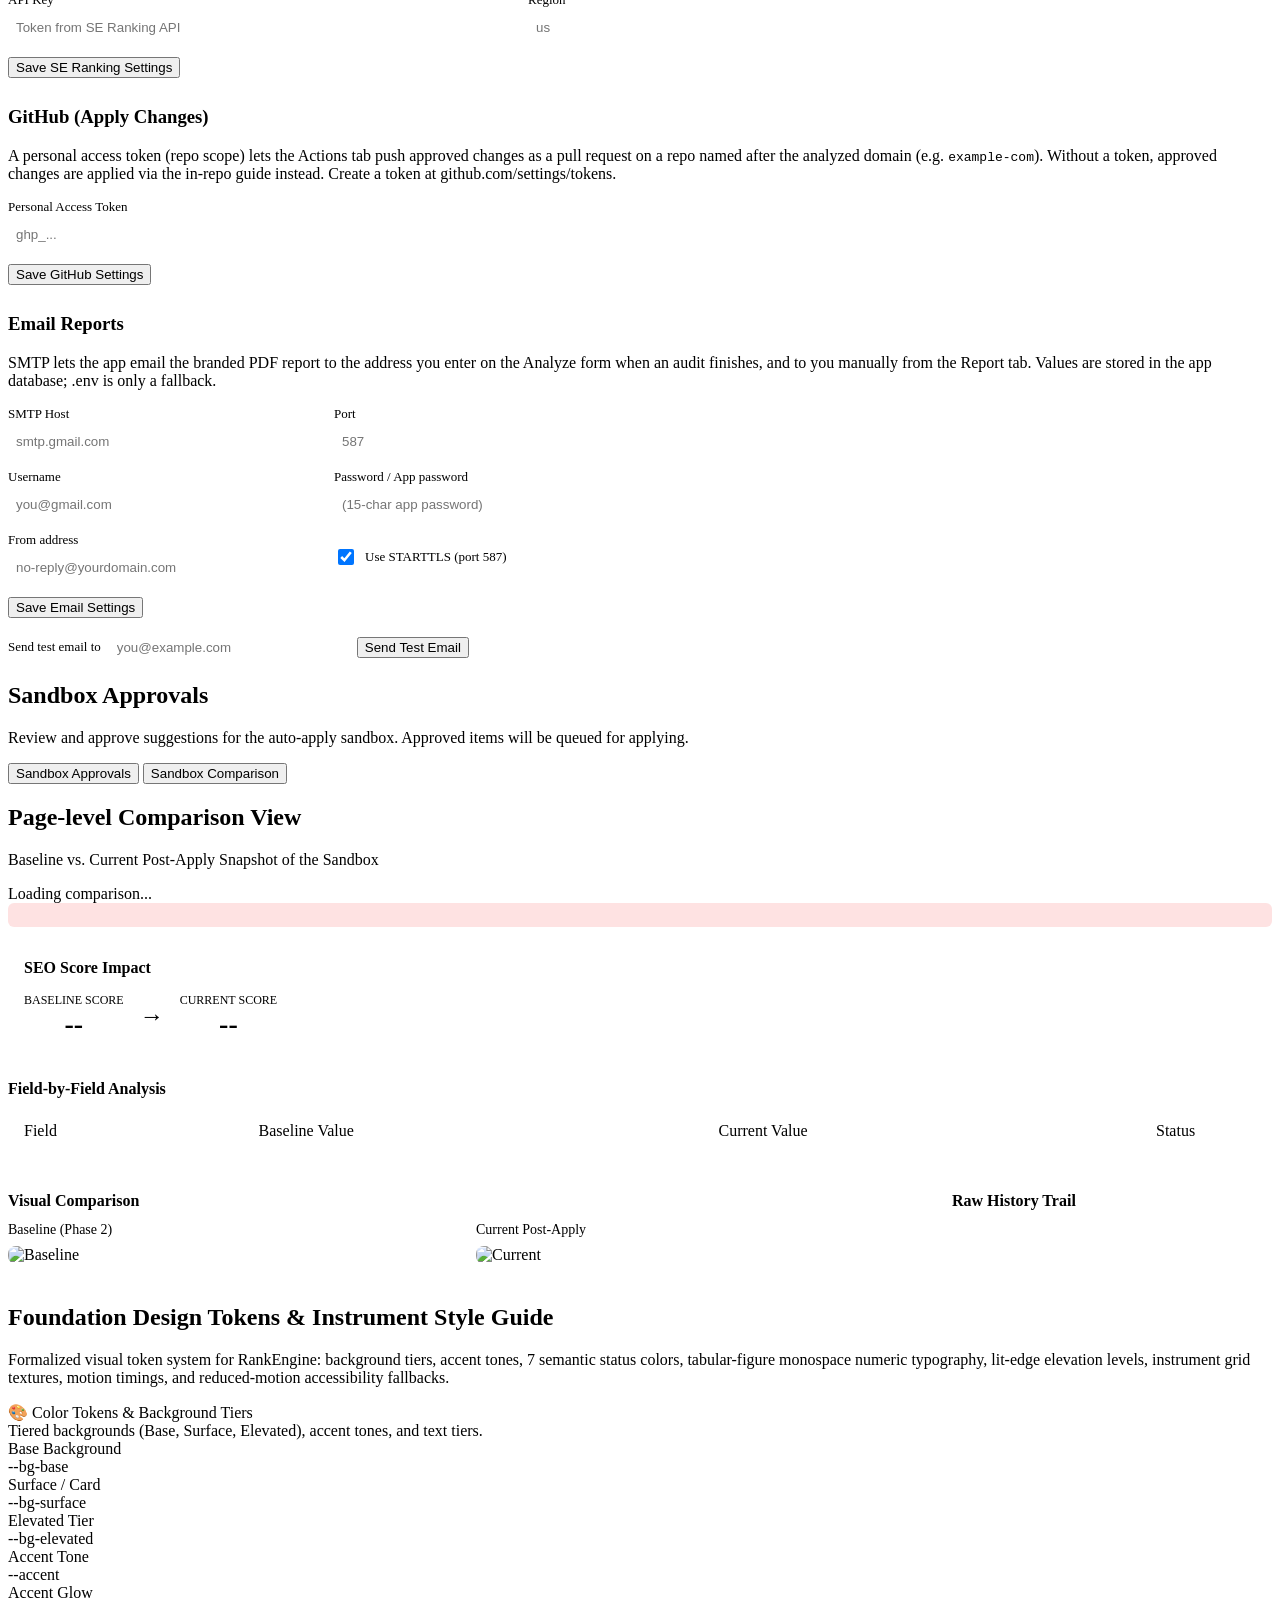
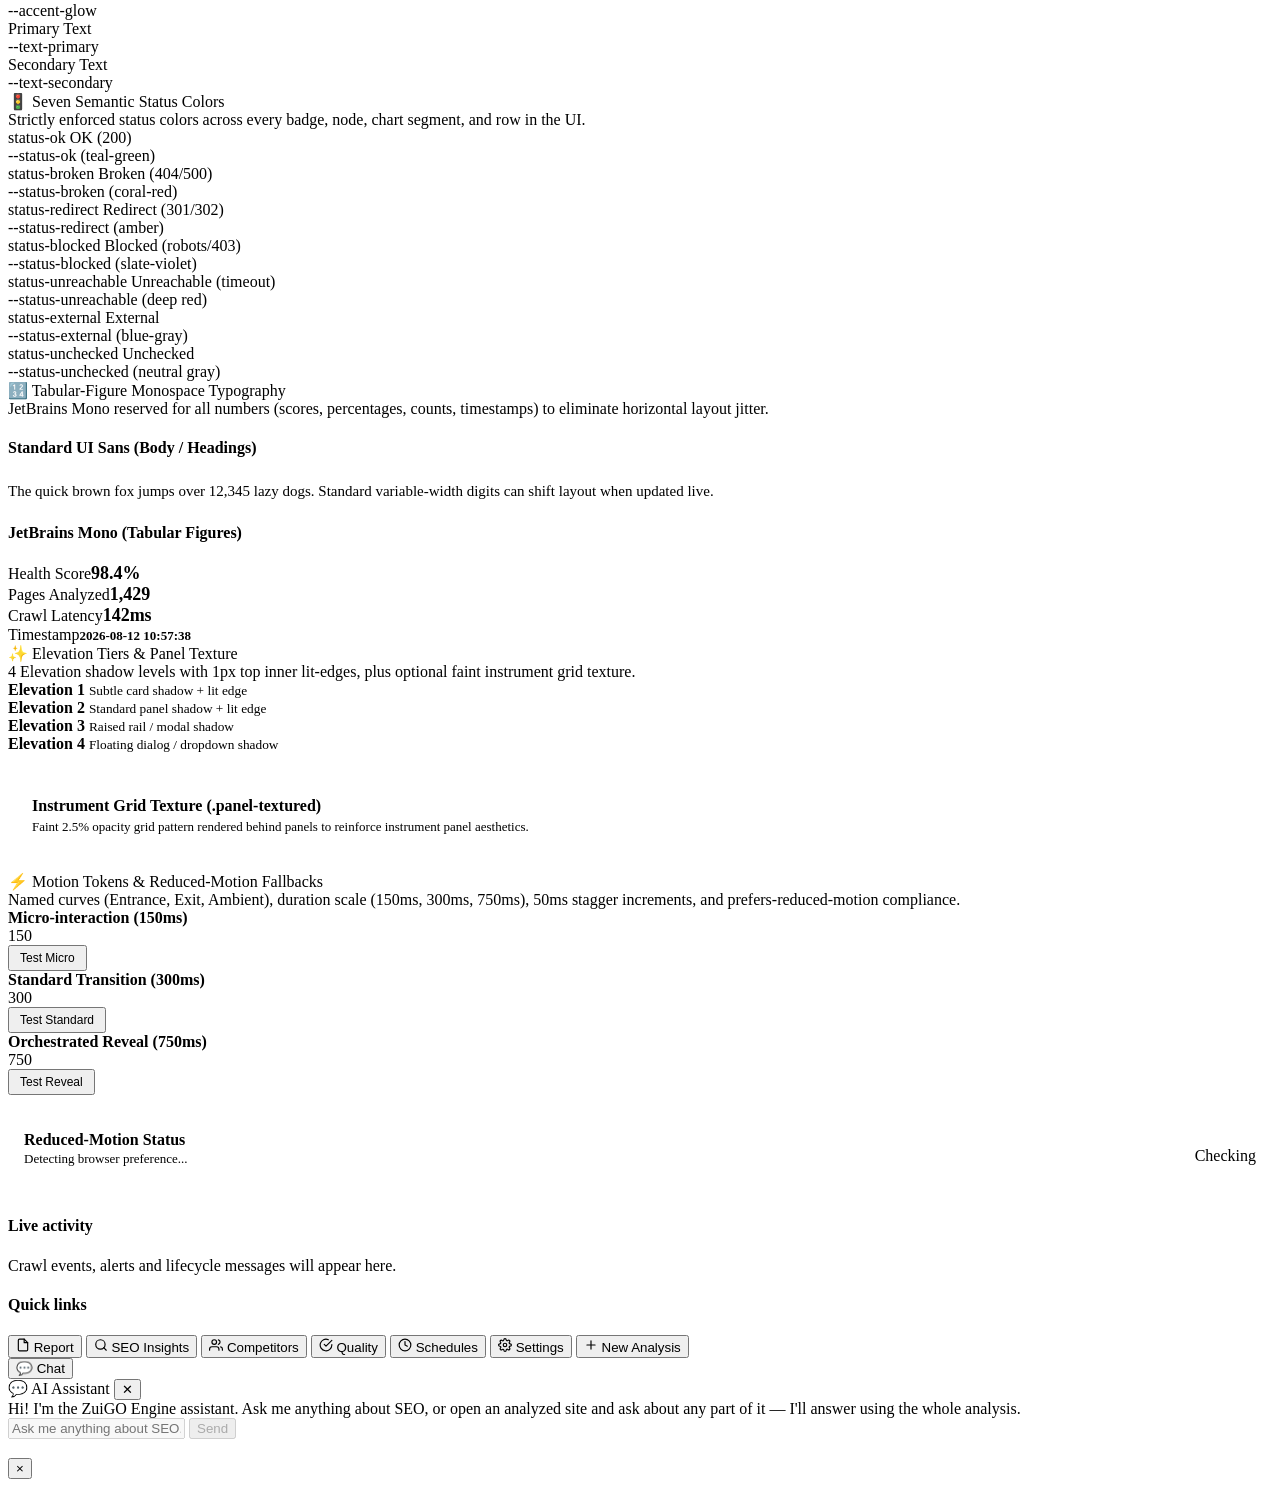
==== commit b417cd5b: "Phase 5: Page-level comparison view + fix git_static_connector test 5-tuple unpack - backend/service" ====
--- a/frontend/index.html
+++ b/frontend/index.html
@@ -5,8 +5,11 @@
 <meta name="viewport" content="width=device-width, initial-scale=1.0">
 <title>ZuiGO Engine — SEO Analysis</title>
 <meta name="description" content="ZuiGO Engine — crawl, audit, and fix SEO across your whole site.">
+<link rel="preconnect" href="https://fonts.googleapis.com">
+<link rel="preconnect" href="https://fonts.gstatic.com" crossorigin>
+<link href="https://fonts.googleapis.com/css2?family=JetBrains+Mono:wght@400;500;600;700&display=swap" rel="stylesheet">
 <link rel="icon" type="image/png" href="/static/logo.png">
-<link rel="stylesheet" href="/static/style.css">
+<link rel="stylesheet" href="/static/style.css?v=3">
 <script>
 (function () {
   try {
@@ -38,53 +41,166 @@
   </header>
 
   <main class="main">
-    <div id="input-section" class="input-section">
-      <h1>Analyze any website</h1>
+    <div id="input-section" class="input-section hero-container">
+      <div id="hero-radar-bg" class="hero-radar-bg" aria-hidden="true"></div>
+
+      <h1 class="hero-headline">An audit that finds <span id="hero-headline-truth" class="headline-truth" style="color:#6366f1;opacity:1;display:inline;visibility:visible;">the truth</span> about your site &mdash; and fixes it</h1>
       <p class="subtitle">Crawl every page, score on-page and technical SEO, surface AI-visibility risks, and turn findings into applied, versioned changes.</p>
+
       <form id="analyze-form" class="url-form">
         <div class="input-group">
-          <input type="url" id="url-input" placeholder="https://yoursite.com" required autofocus>
-          <button type="submit" id="analyze-btn">Run free site audit</button>
+          <div class="url-input-wrapper">
+            <input type="url" id="url-input" placeholder="https://yoursite.com" required autofocus autocomplete="off" spellcheck="false">
+            <span id="url-validation-icon" class="url-validation-icon" aria-label="URL validation indicator"></span>
+          </div>
+          <button type="submit" id="analyze-btn" class="btn-primary-glow">
+            <span id="analyze-btn-spinner" class="analyze-btn-spinner hidden" aria-hidden="true"></span>
+            <span id="analyze-btn-text">Run free site audit</span>
+          </button>
         </div>
         <div class="input-group" style="margin-top:10px">
           <input type="email" id="email-input" placeholder="you@example.com (optional — get the PDF report by email)" style="padding:8px;border-radius:6px;border:1px solid var(--border);background:var(--bg-secondary);color:var(--text);flex:1">
         </div>
-        <div class="examples">
-          Try: <a href="#" data-url="https://example.com">example.com</a> · <a href="#" data-url="https://books.toscrape.com">books.toscrape.com</a>
+        <div class="examples-row">
+          <span class="examples-label">Try:</span>
+          <button type="button" class="example-chip" data-url="https://example.com">example.com</button>
+          <button type="button" class="example-chip" data-url="https://books.toscrape.com">books.toscrape.com</button>
         </div>
         <p class="privacy-note">Your site's data stays private to you — no shared galleries, no public results.</p>
       </form>
+
+      <!-- Interactive 3D Sample Report Card -->
+      <div id="sample-report-card" class="sample-report-card elevation-3 panel-textured">
+        <canvas id="src-ambient-canvas" class="src-ambient-canvas" aria-hidden="true"></canvas>
+        <div class="src-card-inner">
+          <div class="src-header">
+            <div class="src-domain-lockup">
+              <span class="src-domain">yoursite.com</span>
+              <span class="src-badge-label">SAMPLE REPORT</span>
+            </div>
+            <span class="status-chip badge-status-redirect src-grade-chip">Grade C</span>
+          </div>
+
+          <div class="src-metrics-grid">
+            <!-- Health Score Radial Arc Gauge (79/100 Healthy) -->
+            <div class="src-gauge-card">
+              <div class="src-gauge-wrapper">
+                <svg class="src-gauge-svg" viewBox="0 0 100 100">
+                  <circle class="gauge-circle-bg" cx="50" cy="50" r="40" />
+                  <circle id="src-health-gauge" class="gauge-circle-fill status-ok-gauge" cx="50" cy="50" r="40" stroke-dasharray="251.2" stroke-dashoffset="251.2" />
+                </svg>
+                <div class="src-gauge-center">
+                  <span id="src-health-num" class="src-score-val tabular-nums">0</span>
+                  <small>/100</small>
+                </div>
+              </div>
+              <span class="src-gauge-label">Health Score</span>
+            </div>
+
+            <!-- Core Web Vitals Radial Arc Gauge (56/100 Warning) -->
+            <div class="src-gauge-card">
+              <div class="src-gauge-wrapper">
+                <svg class="src-gauge-svg" viewBox="0 0 100 100">
+                  <circle class="gauge-circle-bg" cx="50" cy="50" r="40" />
+                  <circle id="src-vitals-gauge" class="gauge-circle-fill status-warning-gauge" cx="50" cy="50" r="40" stroke-dasharray="251.2" stroke-dashoffset="251.2" />
+                </svg>
+                <div class="src-gauge-center">
+                  <span id="src-vitals-num" class="src-score-val tabular-nums">0</span>
+                  <small>/100</small>
+                </div>
+              </div>
+              <span class="src-gauge-label">Core Web Vitals</span>
+            </div>
+          </div>
+
+          <div class="src-stats-row">
+            <div class="src-stat-pill">
+              <strong class="tabular-nums" id="src-pages-num">0</strong> pages analyzed
+            </div>
+            <div class="src-stat-pill">
+              <strong class="tabular-nums" id="src-issues-num">0</strong> issues detected
+            </div>
+          </div>
+
+          <!-- Progress Bar Fill -->
+          <div class="src-progress-container">
+            <div class="src-progress-header">
+              <span>Overall Audit Progress</span>
+              <span class="tabular-nums" id="src-progress-pct">0%</span>
+            </div>
+            <div class="src-progress-track">
+              <div id="src-progress-bar" class="src-progress-fill" style="width: 0%"></div>
+            </div>
+          </div>
+
+          <!-- 3 Staggered Entrance Tags -->
+          <div class="src-tags-row">
+            <span class="src-tag stagger-item">🤖 AI crawlers visible</span>
+            <span class="src-tag stagger-item">🔗 0 broken links</span>
+            <span class="src-tag stagger-item">🖼️ Alt text 93%</span>
+          </div>
+        </div>
+      </div>
 
       <section class="analyze-section">
         <h2 class="section-title-landing">What the audit checks</h2>
         <div class="features-grid">
-          <div class="feature-card">
-            <svg class="feature-icon" width="22" height="22" viewBox="0 0 24 24" fill="none" stroke="currentColor" stroke-width="1.7" stroke-linecap="round" stroke-linejoin="round"><circle cx="12" cy="12" r="9"/><path d="M12 7v5l3 2"/></svg>
+          <!-- 1. Technical SEO (Clock / Crawlability) -->
+          <div class="feature-card feature-card-tech">
+            <svg class="feature-icon icon-tech" width="22" height="22" viewBox="0 0 24 24" fill="none" stroke="currentColor" stroke-width="1.7" stroke-linecap="round" stroke-linejoin="round">
+              <circle cx="12" cy="12" r="9"/>
+              <path class="icon-clock-hand" d="M12 7v5l3 2"/>
+            </svg>
             <h3>Technical SEO</h3>
             <p>Crawlability, indexation, redirects, HTTPS, sitemap coverage and robots.txt.</p>
           </div>
-          <div class="feature-card">
-            <svg class="feature-icon" width="22" height="22" viewBox="0 0 24 24" fill="none" stroke="currentColor" stroke-width="1.7" stroke-linecap="round" stroke-linejoin="round"><path d="M4 6h16M7 12h10M10 18h7"/></svg>
+
+          <!-- 2. On-page SEO (Document & Heading lines) -->
+          <div class="feature-card feature-card-onpage">
+            <svg class="feature-icon icon-onpage" width="22" height="22" viewBox="0 0 24 24" fill="none" stroke="currentColor" stroke-width="1.7" stroke-linecap="round" stroke-linejoin="round">
+              <path d="M4 6h16"/>
+              <line class="icon-heading-line-1" x1="7" y1="12" x2="17" y2="12"/>
+              <line class="icon-heading-line-2" x1="10" y1="18" x2="17" y2="18"/>
+            </svg>
             <h3>On-page SEO</h3>
             <p>Titles, meta descriptions, H1s, headings, alt text, and structured data per page.</p>
           </div>
-          <div class="feature-card">
-            <svg class="feature-icon" width="22" height="22" viewBox="0 0 24 24" fill="none" stroke="currentColor" stroke-width="1.7" stroke-linecap="round" stroke-linejoin="round"><path d="M3 17l5-6 4 3 6-8 3 4"/></svg>
+
+          <!-- 3. Content & performance (Speed & Trend line) -->
+          <div class="feature-card feature-card-content">
+            <svg class="feature-icon icon-content" width="22" height="22" viewBox="0 0 24 24" fill="none" stroke="currentColor" stroke-width="1.7" stroke-linecap="round" stroke-linejoin="round">
+              <path class="icon-trend-line" d="M3 17l5-6 4 3 6-8 3 4"/>
+            </svg>
             <h3>Content &amp; performance</h3>
             <p>Thin and duplicate content, Core Web Vitals, mobile friendliness and image optimization.</p>
           </div>
-          <div class="feature-card">
-            <svg class="feature-icon" width="22" height="22" viewBox="0 0 24 24" fill="none" stroke="currentColor" stroke-width="1.7" stroke-linecap="round" stroke-linejoin="round"><path d="M10 14a4 4 0 0 0 6 0l3-3a4 4 0 1 0-6-6l-1 1M14 10a4 4 0 0 0-6 0l-3 3a4 4 0 1 0 6 6l1-1"/></svg>
+
+          <!-- 4. Links & content quality (Chain links) -->
+          <div class="feature-card feature-card-links">
+            <svg class="feature-icon icon-links" width="22" height="22" viewBox="0 0 24 24" fill="none" stroke="currentColor" stroke-width="1.7" stroke-linecap="round" stroke-linejoin="round">
+              <path class="icon-link-half-1" d="M10 14a4 4 0 0 0 6 0l3-3a4 4 0 1 0-6-6l-1 1"/>
+              <path class="icon-link-half-2" d="M14 10a4 4 0 0 0-6 0l-3 3a4 4 0 1 0 6 6l1-1"/>
+            </svg>
             <h3>Links &amp; content quality</h3>
             <p>Broken, orphaned and redirected links, plus duplicate-content clusters.</p>
           </div>
-          <div class="feature-card">
-            <svg class="feature-icon" width="22" height="22" viewBox="0 0 24 24" fill="none" stroke="currentColor" stroke-width="1.7" stroke-linecap="round" stroke-linejoin="round"><path d="M4 4l4 2 -4 2M12 6h8M4 11l4 2-4 2M12 13h8M4 18l4 2-4 2M12 20h8"/></svg>
+
+          <!-- 5. AI & local visibility (AI Sparkle) -->
+          <div class="feature-card feature-card-ai">
+            <svg class="feature-icon icon-ai" width="22" height="22" viewBox="0 0 24 24" fill="none" stroke="currentColor" stroke-width="1.7" stroke-linecap="round" stroke-linejoin="round">
+              <path d="M4 4l4 2 -4 2M12 6h8M4 11l4 2-4 2M12 13h8M4 18l4 2-4 2M12 20h8"/>
+              <circle class="icon-ai-sparkle" cx="18" cy="6" r="2.5" fill="currentColor"/>
+            </svg>
             <h3>AI &amp; local visibility</h3>
             <p>Robots-blocked AI agents, llms.txt, generative-search readiness, and local SEO signals.</p>
           </div>
-          <div class="feature-card">
-            <svg class="feature-icon" width="22" height="22" viewBox="0 0 24 24" fill="none" stroke="currentColor" stroke-width="1.7" stroke-linecap="round" stroke-linejoin="round"><path d="M9 11l3 3 8-8M20 12v6a2 2 0 0 1-2 2H6a2 2 0 0 1-2-2V6a2 2 0 0 1 2-2h8"/></svg>
+
+          <!-- 6. Actions & reports (Versioned Patch Checkmark) -->
+          <div class="feature-card feature-card-actions">
+            <svg class="feature-icon icon-actions" width="22" height="22" viewBox="0 0 24 24" fill="none" stroke="currentColor" stroke-width="1.7" stroke-linecap="round" stroke-linejoin="round">
+              <path class="icon-action-checkmark" d="M9 11l3 3 8-8"/>
+              <path d="M20 12v6a2 2 0 0 1-2 2H6a2 2 0 0 1-2-2V6a2 2 0 0 1 2-2h8"/>
+            </svg>
             <h3>Actions &amp; reports</h3>
             <p>Every issue becomes a versioned action you can approve, export as a patch, or apply via GitHub.</p>
           </div>
@@ -267,6 +383,18 @@
           <svg viewBox="0 0 24 24" fill="none" stroke="currentColor" stroke-width="1.8" stroke-linecap="round" stroke-linejoin="round"><path d="M9 11l3 3 8-8"/><path d="M20 12v6a2 2 0 0 1-2 2H6a2 2 0 0 1-2-2V6a2 2 0 0 1 2-2h6"/></svg>
           <span>SEO Actions</span>
         </button>
+        <button class="tab" data-tab="suggestions">
+          <svg viewBox="0 0 24 24" fill="none" stroke="currentColor" stroke-width="1.8" stroke-linecap="round" stroke-linejoin="round"><polygon points="12 2 15.09 8.26 22 9.27 17 14.14 18.18 21.02 12 17.77 5.82 21.02 7 14.14 2 9.27 8.91 8.26 12 2"/></svg>
+          <span>Suggestions</span>
+        </button>
+        <button class="tab" data-tab="sandbox-approvals">
+          <svg viewBox="0 0 24 24" fill="none" stroke="currentColor" stroke-width="1.8" stroke-linecap="round" stroke-linejoin="round"><path d="M9 11l3 3 8-8"/><path d="M20 12v6a2 2 0 0 1-2 2H6a2 2 0 0 1-2-2V6a2 2 0 0 1 2-2h6"/></svg>
+          <span>Sandbox Approvals</span>
+        </button>
+        <button class="tab" data-tab="sandbox-comparison" style="display: none;">
+          <svg viewBox="0 0 24 24" fill="none" stroke="currentColor" stroke-width="1.8" stroke-linecap="round" stroke-linejoin="round"><rect x="3" y="3" width="18" height="18" rx="2" ry="2"/><line x1="12" y1="3" x2="12" y2="21"/></svg>
+          <span>Sandbox Comparison</span>
+        </button>
         <span class="tab-divider" role="separator"></span>
         <button class="tab" data-tab="report">
           <svg viewBox="0 0 24 24" fill="none" stroke="currentColor" stroke-width="1.8" stroke-linecap="round" stroke-linejoin="round"><path d="M5 4h14a1 1 0 0 1 1 1v14a1 1 0 0 1-1 1H5a1 1 0 0 1-1-1V5a1 1 0 0 1 1-1z"/><path d="M8 12h8M8 16h5"/></svg>
@@ -367,6 +495,58 @@
       </div>
 
       <div class="tab-content hidden" id="tab-links">
+        <div class="graph-header-bar" style="display:none !important">
+          <div class="graph-title-group">
+            <h3>Crawl Graph Topology</h3>
+            <p class="section-desc">Interactive 3D force-directed site topology. Nodes represent pages, edges represent internal/external links.</p>
+          </div>
+          <div class="graph-actions">
+            <button id="graph-limit-toggle-btn" class="btn-secondary" type="button" title="Toggle top density vs full graph">Top 100 Nodes</button>
+            <button id="graph-rotate-toggle-btn" class="btn-secondary" type="button" title="Toggle auto rotation">Pause Rotate</button>
+            <button id="graph-reset-cam-btn" class="btn-secondary" type="button" title="Reset camera angle">Reset View</button>
+          </div>
+        </div>
+
+        <div id="crawl-graph-section" class="crawl-graph-section elevation-2 panel-textured" style="display:none !important">
+          <div id="crawl-graph-container" class="crawl-graph-container">
+            <div id="crawl-graph-canvas" class="crawl-graph-canvas"></div>
+            <div id="crawl-graph-loading" class="crawl-graph-loading">
+              <div class="spinner"></div>
+              <span>Discovering site graph topology & relaxing forces...</span>
+            </div>
+            <div id="crawl-graph-fallback" class="crawl-graph-fallback hidden">
+              <p>WebGL unavailable or reduced-motion active. 3D visualizer disabled — full table view available below.</p>
+            </div>
+            <!-- Interactive Legend Overlay -->
+            <div class="crawl-graph-legend">
+              <span class="legend-item"><span class="legend-dot status-ok"></span> OK</span>
+              <span class="legend-item"><span class="legend-dot status-broken"></span> Broken</span>
+              <span class="legend-item"><span class="legend-dot status-redirect"></span> Redirect</span>
+              <span class="legend-item"><span class="legend-dot status-blocked"></span> Blocked</span>
+              <span class="legend-item"><span class="legend-dot status-unreachable"></span> Unreachable</span>
+              <span class="legend-item"><span class="legend-dot status-external"></span> External</span>
+            </div>
+            <!-- Graph Side Panel Drawer for clicked node -->
+            <div id="graph-node-panel" class="graph-node-panel hidden">
+              <div class="gn-header">
+                <span id="gn-status-badge" class="status-chip"></span>
+                <button id="gn-close-btn" class="gn-close-btn" type="button">&times;</button>
+              </div>
+              <h4 id="gn-title" class="gn-title"></h4>
+              <div id="gn-url" class="gn-url"></div>
+              <div class="gn-stats-grid">
+                <div class="gn-stat"><span id="gn-in-degree">0</span><small>In-Links</small></div>
+                <div class="gn-stat"><span id="gn-out-degree">0</span><small>Out-Links</small></div>
+                <div class="gn-stat"><span id="gn-code">-</span><small>Status Code</small></div>
+                <div class="gn-stat"><span id="gn-word-count">0</span><small>Word Count</small></div>
+              </div>
+              <div id="gn-actions" class="gn-actions" style="margin-top:8px">
+                <a id="gn-open-link" href="#" target="_blank" rel="noopener noreferrer" class="btn-primary" style="font-size:12px;padding:6px 12px;display:inline-block;text-align:center;width:100%">Open Page ↗</a>
+              </div>
+            </div>
+          </div>
+        </div>
+
         <div class="stats-grid" id="links-stats"></div>
         <details class="audit-card" open>
           <summary class="audit-check-summary">Link Health
@@ -374,6 +554,24 @@
             <button id="check-links-btn" class="btn-secondary" style="font-size:12px;padding:4px 10px">Run Check</button>
           </summary>
         <div id="link-health-summary" class="insights-card"></div>
+        <div class="table-controls-bar" style="margin-top:14px;margin-bottom:10px;display:flex;align-items:center;justify-content:space-between;gap:12px;flex-wrap:wrap">
+          <div style="display:flex;align-items:center;gap:10px;flex-wrap:wrap">
+            <select id="link-status-filter" class="filter-select" aria-label="Filter links by status">
+              <option value="all">All Link Statuses</option>
+              <option value="broken">Broken (4xx/5xx)</option>
+              <option value="redirect">Redirect (301/302)</option>
+              <option value="blocked">Blocked (401/403)</option>
+              <option value="unreachable">Unreachable</option>
+              <option value="ok">OK (200)</option>
+              <option value="external">External</option>
+              <option value="unchecked">Unchecked</option>
+            </select>
+            <span id="link-filter-count" class="count-label"></span>
+          </div>
+          <div style="display:flex;align-items:center;gap:8px">
+            <button id="link-density-toggle-btn" class="btn-secondary" type="button" style="font-size:12px;padding:4px 10px" title="Toggle table row density">Compact View</button>
+          </div>
+        </div>
         <div id="link-health-issues" class="insights-card"></div>
         <details style="margin-top:10px">
           <summary style="cursor:pointer;font-size:13px;color:var(--text-secondary)">What are redirects and why is the count often 0?</summary>
@@ -443,6 +641,7 @@
         <p class="section-desc">Send approved changes to GitHub as a pull request, or get an in-repo guide to apply them in your own repository.</p>
         <div class="table-controls" style="margin-bottom:10px">
           <button id="apply-changes-btn" class="btn-primary" style="padding:6px 14px;font-size:13px">Apply via GitHub PR</button>
+          <button id="apply-sandbox-btn" class="btn-primary" style="padding:6px 14px;font-size:13px">Apply to Sandbox</button>
           <span id="apply-changes-status" class="count-label"></span>
         </div>
         <div id="apply-guide-card" class="insights-card" style="display:none"></div>
@@ -725,6 +924,299 @@
           </div>
         </div>
       </div>
+
+      <div class="tab-content hidden" id="tab-sandbox-approvals">
+        <div class="section-header">
+          <h2>Sandbox Approvals</h2>
+          <p class="section-desc">Review and approve suggestions for the auto-apply sandbox. Approved items will be queued for applying.</p>
+          <button class="nav-btn" onclick="switchTab('sandbox-approvals')">Sandbox Approvals</button>
+          <button class="nav-btn" onclick="switchTab('sandbox-comparison')">Sandbox Comparison</button>
+        </div>
+        <div id="sandbox-approvals-queue" style="display:flex;flex-direction:column;gap:16px;"></div>
+      </div>
+
+      <div class="tab-content hidden" id="tab-sandbox-comparison">
+        <div class="section-header">
+          <h2>Page-level Comparison View</h2>
+          <p class="section-desc">Baseline vs. Current Post-Apply Snapshot of the Sandbox</p>
+        </div>
+        
+        <div id="sandbox-comparison-loading" class="empty-state">Loading comparison...</div>
+        <div id="sandbox-comparison-error" class="error-card hidden" style="background:#fee2e2;color:#991b1b;padding:12px;border-radius:6px;margin-bottom:16px;"></div>
+        
+        <div id="sandbox-comparison-content" class="hidden">
+          <div style="display: flex; gap: 24px; margin-bottom: 24px;">
+            <div style="flex: 2; background: white; border: 1px solid var(--border-color); border-radius: 8px; padding: 16px;">
+              <h3 style="margin-top:0;margin-bottom:16px;font-size:16px;">SEO Score Impact</h3>
+              <div style="display:flex; align-items:center; gap: 16px;">
+                <div style="text-align:center;">
+                  <div style="font-size:12px; color:var(--text-muted); text-transform:uppercase;">Baseline Score</div>
+                  <div id="comp-score-old" style="font-size:28px; font-weight:bold; color:var(--text-primary);">--</div>
+                </div>
+                <div style="font-size:24px; color:var(--text-muted);">→</div>
+                <div style="text-align:center;">
+                  <div style="font-size:12px; color:var(--text-muted); text-transform:uppercase;">Current Score</div>
+                  <div id="comp-score-new" style="font-size:28px; font-weight:bold; color:var(--text-primary);">--</div>
+                </div>
+                <div id="comp-score-delta" style="margin-left:auto; font-size:20px; font-weight:bold; padding: 6px 12px; border-radius: 20px;"></div>
+              </div>
+            </div>
+          </div>
+          
+          <h3 style="margin-bottom: 12px; font-size: 16px;">Field-by-Field Analysis</h3>
+          <div style="background: white; border: 1px solid var(--border-color); border-radius: 8px; overflow: hidden; margin-bottom: 24px;">
+            <table style="width: 100%; text-align: left; border-collapse: collapse;">
+              <thead>
+                <tr style="background: var(--bg-surface); border-bottom: 1px solid var(--border-color);">
+                  <th style="padding: 12px 16px; font-weight: 500;">Field</th>
+                  <th style="padding: 12px 16px; font-weight: 500;">Baseline Value</th>
+                  <th style="padding: 12px 16px; font-weight: 500;">Current Value</th>
+                  <th style="padding: 12px 16px; font-weight: 500; width: 100px;">Status</th>
+                </tr>
+              </thead>
+              <tbody id="comp-fields-tbody">
+              </tbody>
+            </table>
+          </div>
+          
+          <div style="display: flex; gap: 24px; margin-bottom: 24px;">
+            <div style="flex: 1;">
+              <h3 style="margin-bottom: 12px; font-size: 16px;">Visual Comparison</h3>
+              <div style="display: flex; gap: 16px; overflow-x: auto; padding-bottom: 16px;">
+                <div style="flex: 1; min-width: 300px;">
+                  <div style="font-size: 14px; font-weight: 500; margin-bottom: 8px;">Baseline (Phase 2)</div>
+                  <div style="border: 1px solid var(--border-color); border-radius: 8px; overflow: hidden; max-height: 400px; overflow-y: auto;">
+                    <img id="comp-img-baseline" src="" alt="Baseline" style="width: 100%; display: block;" />
+                  </div>
+                </div>
+                <div style="flex: 1; min-width: 300px;">
+                  <div style="font-size: 14px; font-weight: 500; margin-bottom: 8px;">Current Post-Apply</div>
+                  <div style="border: 1px solid var(--border-color); border-radius: 8px; overflow: hidden; max-height: 400px; overflow-y: auto;">
+                    <img id="comp-img-current" src="" alt="Current" style="width: 100%; display: block;" />
+                  </div>
+                </div>
+              </div>
+            </div>
+            
+            <div style="width: 320px; flex-shrink: 0;">
+              <h3 style="margin-bottom: 12px; font-size: 16px;">Raw History Trail</h3>
+              <div id="comp-raw-history" style="background: var(--bg-surface); border: 1px solid var(--border-color); border-radius: 8px; padding: 16px; display: flex; flex-direction: column; gap: 12px; max-height: 500px; overflow-y: auto;">
+              </div>
+            </div>
+          </div>
+        </div>
+      </div>
+
+      <div class="tab-content hidden" id="tab-style-guide">
+        <div class="style-guide-container">
+          <div class="style-guide-header">
+            <h2>Foundation Design Tokens & Instrument Style Guide</h2>
+            <p>Formalized visual token system for RankEngine: background tiers, accent tones, 7 semantic status colors, tabular-figure monospace numeric typography, lit-edge elevation levels, instrument grid textures, motion timings, and reduced-motion accessibility fallbacks.</p>
+          </div>
+
+
+          <!-- Color Tokens Section -->
+          <div class="sg-section">
+            <div class="sg-section-title">🎨 Color Tokens & Background Tiers</div>
+            <div class="sg-section-desc">Tiered backgrounds (Base, Surface, Elevated), accent tones, and text tiers.</div>
+            <div class="swatch-grid">
+              <div class="swatch-card">
+                <div class="swatch-preview" style="background:var(--bg-base);border:1px solid var(--border)"></div>
+                <div class="swatch-title">Base Background</div>
+                <div class="swatch-sub">--bg-base</div>
+              </div>
+              <div class="swatch-card">
+                <div class="swatch-preview" style="background:var(--bg-surface);border:1px solid var(--border)"></div>
+                <div class="swatch-title">Surface / Card</div>
+                <div class="swatch-sub">--bg-surface</div>
+              </div>
+              <div class="swatch-card">
+                <div class="swatch-preview" style="background:var(--bg-elevated);border:1px solid var(--border)"></div>
+                <div class="swatch-title">Elevated Tier</div>
+                <div class="swatch-sub">--bg-elevated</div>
+              </div>
+              <div class="swatch-card">
+                <div class="swatch-preview" style="background:var(--accent)"></div>
+                <div class="swatch-title">Accent Tone</div>
+                <div class="swatch-sub">--accent</div>
+              </div>
+              <div class="swatch-card">
+                <div class="swatch-preview" style="background:var(--accent-glow);border:1px dashed var(--accent)"></div>
+                <div class="swatch-title">Accent Glow</div>
+                <div class="swatch-sub">--accent-glow</div>
+              </div>
+              <div class="swatch-card">
+                <div class="swatch-preview" style="background:var(--text-primary)"></div>
+                <div class="swatch-title">Primary Text</div>
+                <div class="swatch-sub">--text-primary</div>
+              </div>
+              <div class="swatch-card">
+                <div class="swatch-preview" style="background:var(--text-secondary)"></div>
+                <div class="swatch-title">Secondary Text</div>
+                <div class="swatch-sub">--text-secondary</div>
+              </div>
+            </div>
+          </div>
+
+          <!-- 7 Semantic Status Colors Section -->
+          <div class="sg-section">
+            <div class="sg-section-title">🚦 Seven Semantic Status Colors</div>
+            <div class="sg-section-desc">Strictly enforced status colors across every badge, node, chart segment, and row in the UI.</div>
+            <div class="sg-status-grid">
+              <div class="sg-status-card">
+                <div class="sg-status-header">
+                  <span class="sg-status-name">status-ok</span>
+                  <span class="status-chip badge-status-ok">OK (200)</span>
+                </div>
+                <div class="swatch-preview" style="background:var(--status-ok)"></div>
+                <div class="swatch-sub">--status-ok (teal-green)</div>
+              </div>
+
+              <div class="sg-status-card">
+                <div class="sg-status-header">
+                  <span class="sg-status-name">status-broken</span>
+                  <span class="status-chip badge-status-broken">Broken (404/500)</span>
+                </div>
+                <div class="swatch-preview" style="background:var(--status-broken)"></div>
+                <div class="swatch-sub">--status-broken (coral-red)</div>
+              </div>
+
+              <div class="sg-status-card">
+                <div class="sg-status-header">
+                  <span class="sg-status-name">status-redirect</span>
+                  <span class="status-chip badge-status-redirect">Redirect (301/302)</span>
+                </div>
+                <div class="swatch-preview" style="background:var(--status-redirect)"></div>
+                <div class="swatch-sub">--status-redirect (amber)</div>
+              </div>
+
+              <div class="sg-status-card">
+                <div class="sg-status-header">
+                  <span class="sg-status-name">status-blocked</span>
+                  <span class="status-chip badge-status-blocked">Blocked (robots/403)</span>
+                </div>
+                <div class="swatch-preview" style="background:var(--status-blocked)"></div>
+                <div class="swatch-sub">--status-blocked (slate-violet)</div>
+              </div>
+
+              <div class="sg-status-card">
+                <div class="sg-status-header">
+                  <span class="sg-status-name">status-unreachable</span>
+                  <span class="status-chip badge-status-unreachable">Unreachable (timeout)</span>
+                </div>
+                <div class="swatch-preview" style="background:var(--status-unreachable)"></div>
+                <div class="swatch-sub">--status-unreachable (deep red)</div>
+              </div>
+
+              <div class="sg-status-card">
+                <div class="sg-status-header">
+                  <span class="sg-status-name">status-external</span>
+                  <span class="status-chip badge-status-external">External</span>
+                </div>
+                <div class="swatch-preview" style="background:var(--status-external)"></div>
+                <div class="swatch-sub">--status-external (blue-gray)</div>
+              </div>
+
+              <div class="sg-status-card">
+                <div class="sg-status-header">
+                  <span class="sg-status-name">status-unchecked</span>
+                  <span class="status-chip badge-status-unchecked">Unchecked</span>
+                </div>
+                <div class="swatch-preview" style="background:var(--status-unchecked)"></div>
+                <div class="swatch-sub">--status-unchecked (neutral gray)</div>
+              </div>
+            </div>
+          </div>
+
+          <!-- Typography Section -->
+          <div class="sg-section">
+            <div class="sg-section-title">🔢 Tabular-Figure Monospace Typography</div>
+            <div class="sg-section-desc">JetBrains Mono reserved for all numbers (scores, percentages, counts, timestamps) to eliminate horizontal layout jitter.</div>
+            <div class="sg-typography-comparison">
+              <div class="sg-typo-box">
+                <h4>Standard UI Sans (Body / Headings)</h4>
+                <p style="font-size:15px;line-height:1.6">The quick brown fox jumps over 12,345 lazy dogs. Standard variable-width digits can shift layout when updated live.</p>
+              </div>
+              <div class="sg-typo-box">
+                <h4>JetBrains Mono (Tabular Figures)</h4>
+                <div class="sg-num-demo">
+                  <div class="sg-num-row"><span>Health Score</span><strong class="sg-num-value" id="sg-demo-score" style="font-size:18px;color:var(--status-ok-text)">98.4%</strong></div>
+                  <div class="sg-num-row"><span>Pages Analyzed</span><strong class="sg-num-value" id="sg-demo-pages" style="font-size:18px">1,429</strong></div>
+                  <div class="sg-num-row"><span>Crawl Latency</span><strong class="sg-num-value" id="sg-demo-latency" style="font-size:18px">142ms</strong></div>
+                  <div class="sg-num-row"><span>Timestamp</span><strong class="sg-num-value" style="font-size:13px;color:var(--text-secondary)">2026-08-12 10:57:38</strong></div>
+                </div>
+              </div>
+            </div>
+          </div>
+
+          <!-- Elevation & Texture Section -->
+          <div class="sg-section">
+            <div class="sg-section-title">✨ Elevation Tiers & Panel Texture</div>
+            <div class="sg-section-desc">4 Elevation shadow levels with 1px top inner lit-edges, plus optional faint instrument grid texture.</div>
+            <div class="sg-elevation-grid">
+              <div class="sg-elevation-card elevation-1">
+                <strong>Elevation 1</strong>
+                <small style="color:var(--text-secondary)">Subtle card shadow + lit edge</small>
+              </div>
+              <div class="sg-elevation-card elevation-2">
+                <strong>Elevation 2</strong>
+                <small style="color:var(--text-secondary)">Standard panel shadow + lit edge</small>
+              </div>
+              <div class="sg-elevation-card elevation-3">
+                <strong>Elevation 3</strong>
+                <small style="color:var(--text-secondary)">Raised rail / modal shadow</small>
+              </div>
+              <div class="sg-elevation-card elevation-4">
+                <strong>Elevation 4</strong>
+                <small style="color:var(--text-secondary)">Floating dialog / dropdown shadow</small>
+              </div>
+            </div>
+            <div class="panel-textured" style="margin-top:20px;padding:24px;border:1px solid var(--border);border-radius:var(--radius)">
+              <strong>Instrument Grid Texture (.panel-textured)</strong>
+              <p style="font-size:13px;color:var(--text-secondary);margin-top:4px">Faint 2.5% opacity grid pattern rendered behind panels to reinforce instrument panel aesthetics.</p>
+            </div>
+          </div>
+
+          <!-- Motion & Accessibility Section -->
+          <div class="sg-section">
+            <div class="sg-section-title">⚡ Motion Tokens & Reduced-Motion Fallbacks</div>
+            <div class="sg-section-desc">Named curves (Entrance, Exit, Ambient), duration scale (150ms, 300ms, 750ms), 50ms stagger increments, and prefers-reduced-motion compliance.</div>
+            <div class="sg-motion-grid">
+              <div class="sg-motion-card">
+                <strong>Micro-interaction (150ms)</strong>
+                <div class="sg-motion-stage">
+                  <div class="sg-motion-box" id="sg-box-micro">150</div>
+                </div>
+                <button type="button" class="btn-secondary" style="font-size:12px;padding:4px 10px" id="sg-trigger-micro">Test Micro</button>
+              </div>
+
+              <div class="sg-motion-card">
+                <strong>Standard Transition (300ms)</strong>
+                <div class="sg-motion-stage">
+                  <div class="sg-motion-box" id="sg-box-standard">300</div>
+                </div>
+                <button type="button" class="btn-secondary" style="font-size:12px;padding:4px 10px" id="sg-trigger-standard">Test Standard</button>
+              </div>
+
+              <div class="sg-motion-card">
+                <strong>Orchestrated Reveal (750ms)</strong>
+                <div class="sg-motion-stage">
+                  <div class="sg-motion-box" id="sg-box-orchestrated">750</div>
+                </div>
+                <button type="button" class="btn-secondary" style="font-size:12px;padding:4px 10px" id="sg-trigger-orchestrated">Test Reveal</button>
+              </div>
+            </div>
+
+            <div style="margin-top:20px;padding:16px;background:var(--bg-base);border:1px solid var(--border);border-radius:var(--radius-sm);display:flex;align-items:center;justify-content:space-between">
+              <div>
+                <strong>Reduced-Motion Status</strong>
+                <p id="sg-reduced-motion-status" style="font-size:13px;color:var(--text-secondary);margin-top:2px">Detecting browser preference...</p>
+              </div>
+              <span class="status-chip badge-status-ok" id="sg-motion-badge">Checking</span>
+            </div>
+          </div>
+        </div>
+      </div>
     </div>
 
       <aside class="rail right-rail" id="right-rail" aria-label="Live activity, assistant and quick links">
@@ -738,13 +1230,34 @@
         <section class="rail-section">
           <h4 class="rail-title">Quick links</h4>
           <div class="rail-links" id="rail-links">
-            <button type="button" data-go="report">Report</button>
-            <button type="button" data-go="seo-insights">SEO Insights</button>
-            <button type="button" data-go="competitors">Competitors</button>
-            <button type="button" data-go="quality">Quality</button>
-            <button type="button" data-go="schedules">Schedules</button>
-            <button type="button" data-go="settings">Settings</button>
-            <button type="button" data-go="new">New Analysis</button>
+            <button type="button" data-go="report" class="quick-link-btn">
+              <svg width="14" height="14" viewBox="0 0 24 24" fill="none" stroke="currentColor" stroke-width="2" stroke-linecap="round" stroke-linejoin="round"><path d="M14 2H6a2 2 0 0 0-2 2v16a2 2 0 0 0 2 2h12a2 2 0 0 0 2-2V8z"/><polyline points="14 2 14 8 20 8"/></svg>
+              <span>Report</span>
+            </button>
+            <button type="button" data-go="seo-insights" class="quick-link-btn">
+              <svg width="14" height="14" viewBox="0 0 24 24" fill="none" stroke="currentColor" stroke-width="2" stroke-linecap="round" stroke-linejoin="round"><circle cx="11" cy="11" r="8"/><line x1="21" y1="21" x2="16.65" y2="16.65"/></svg>
+              <span>SEO Insights</span>
+            </button>
+            <button type="button" data-go="competitors" class="quick-link-btn">
+              <svg width="14" height="14" viewBox="0 0 24 24" fill="none" stroke="currentColor" stroke-width="2" stroke-linecap="round" stroke-linejoin="round"><path d="M17 21v-2a4 4 0 0 0-4-4H5a4 4 0 0 0-4 4v2"/><circle cx="9" cy="7" r="4"/><path d="M23 21v-2a4 4 0 0 0-3-3.87"/><path d="M16 3.13a4 4 0 0 1 0 7.75"/></svg>
+              <span>Competitors</span>
+            </button>
+            <button type="button" data-go="quality" class="quick-link-btn">
+              <svg width="14" height="14" viewBox="0 0 24 24" fill="none" stroke="currentColor" stroke-width="2" stroke-linecap="round" stroke-linejoin="round"><path d="M22 11.08V12a10 10 0 1 1-5.93-9.14"/><polyline points="22 4 12 14.01 9 11.01"/></svg>
+              <span>Quality</span>
+            </button>
+            <button type="button" data-go="schedules" class="quick-link-btn">
+              <svg width="14" height="14" viewBox="0 0 24 24" fill="none" stroke="currentColor" stroke-width="2" stroke-linecap="round" stroke-linejoin="round"><circle cx="12" cy="12" r="10"/><polyline points="12 6 12 12 16 14"/></svg>
+              <span>Schedules</span>
+            </button>
+            <button type="button" data-go="settings" class="quick-link-btn">
+              <svg width="14" height="14" viewBox="0 0 24 24" fill="none" stroke="currentColor" stroke-width="2" stroke-linecap="round" stroke-linejoin="round"><circle cx="12" cy="12" r="3"/><path d="M19.4 15a1.65 1.65 0 0 0 .33 1.82l.06.06a2 2 0 0 1 0 2.83 2 2 0 0 1-2.83 0l-.06-.06a1.65 1.65 0 0 0-1.82-.33 1.65 1.65 0 0 0-1 1.51V21a2 2 0 0 1-2 2 2 2 0 0 1-2-2v-.09A1.65 1.65 0 0 0 9 19.4a1.65 1.65 0 0 0-1.82.33l-.06.06a2 2 0 0 1-2.83 0 2 2 0 0 1 0-2.83l.06-.06a1.65 1.65 0 0 0 .33-1.82 1.65 1.65 0 0 0-1.51-1H3a2 2 0 0 1-2-2 2 2 0 0 1 2-2h.09A1.65 1.65 0 0 0 4.6 9a1.65 1.65 0 0 0-.33-1.82l-.06-.06a2 2 0 0 1 0-2.83 2 2 0 0 1 2.83 0l.06.06a1.65 1.65 0 0 0 1.82.33H9a1.65 1.65 0 0 0 1-1.51V3a2 2 0 0 1 2-2 2 2 0 0 1 2 2v.09a1.65 1.65 0 0 0 1 1.51 1.65 1.65 0 0 0 1.82-.33l.06-.06a2 2 0 0 1 2.83 0 2 2 0 0 1 0 2.83l-.06.06a1.65 1.65 0 0 0-.33 1.82V9a1.65 1.65 0 0 0 1.51 1H21a2 2 0 0 1 2 2 2 2 0 0 1-2 2h-.09a1.65 1.65 0 0 0-1.51 1z"/></svg>
+              <span>Settings</span>
+            </button>
+            <button type="button" data-go="new" class="quick-link-btn btn-primary-accent">
+              <svg width="14" height="14" viewBox="0 0 24 24" fill="none" stroke="currentColor" stroke-width="2" stroke-linecap="round" stroke-linejoin="round"><line x1="12" y1="5" x2="12" y2="19"/><line x1="5" y1="12" x2="19" y2="12"/></svg>
+              <span>New Analysis</span>
+            </button>
           </div>
         </section>
       </aside>
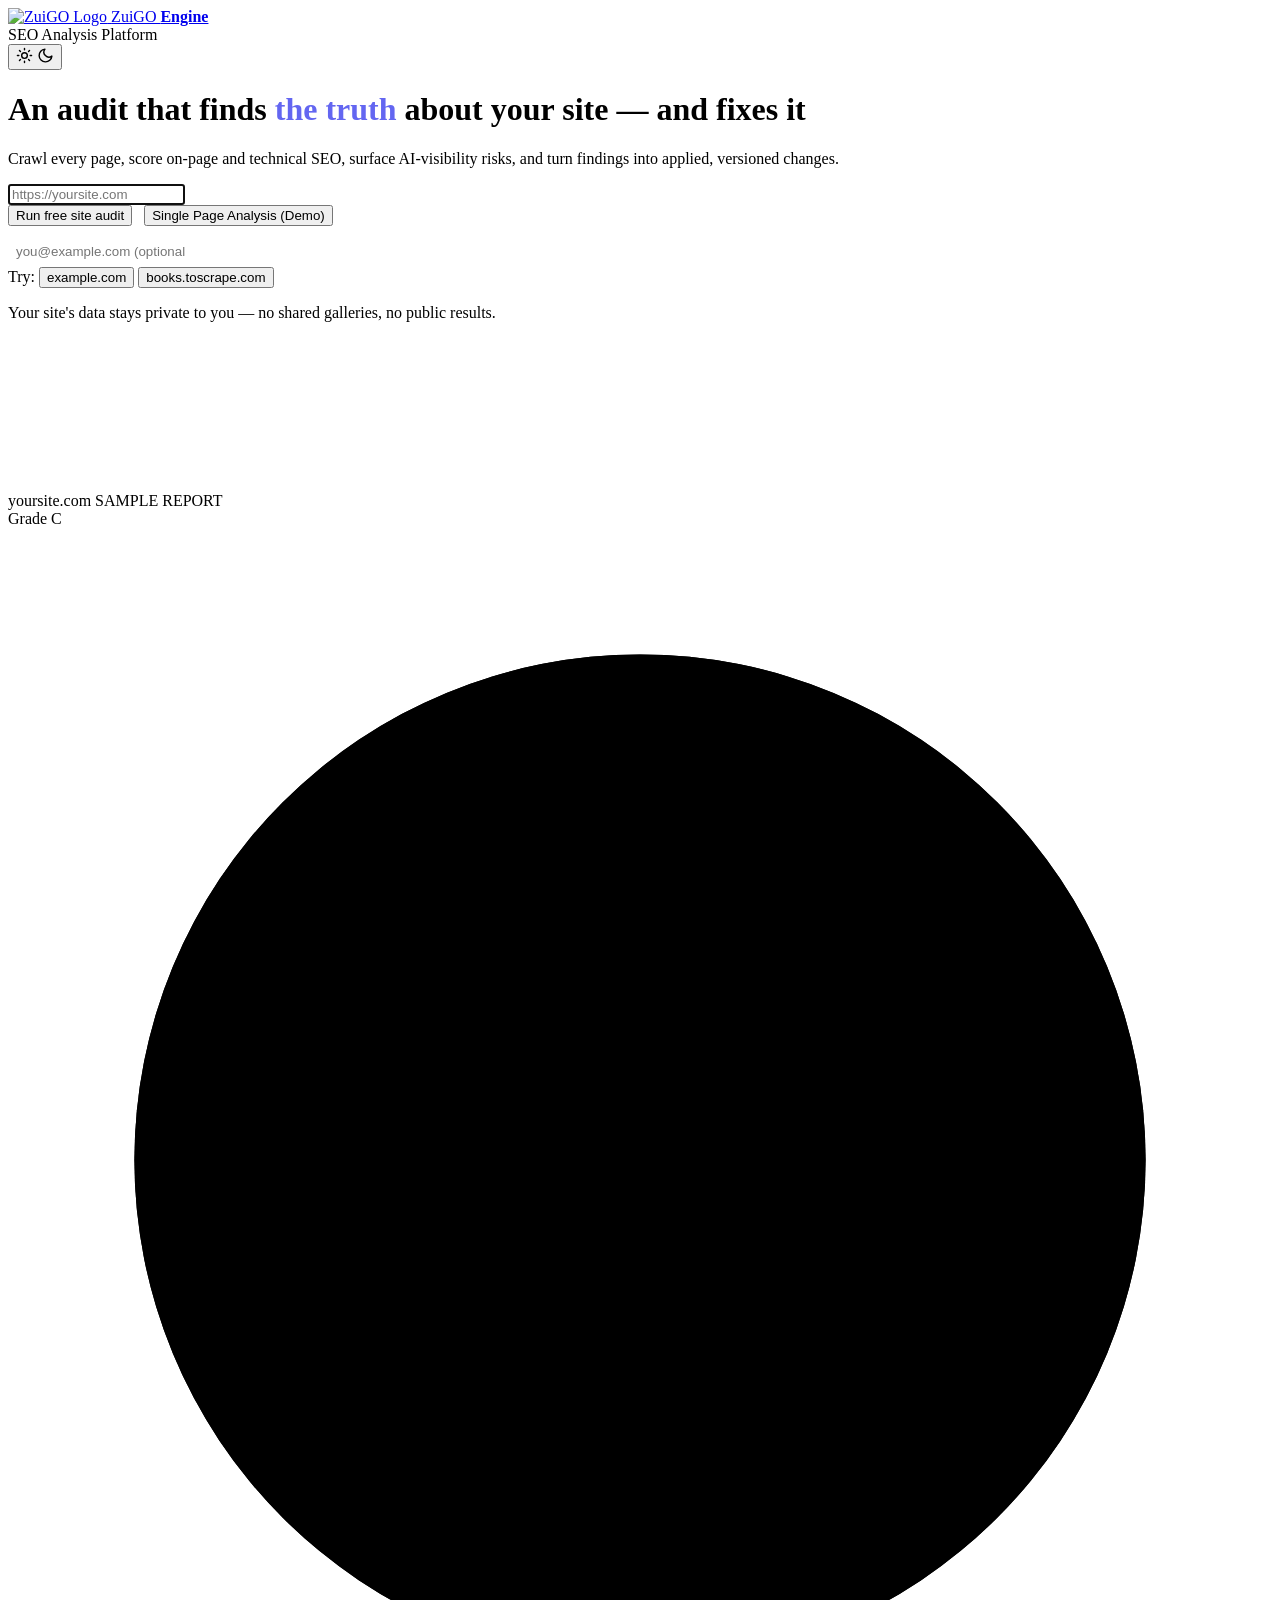
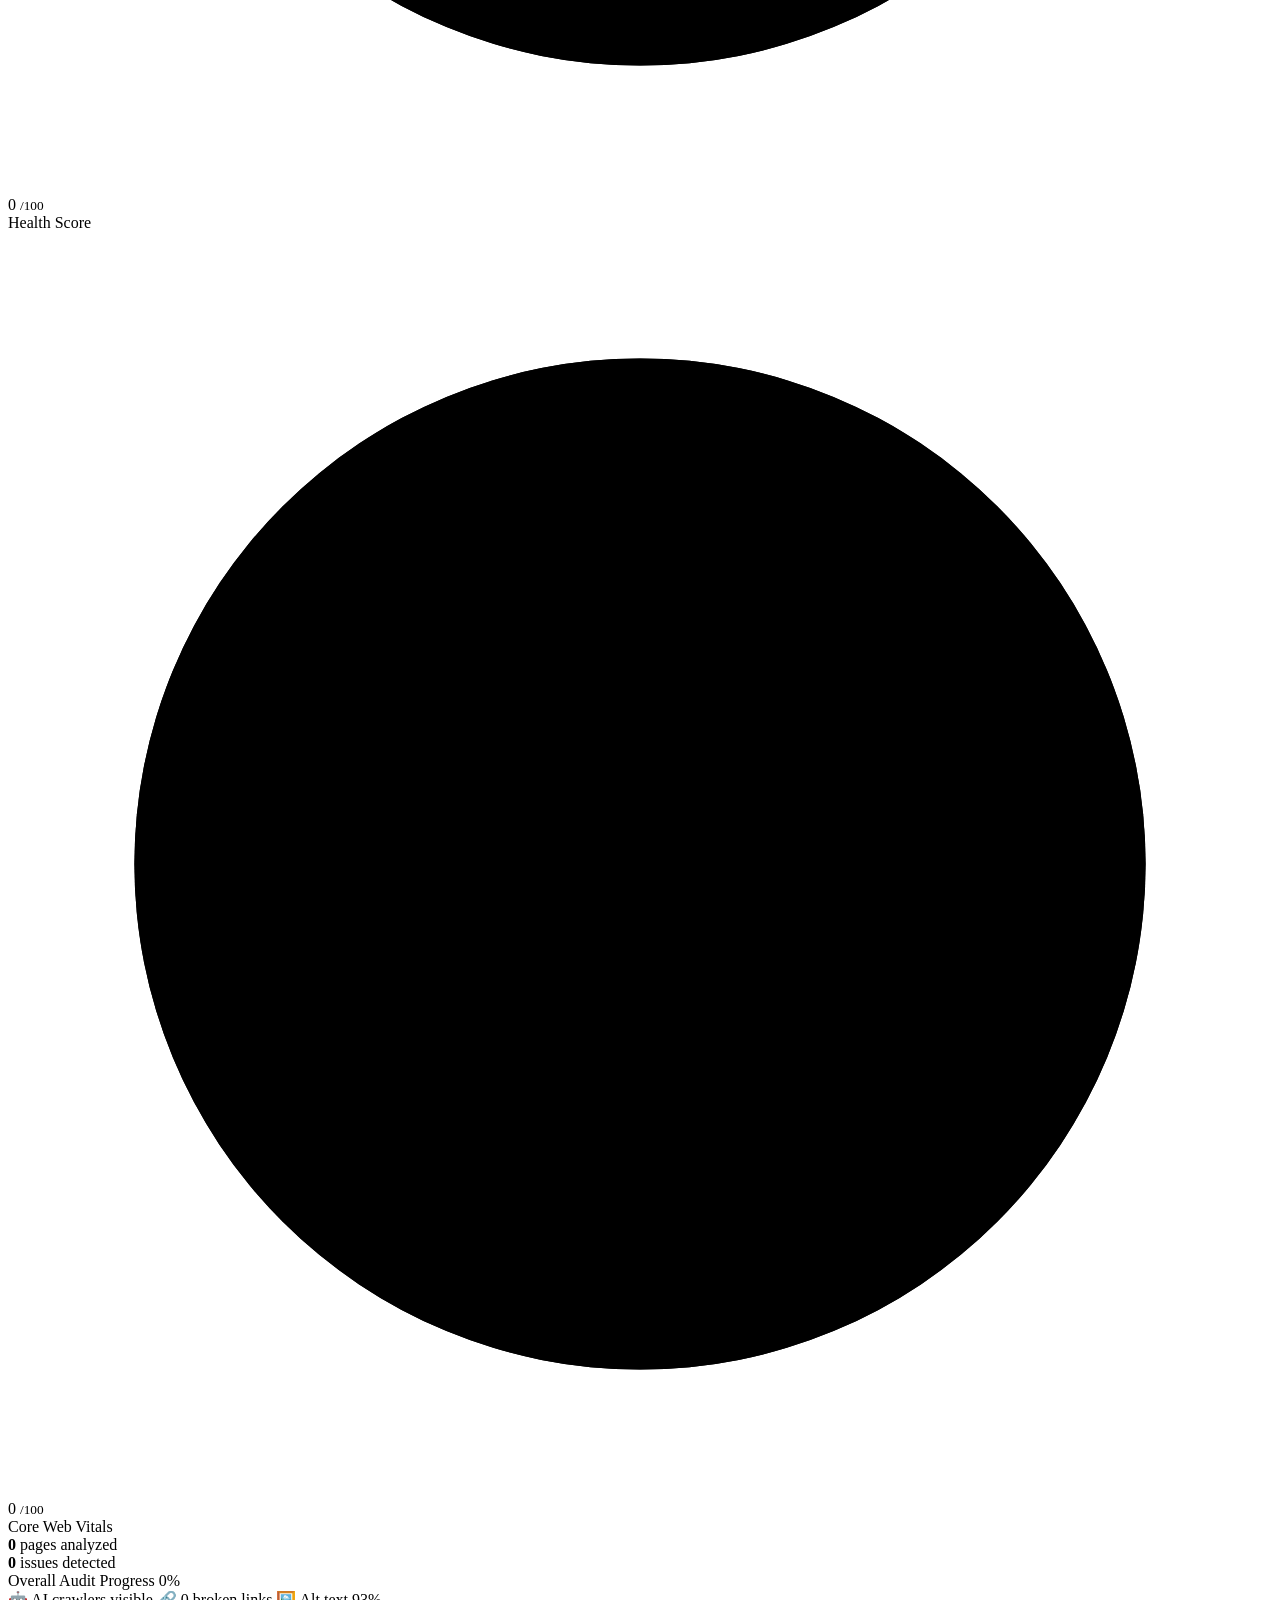
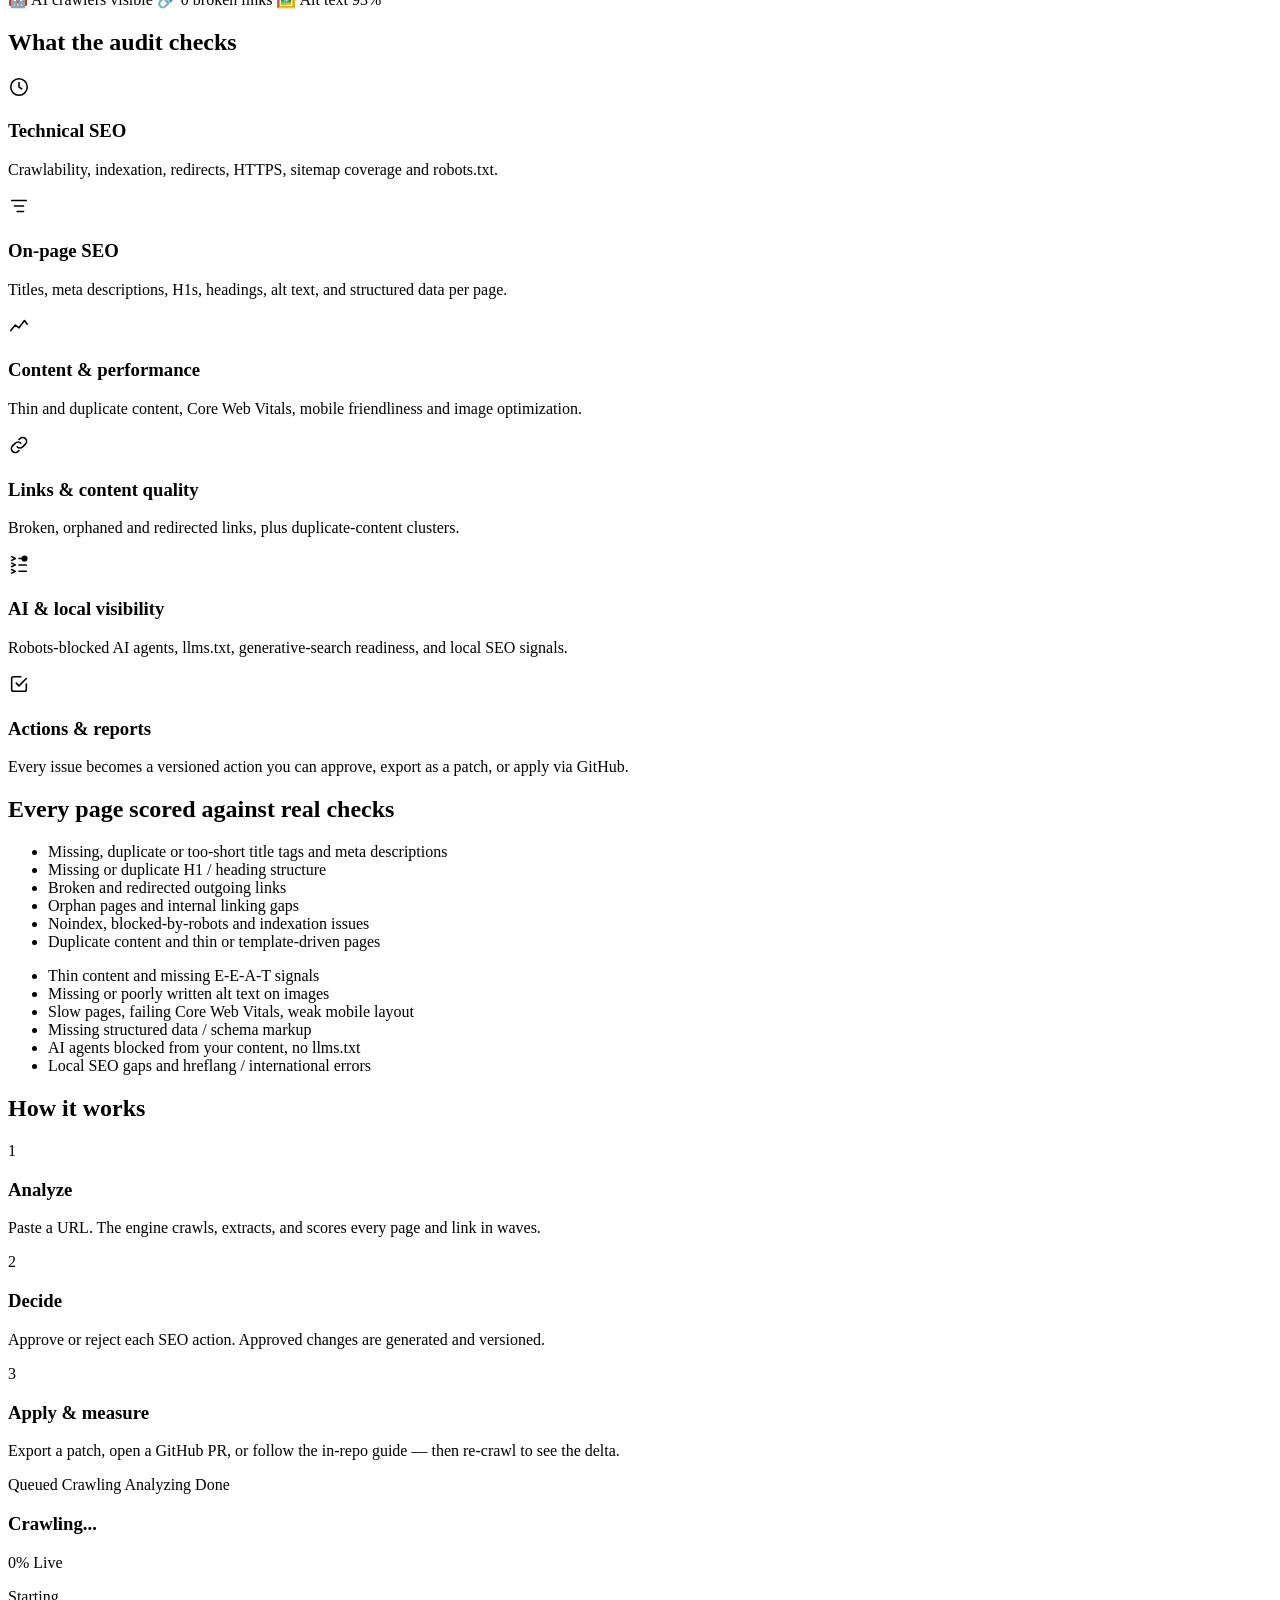
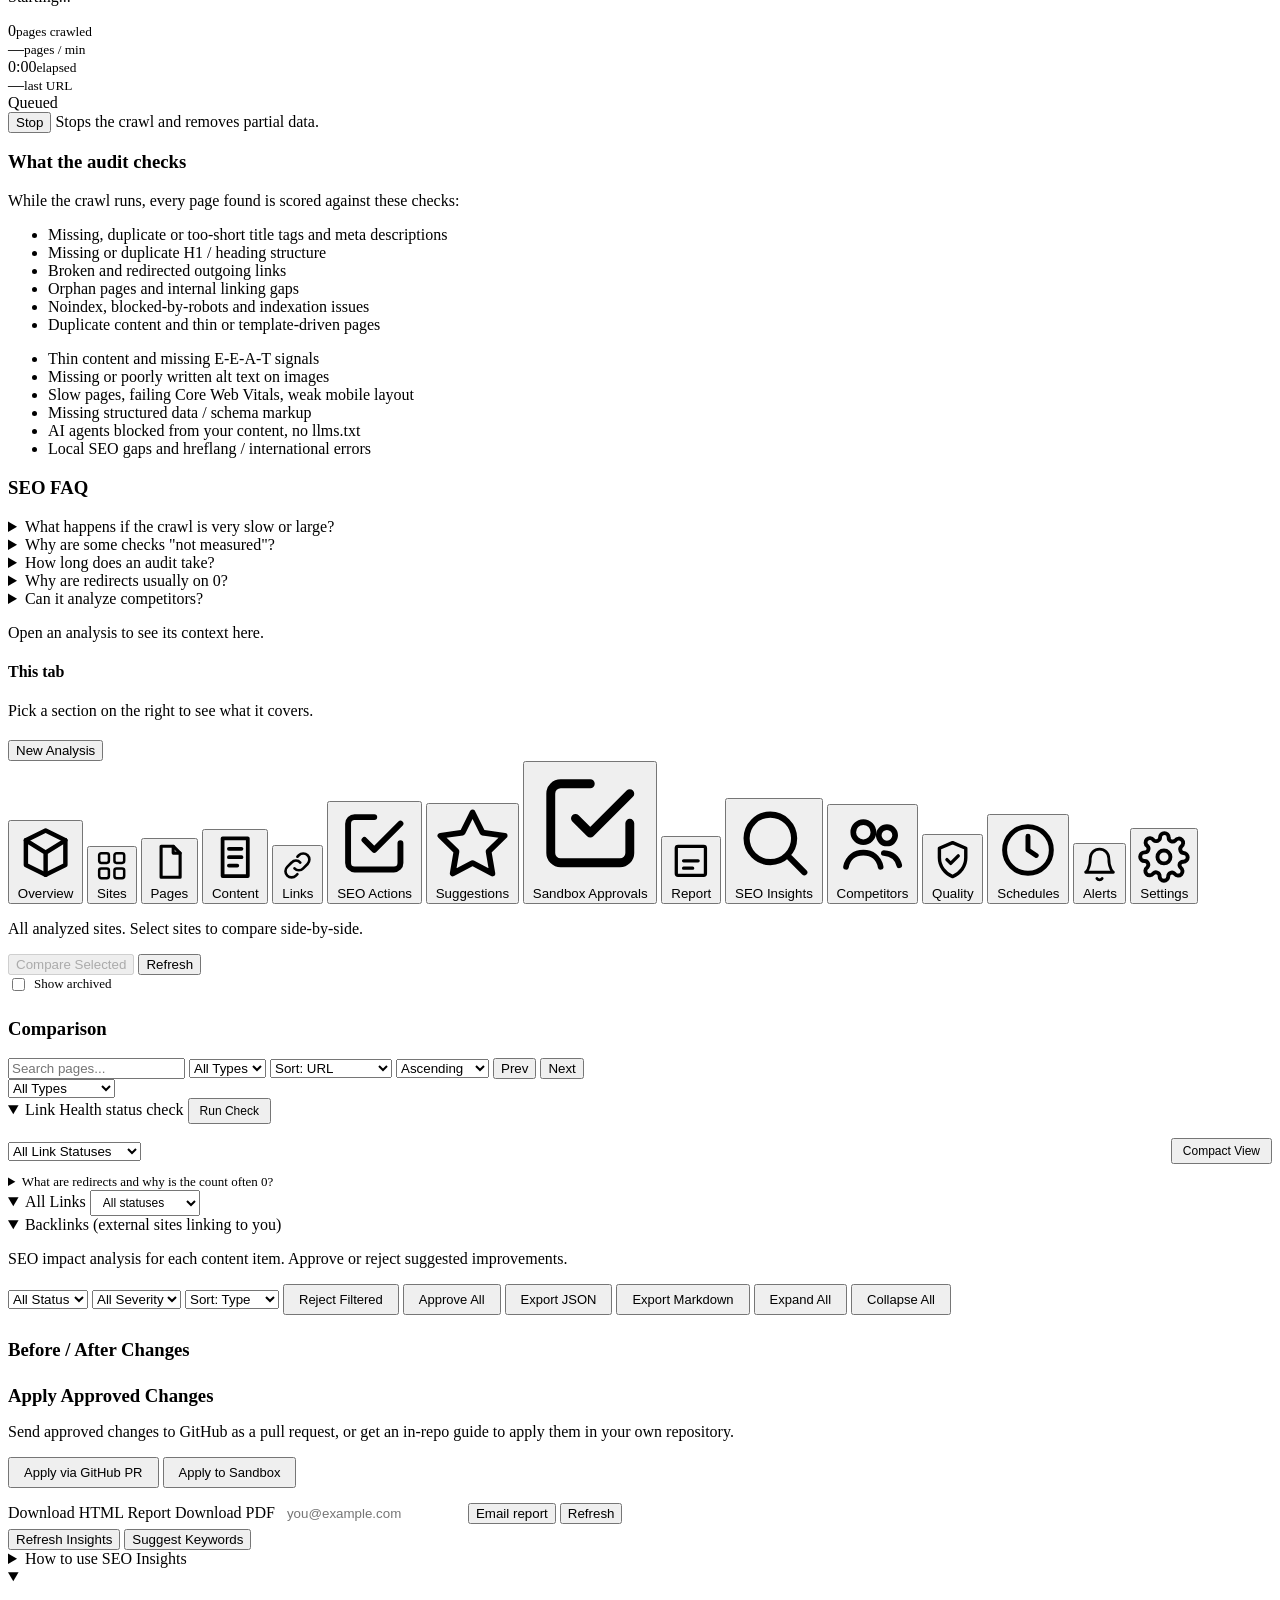
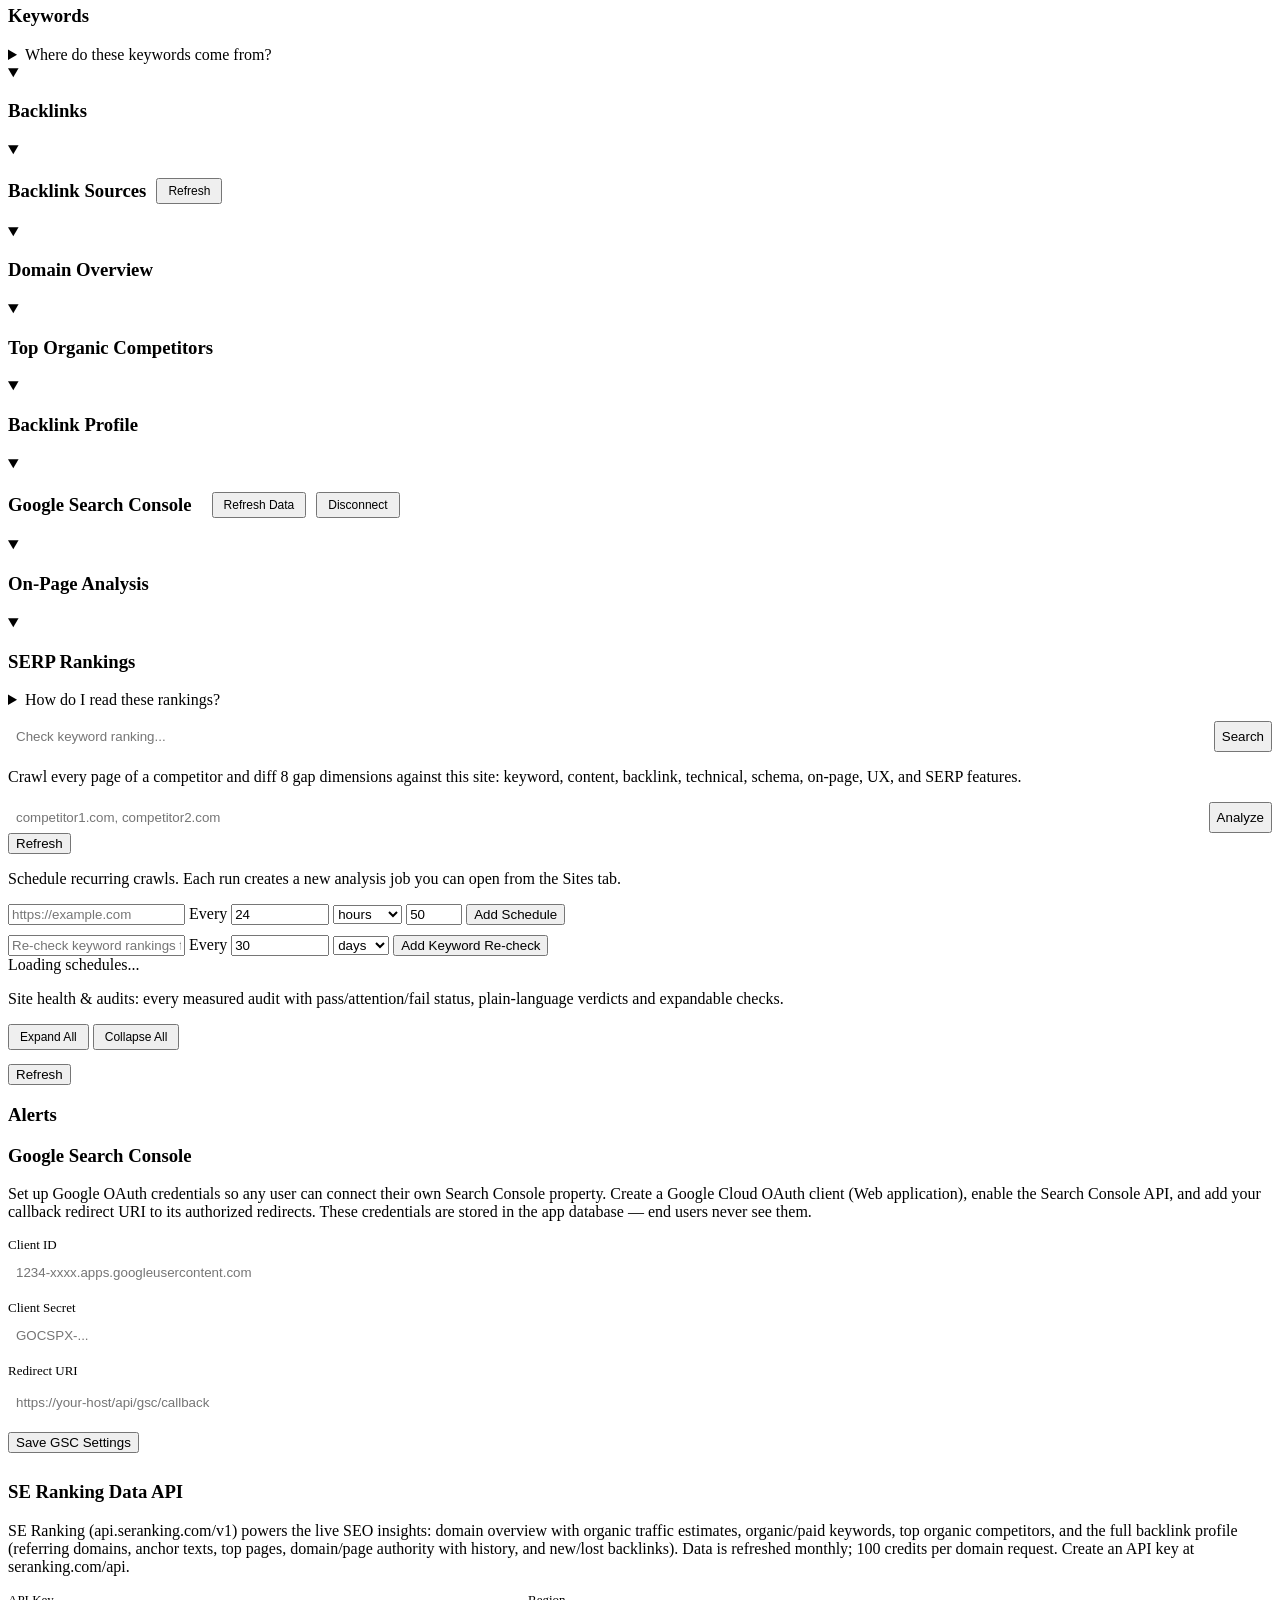
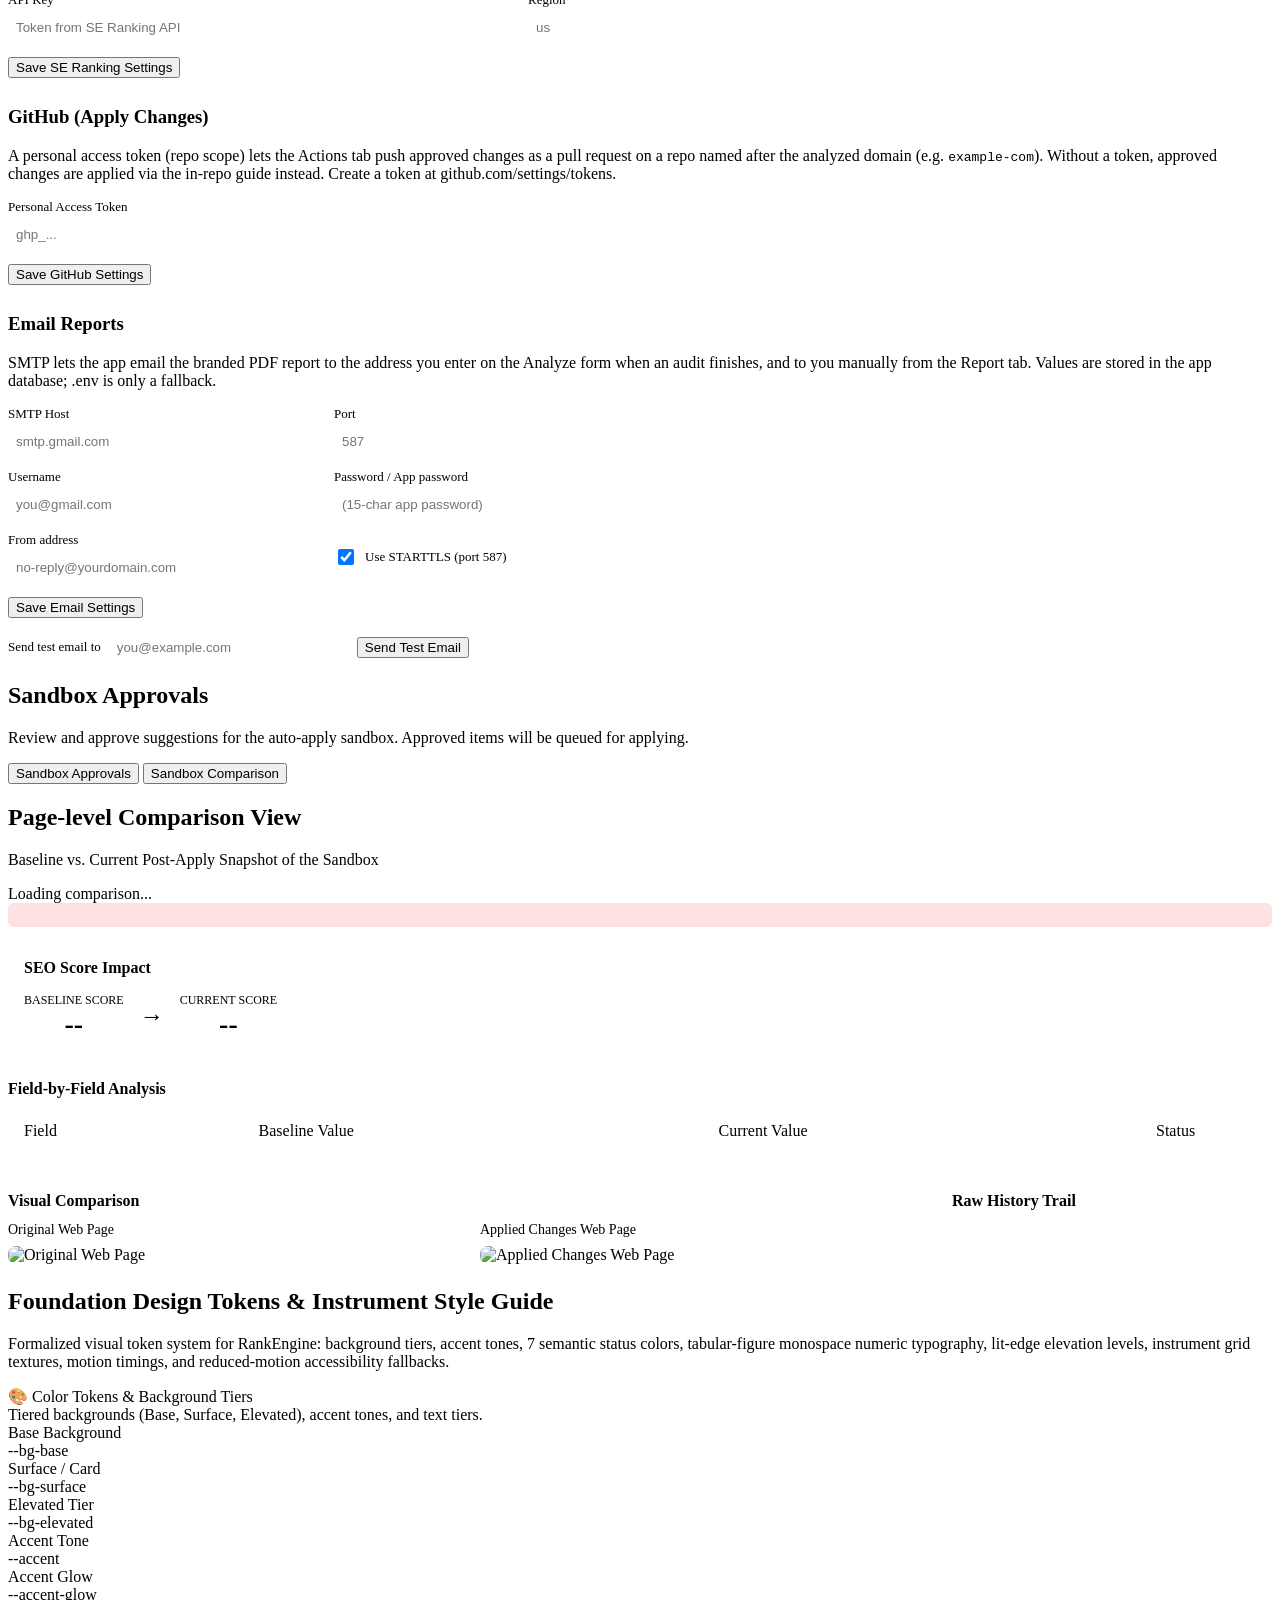
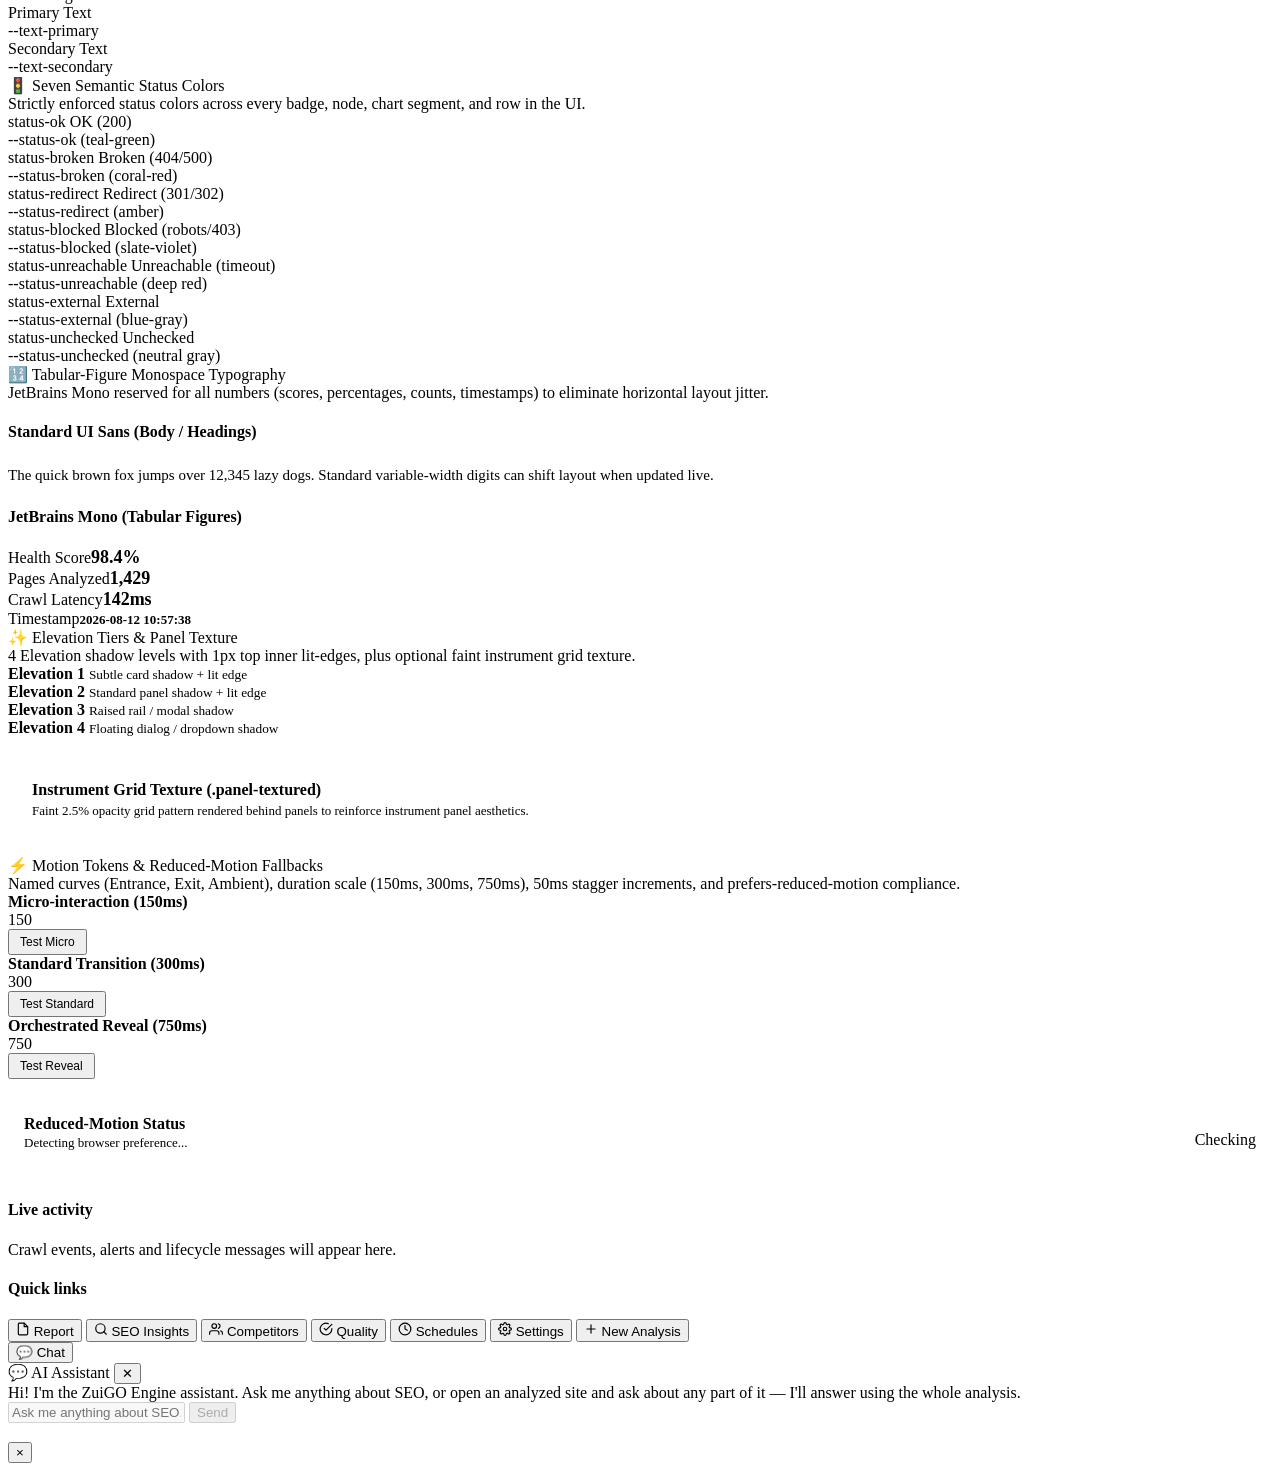
==== commit cdd11e0a: "Agent runtime round: autonomous SEO agent + single-page analysis demo + sandbox hardening - Agent co" ====
--- a/frontend/index.html
+++ b/frontend/index.html
@@ -56,6 +56,10 @@
           <button type="submit" id="analyze-btn" class="btn-primary-glow">
             <span id="analyze-btn-spinner" class="analyze-btn-spinner hidden" aria-hidden="true"></span>
             <span id="analyze-btn-text">Run free site audit</span>
+          </button>
+          <button type="button" id="single-page-btn" class="btn-secondary" style="margin-left:8px;" onclick="startSinglePageAnalysis(event)">
+            <span id="single-page-spinner" class="analyze-btn-spinner hidden" aria-hidden="true"></span>
+            <span id="single-page-text">Single Page Analysis (Demo)</span>
           </button>
         </div>
         <div class="input-group" style="margin-top:10px">
@@ -982,17 +986,17 @@
           <div style="display: flex; gap: 24px; margin-bottom: 24px;">
             <div style="flex: 1;">
               <h3 style="margin-bottom: 12px; font-size: 16px;">Visual Comparison</h3>
-              <div style="display: flex; gap: 16px; overflow-x: auto; padding-bottom: 16px;">
-                <div style="flex: 1; min-width: 300px;">
-                  <div style="font-size: 14px; font-weight: 500; margin-bottom: 8px;">Baseline (Phase 2)</div>
-                  <div style="border: 1px solid var(--border-color); border-radius: 8px; overflow: hidden; max-height: 400px; overflow-y: auto;">
-                    <img id="comp-img-baseline" src="" alt="Baseline" style="width: 100%; display: block;" />
+              <div style="display: grid; grid-template-columns: 1fr 1fr; gap: 24px;">
+                <div>
+                  <div style="font-size: 14px; font-weight: 500; margin-bottom: 8px;">Original Web Page</div>
+                  <div style="border: 1px solid var(--border-light); border-radius: 8px; overflow: hidden; background: #fff;">
+                    <img id="comp-img-baseline" src="" alt="Original Web Page" style="width: 100%; display: block;" />
                   </div>
                 </div>
-                <div style="flex: 1; min-width: 300px;">
-                  <div style="font-size: 14px; font-weight: 500; margin-bottom: 8px;">Current Post-Apply</div>
-                  <div style="border: 1px solid var(--border-color); border-radius: 8px; overflow: hidden; max-height: 400px; overflow-y: auto;">
-                    <img id="comp-img-current" src="" alt="Current" style="width: 100%; display: block;" />
+                <div>
+                  <div style="font-size: 14px; font-weight: 500; margin-bottom: 8px;">Applied Changes Web Page</div>
+                  <div style="border: 1px solid var(--border-light); border-radius: 8px; overflow: hidden; background: #fff;">
+                    <img id="comp-img-current" src="" alt="Applied Changes Web Page" style="width: 100%; display: block;" />
                   </div>
                 </div>
               </div>
@@ -1296,7 +1300,6 @@
 </div>
 
 <div id="toast" class="toast hidden"></div>
-
-<script src="/static/app.js"></script>
+<script src="/static/app.js?v=2"></script>
 </body>
 </html>
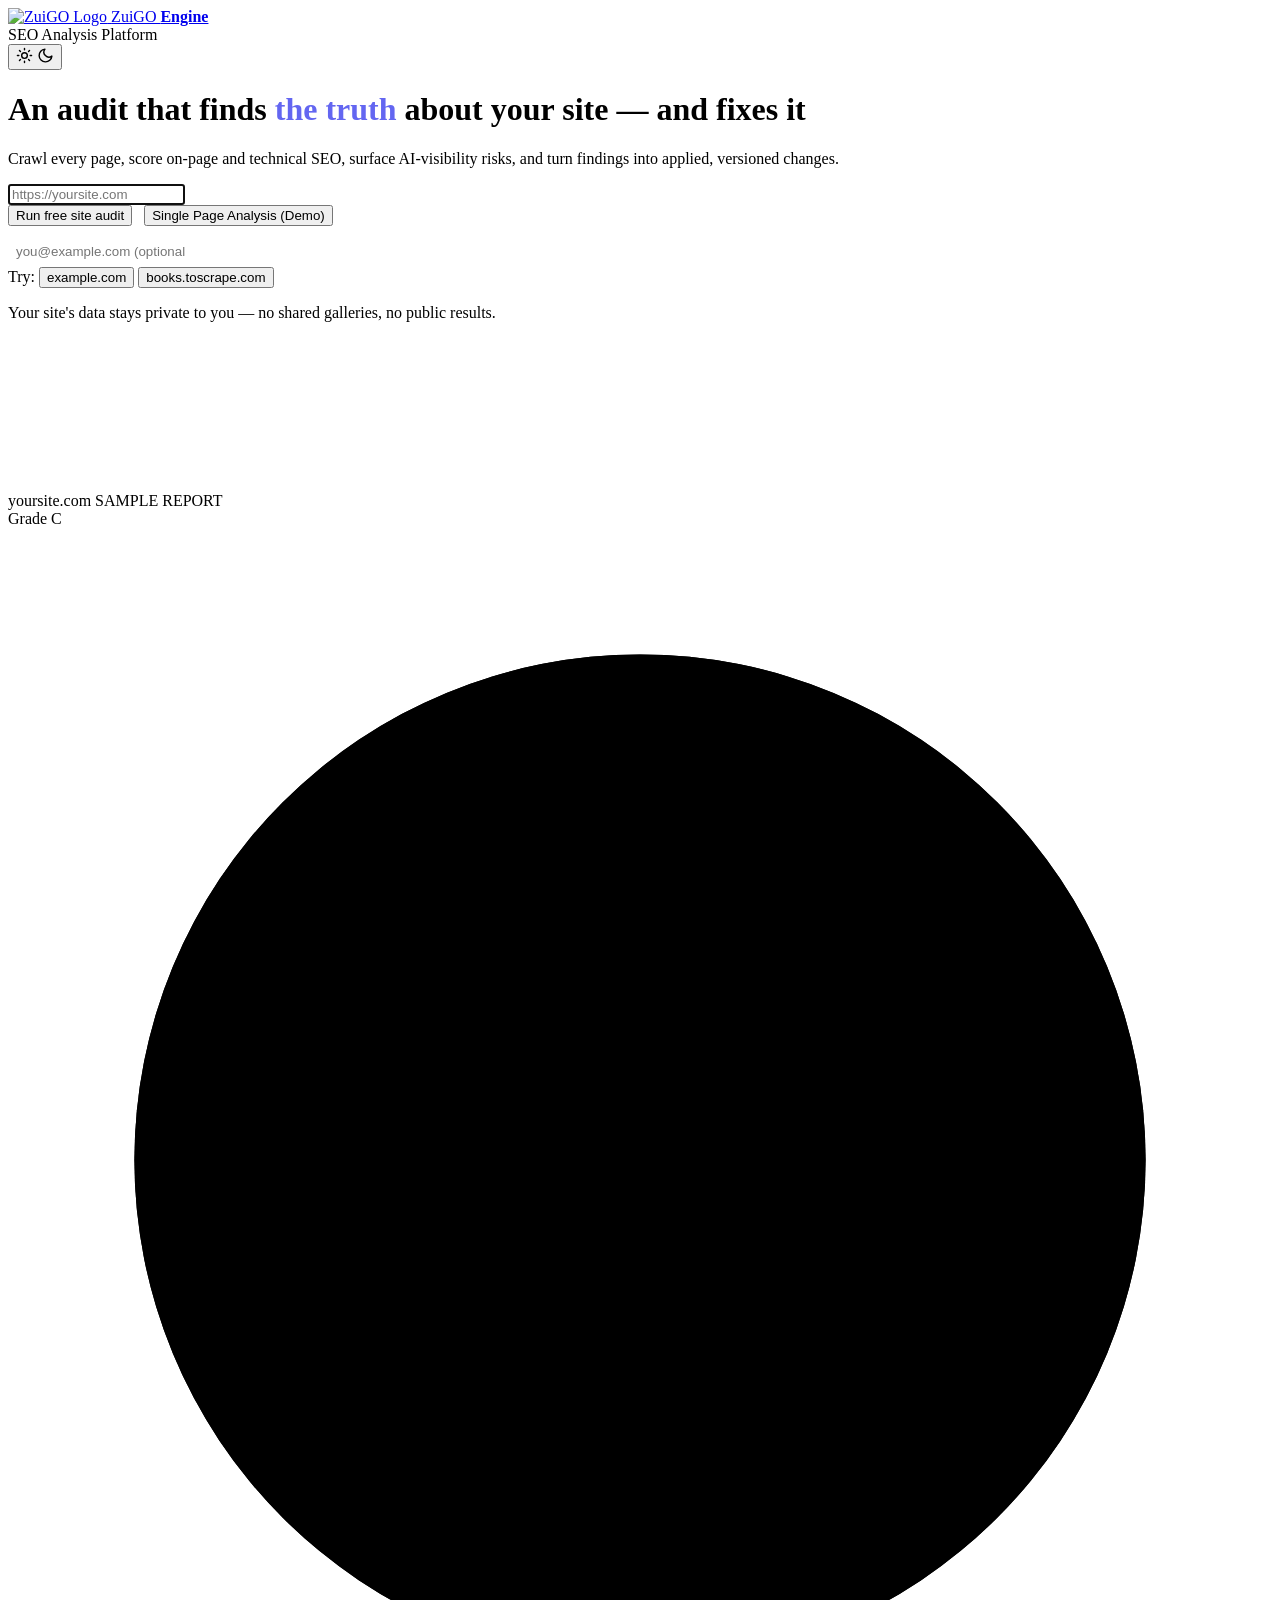
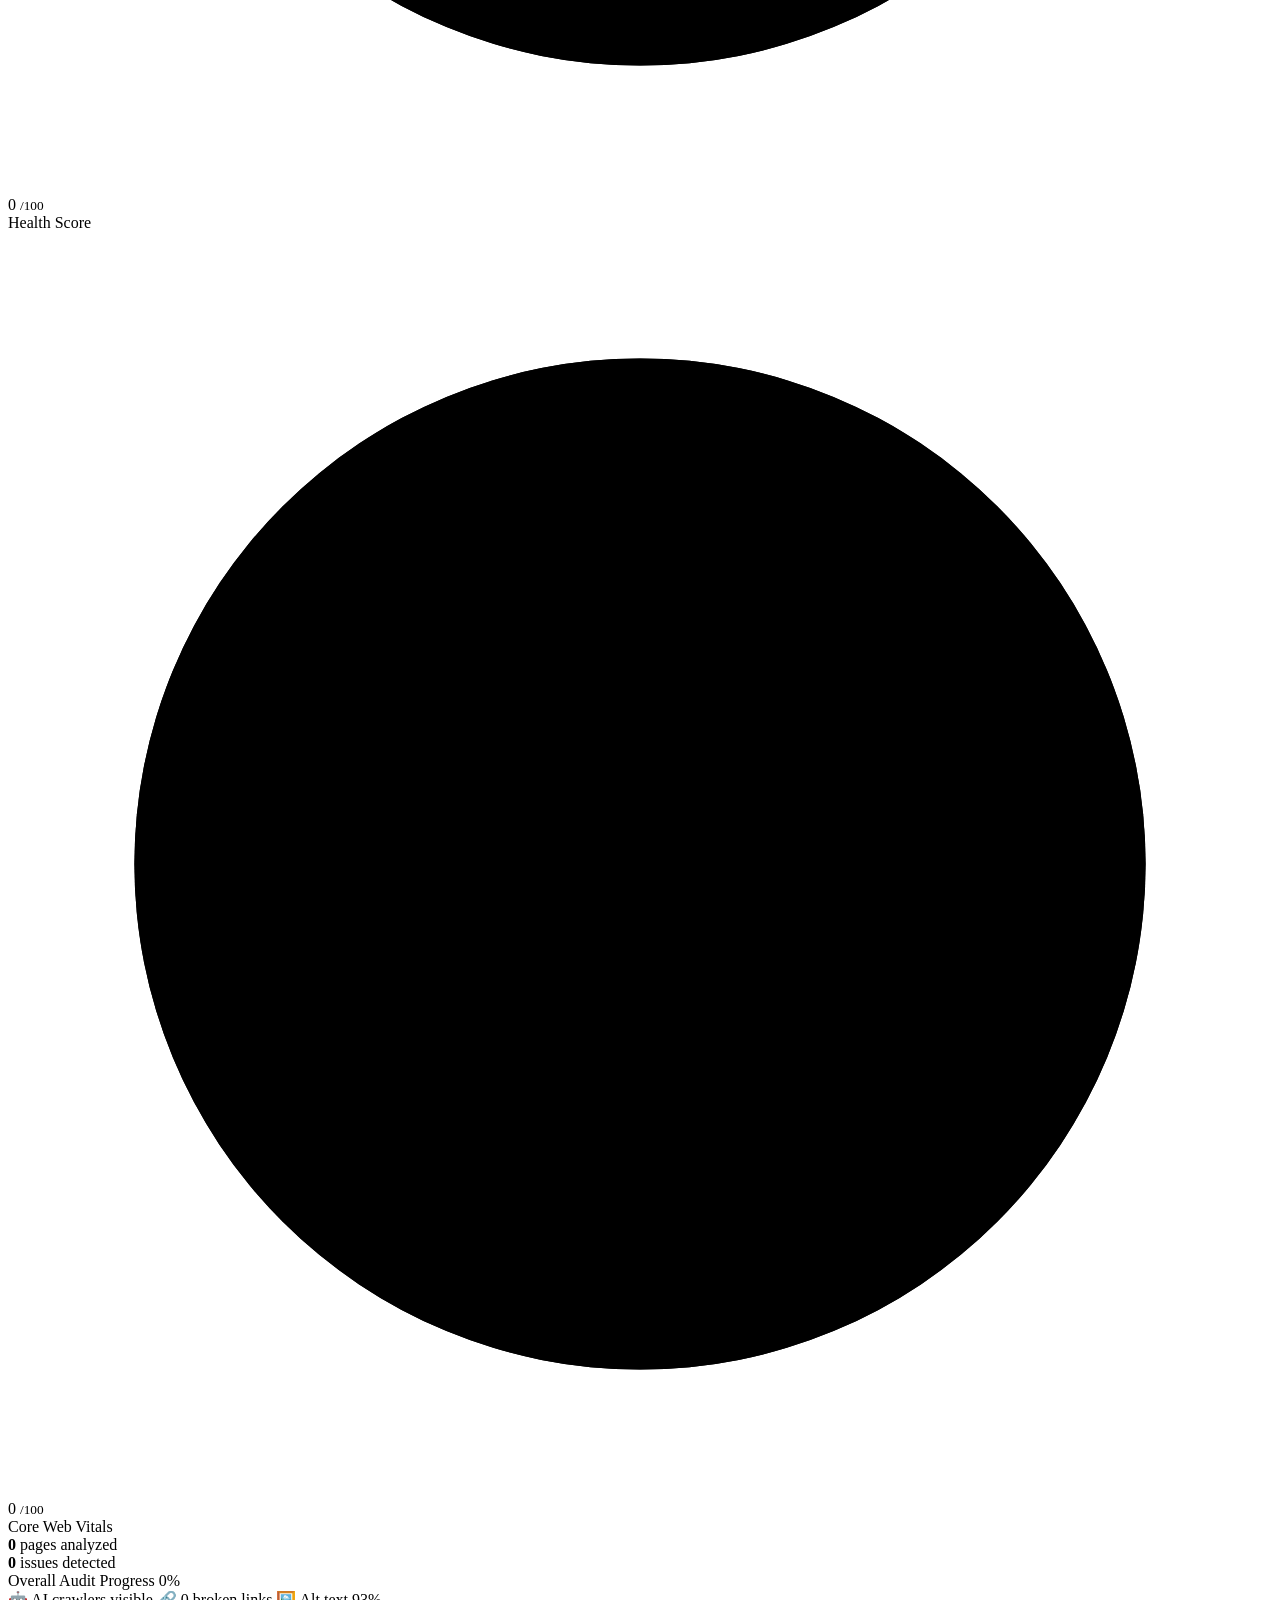
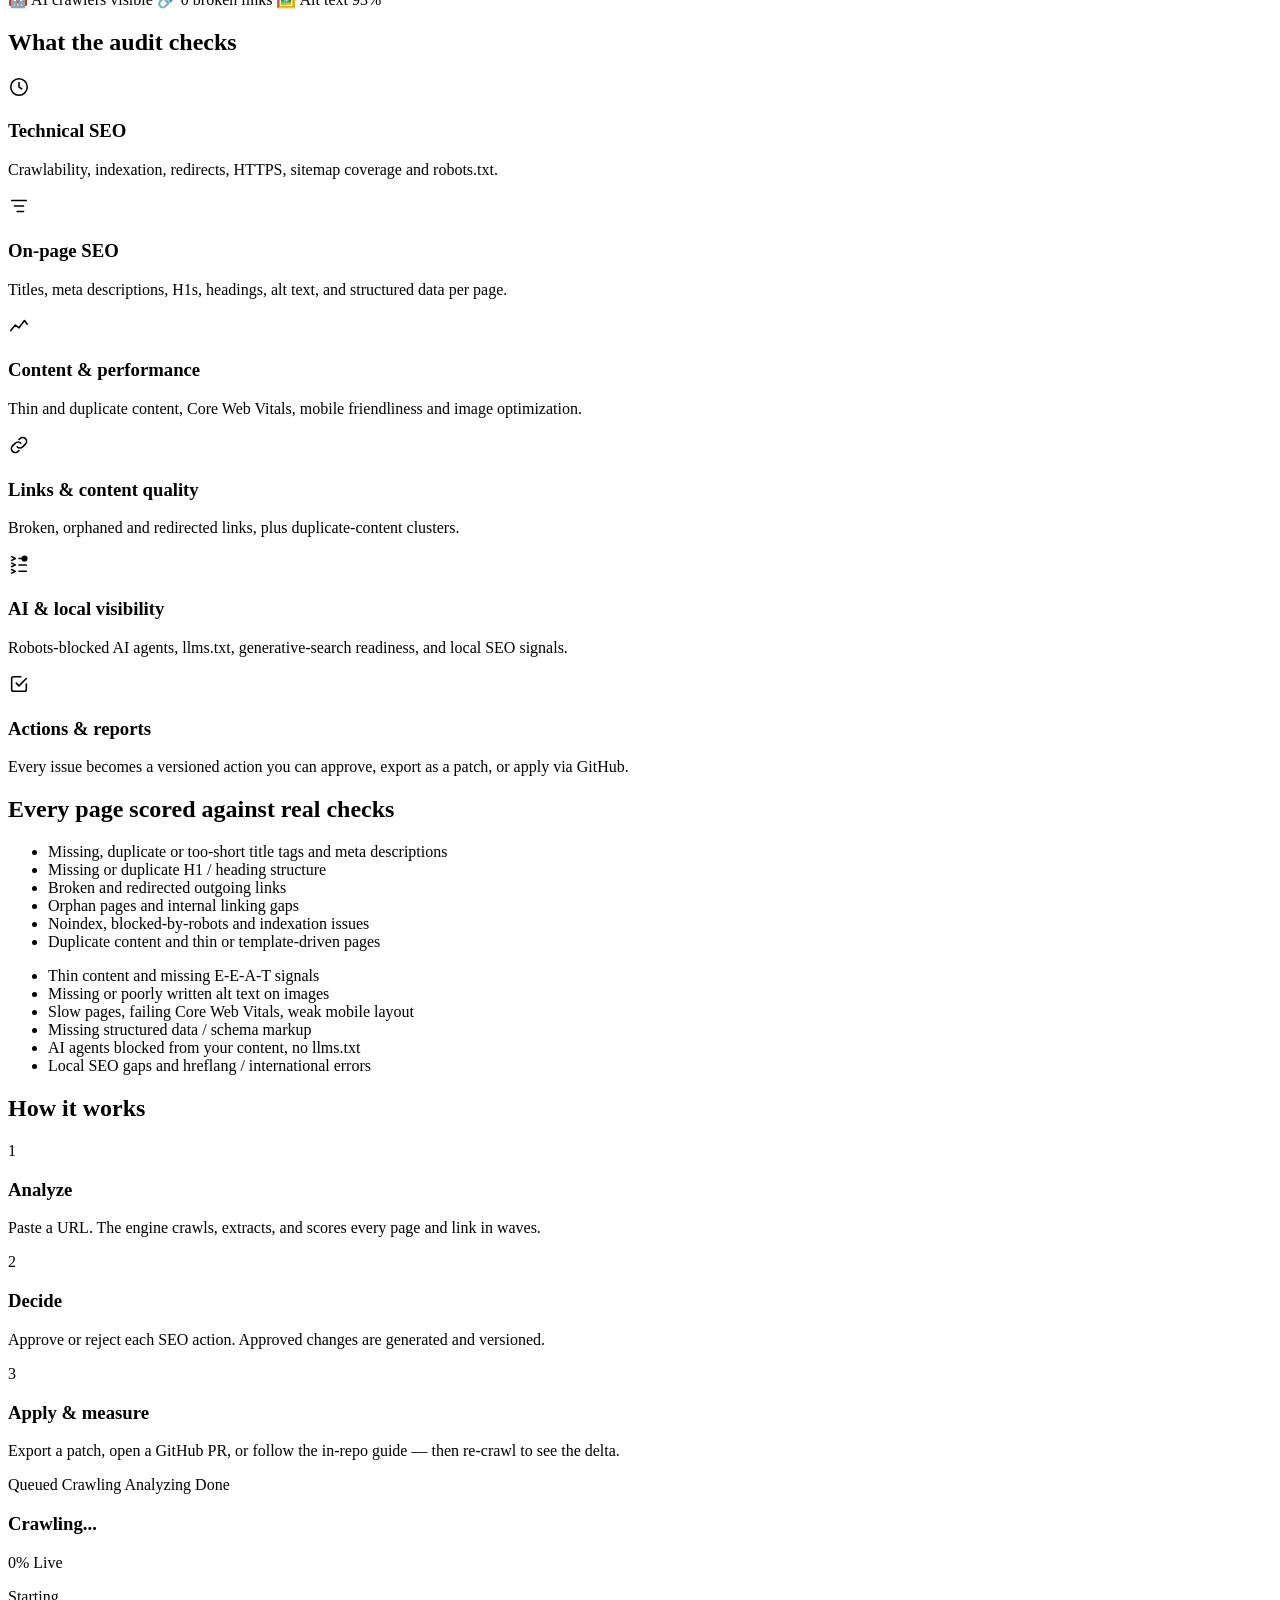
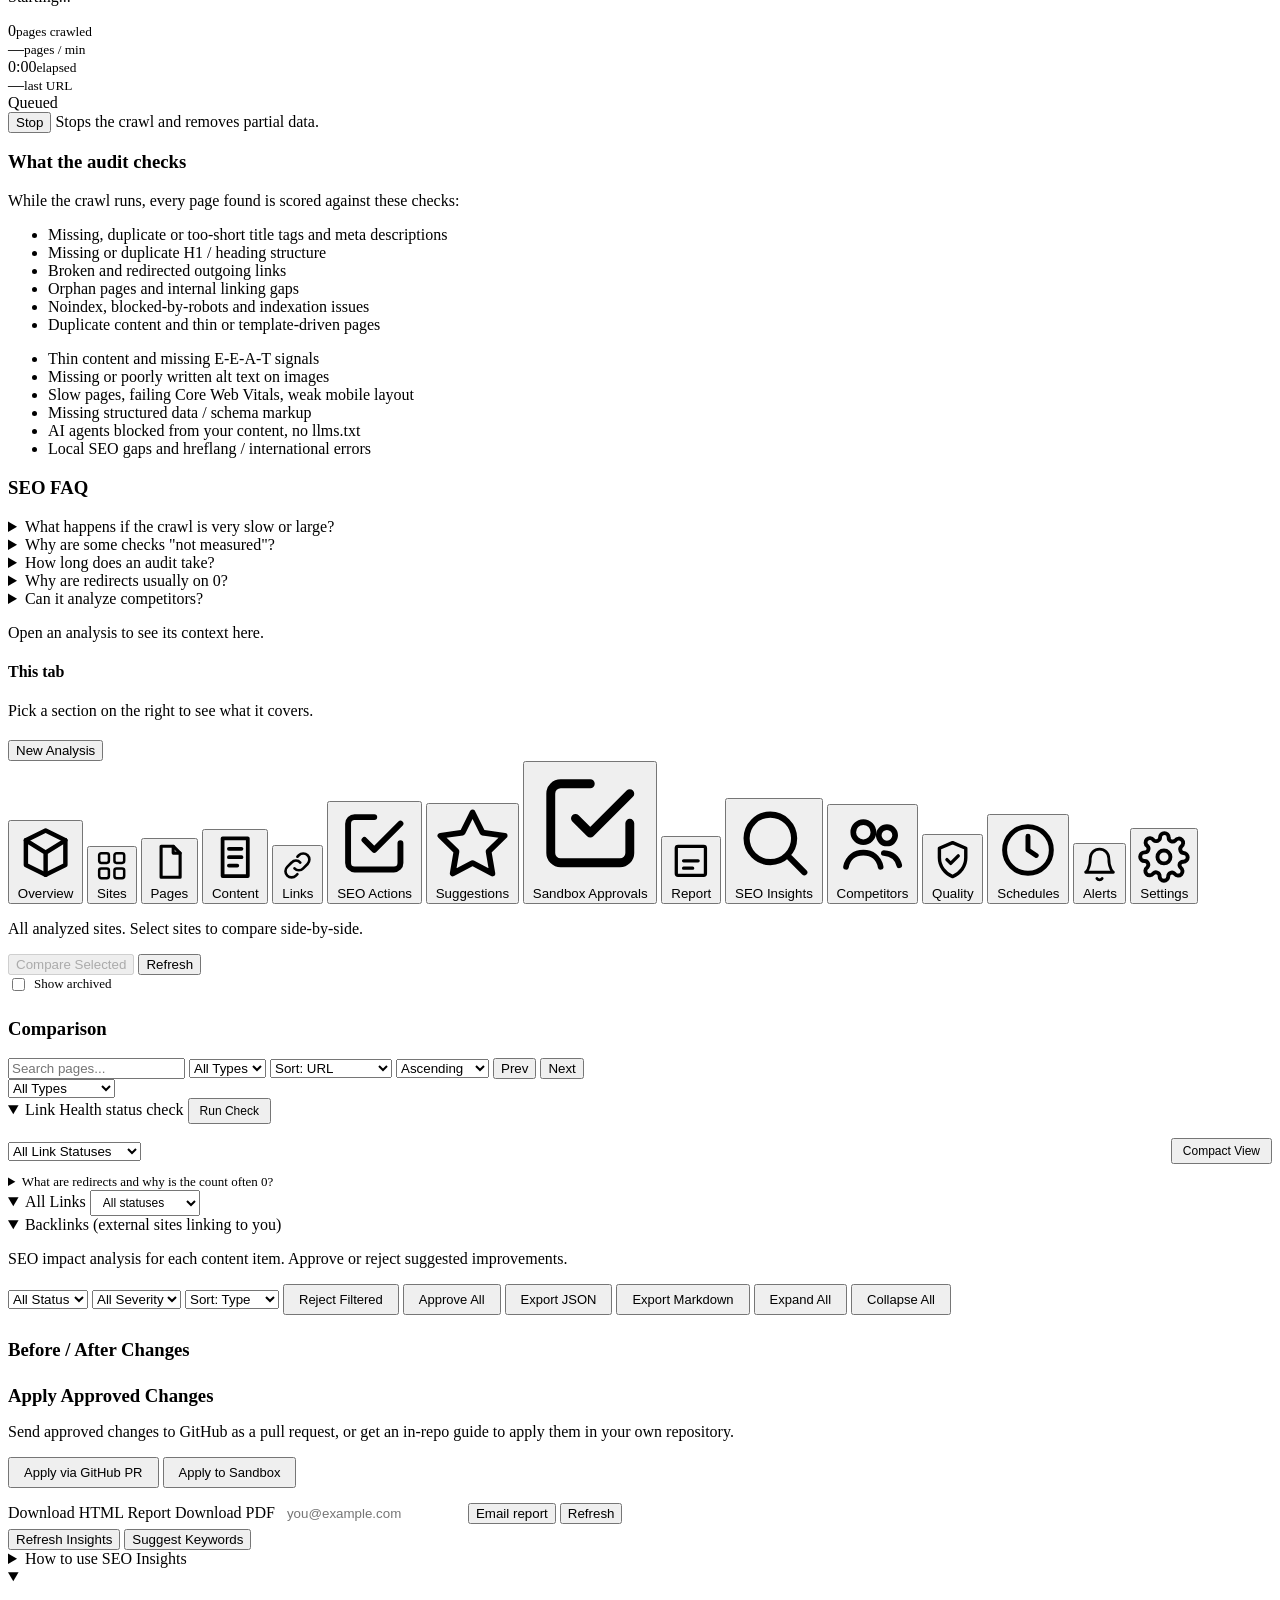
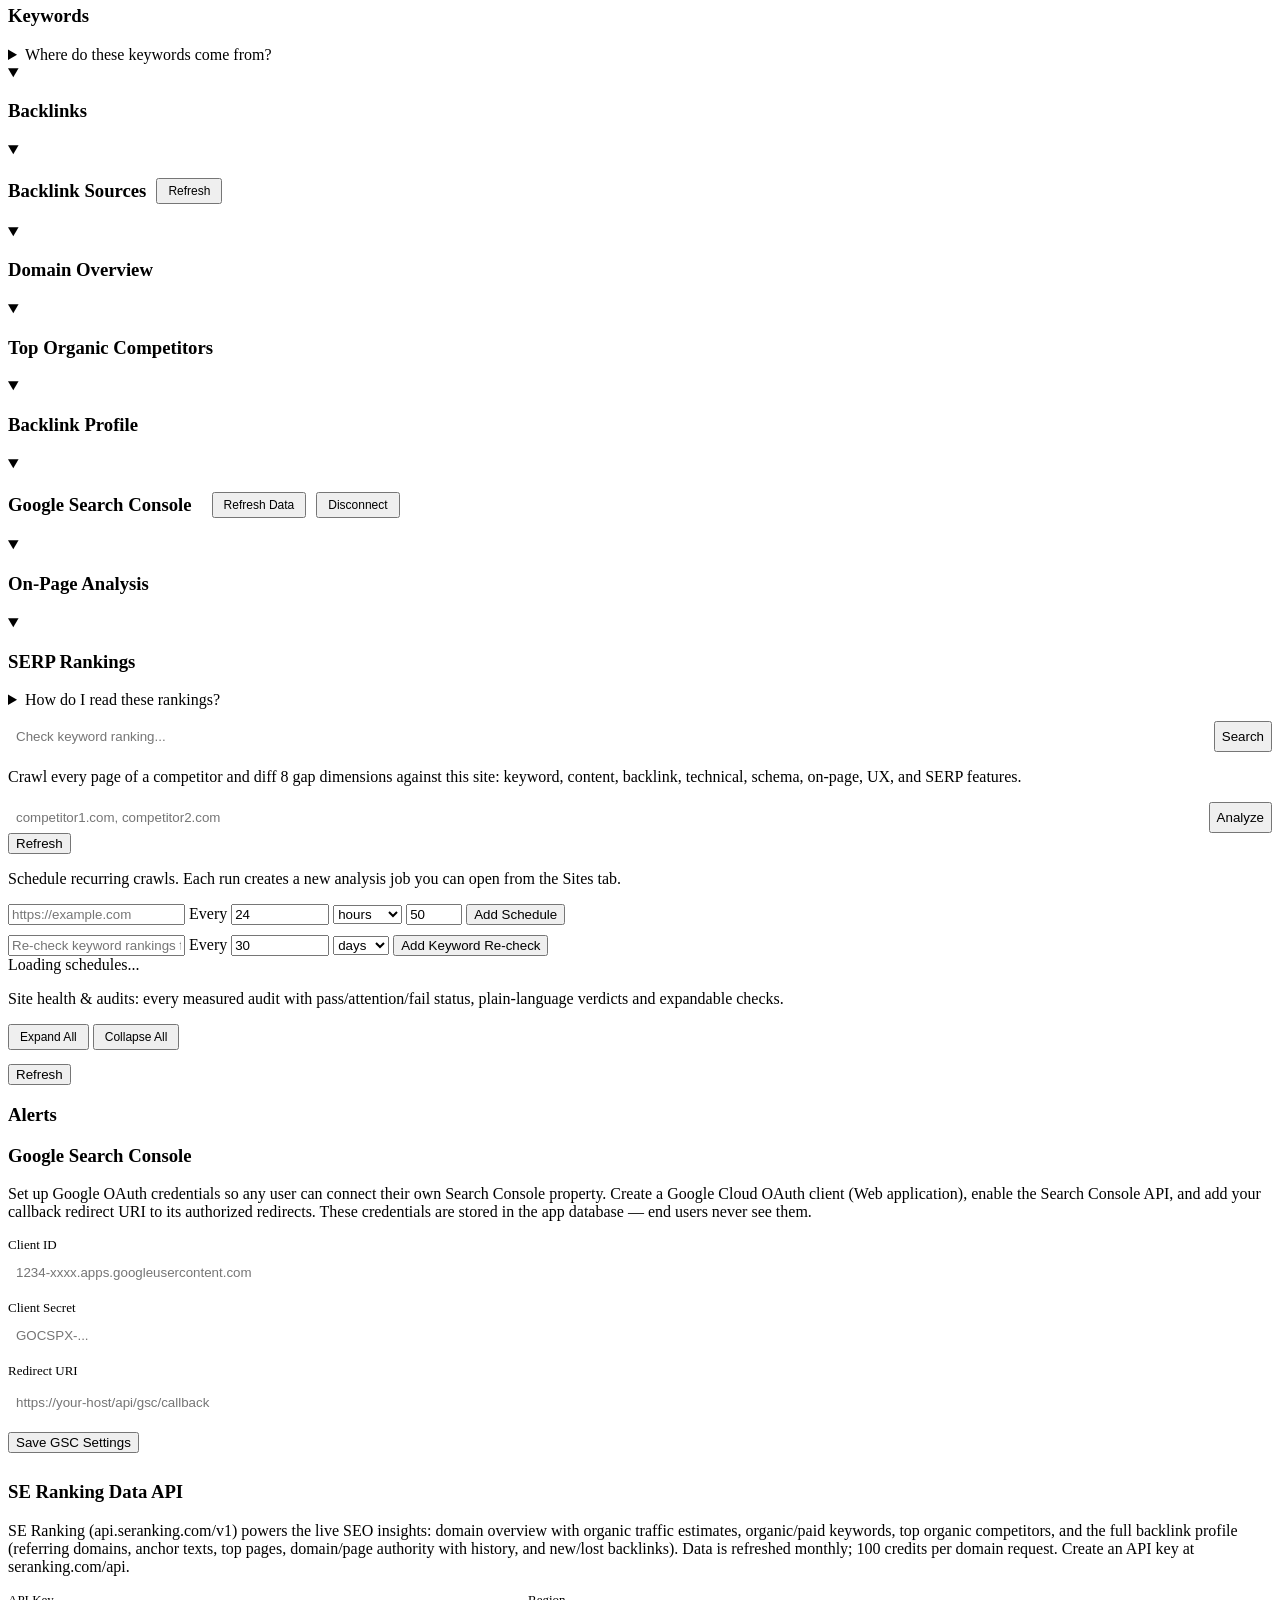
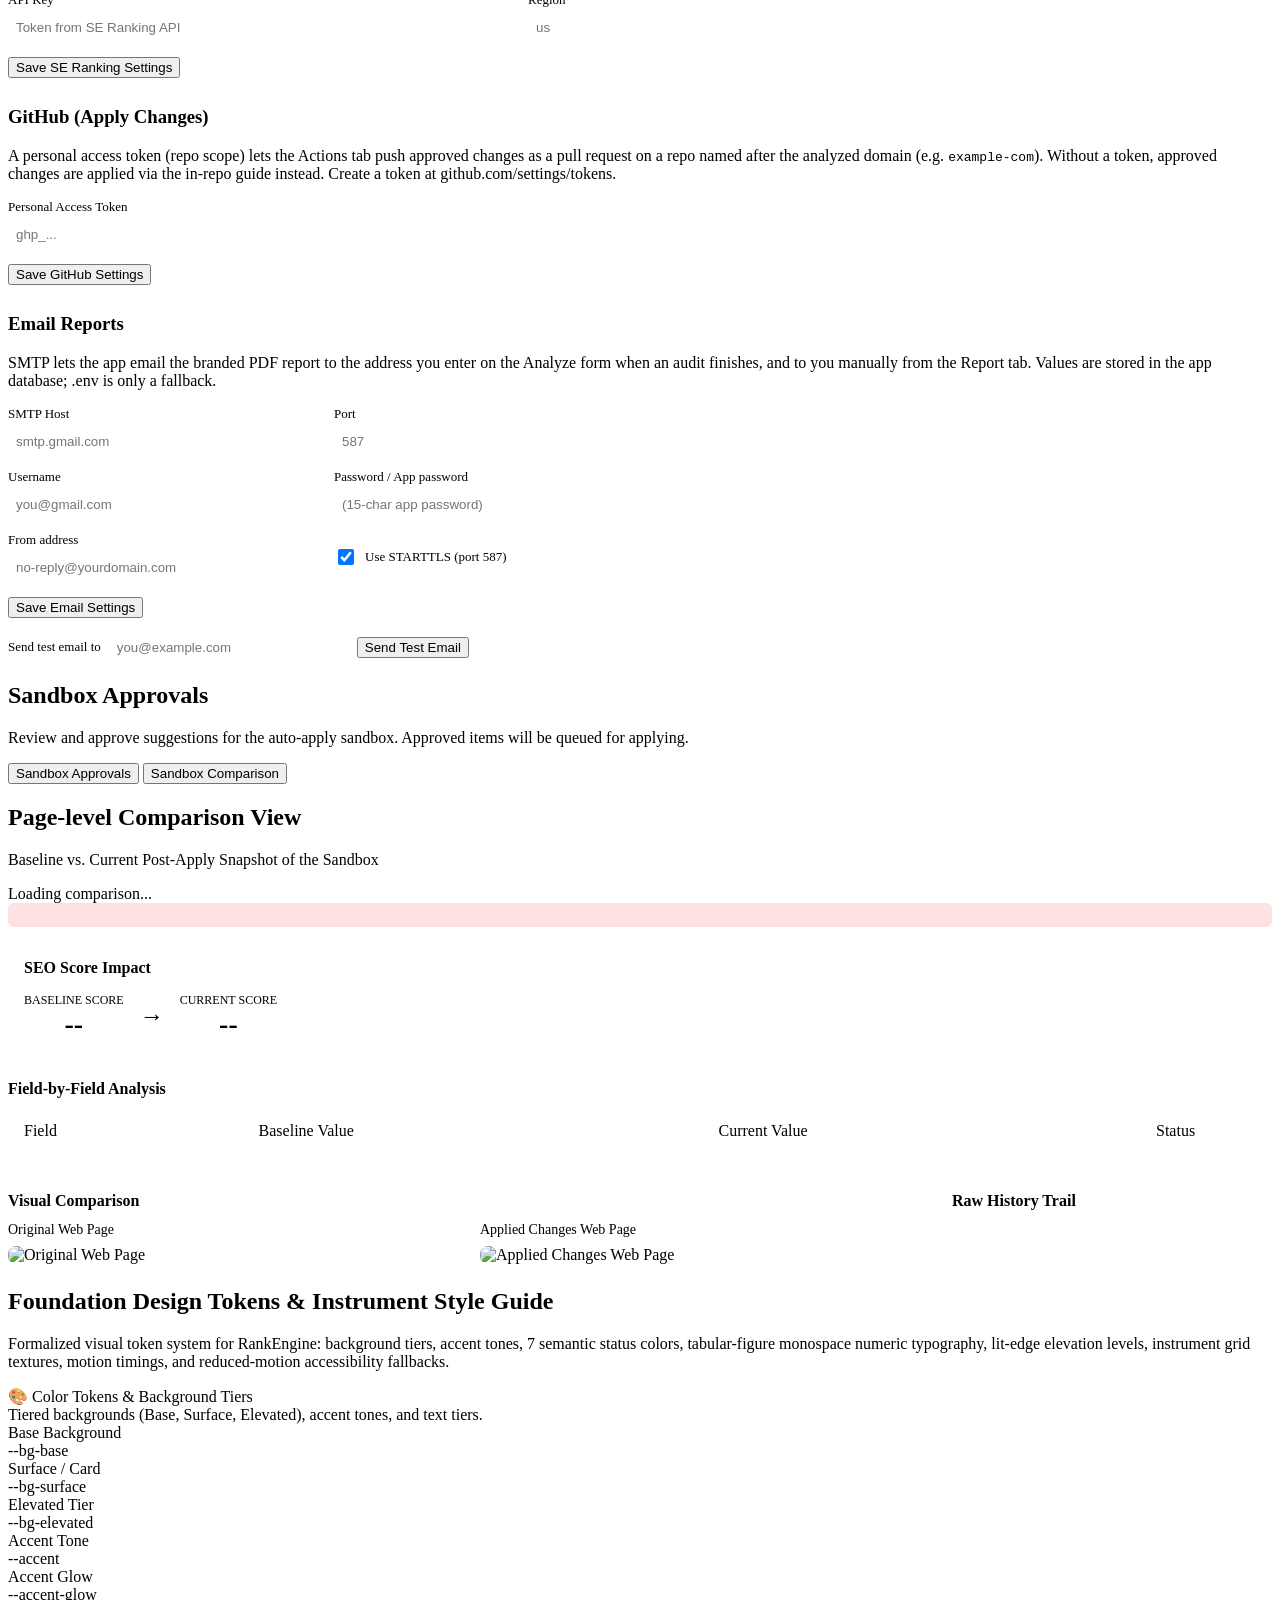
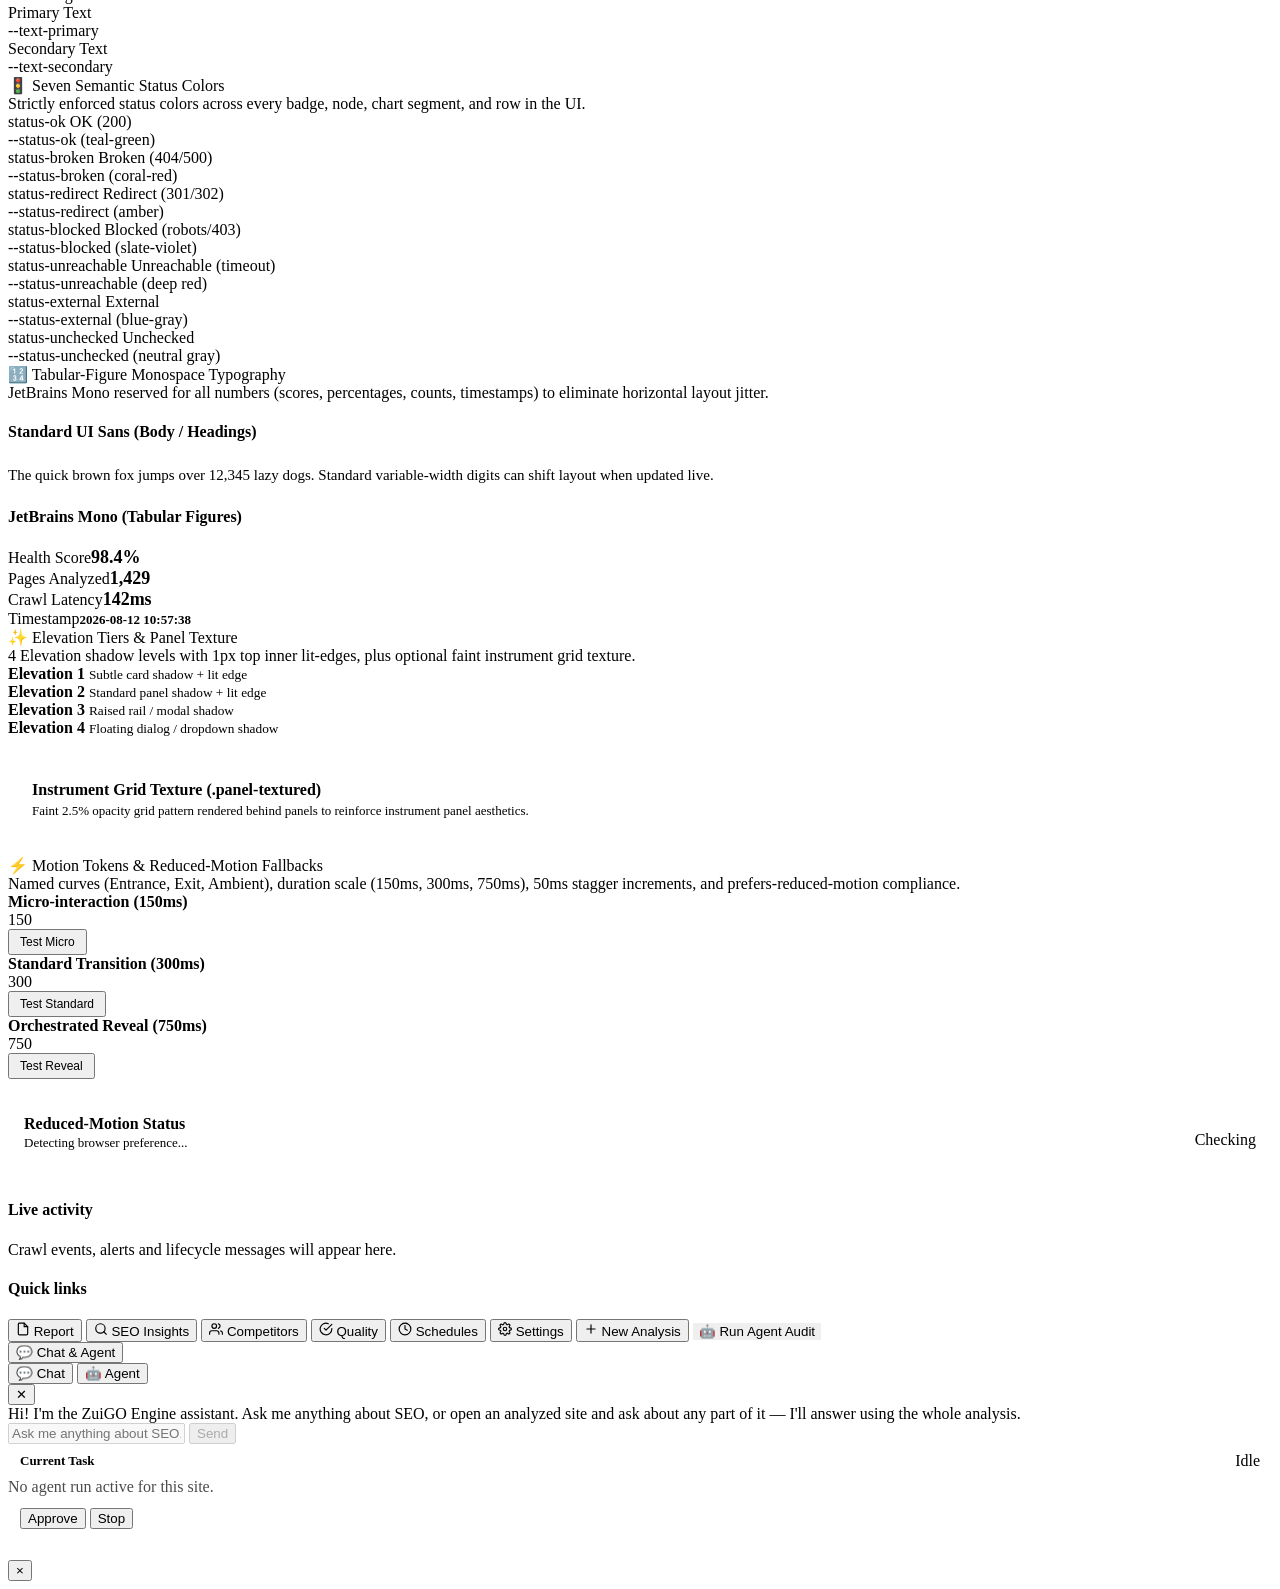
==== commit eea28a43: "refactor: replace legacy connectors and scripts with a modular agent swarm architecture and tool reg" ====
--- a/frontend/index.html
+++ b/frontend/index.html
@@ -1262,6 +1262,9 @@
               <svg width="14" height="14" viewBox="0 0 24 24" fill="none" stroke="currentColor" stroke-width="2" stroke-linecap="round" stroke-linejoin="round"><line x1="12" y1="5" x2="12" y2="19"/><line x1="5" y1="12" x2="19" y2="12"/></svg>
               <span>New Analysis</span>
             </button>
+            <button type="button" id="quick-run-agent" class="quick-link-btn" style="border: 1px solid var(--accent); color: var(--accent);">
+              <span>🤖 Run Agent Audit</span>
+            </button>
           </div>
         </section>
       </aside>
@@ -1270,10 +1273,13 @@
 </div>
 
 <div id="chat-widget" class="chat-widget">
-  <button id="chat-toggle" class="chat-toggle">💬 Chat</button>
+  <button id="chat-toggle" class="chat-toggle">💬 Chat & Agent</button>
   <div id="chat-panel" class="chat-panel hidden">
     <div class="chat-panel-header">
-      <span class="chat-panel-title">💬 AI Assistant</span>
+      <div class="chat-tabs" id="chat-tabs">
+        <button class="chat-tab-btn active" data-target="chat-box">💬 Chat</button>
+        <button class="chat-tab-btn" data-target="agent-box">🤖 Agent<span id="agent-alert-dot" class="alert-dot hidden"></span></button>
+      </div>
       <span id="chat-context-hint" class="chat-context-hint"></span>
       <button id="chat-close" class="chat-close" title="Close">✕</button>
     </div>
@@ -1285,6 +1291,19 @@
         <input type="text" id="chat-input" placeholder="Ask me anything about SEO..." disabled>
         <button type="submit" id="chat-send" disabled>Send</button>
       </form>
+    </div>
+    <div class="chat-box hidden" id="agent-box" style="display: flex; flex-direction: column;">
+      <div class="agent-status-bar" style="padding: 8px 12px; border-bottom: 1px solid var(--border); display: flex; justify-content: space-between; align-items: center; background: var(--bg-surface);">
+        <span style="font-size: 13px; font-weight: 600; color: var(--text-muted);">Current Task</span>
+        <span id="agent-status-badge" class="badge" style="background: var(--bg-elevated); color: var(--text-muted);">Idle</span>
+      </div>
+      <div class="chat-messages" id="agent-messages" style="flex: 1; overflow-y: auto;">
+        <div class="chat-message bot" style="opacity: 0.7;">No agent run active for this site.</div>
+      </div>
+      <div id="agent-action-group" class="chat-input-group hidden" style="padding: 12px; background: var(--bg-surface); border-top: 1px solid var(--border); gap: 8px; flex-shrink: 0;">
+        <button type="button" id="agent-approve-btn" class="btn-primary" style="flex: 1;">Approve</button>
+        <button type="button" id="agent-stop-btn" class="btn-danger" style="flex: 1;">Stop</button>
+      </div>
     </div>
   </div>
 </div>
